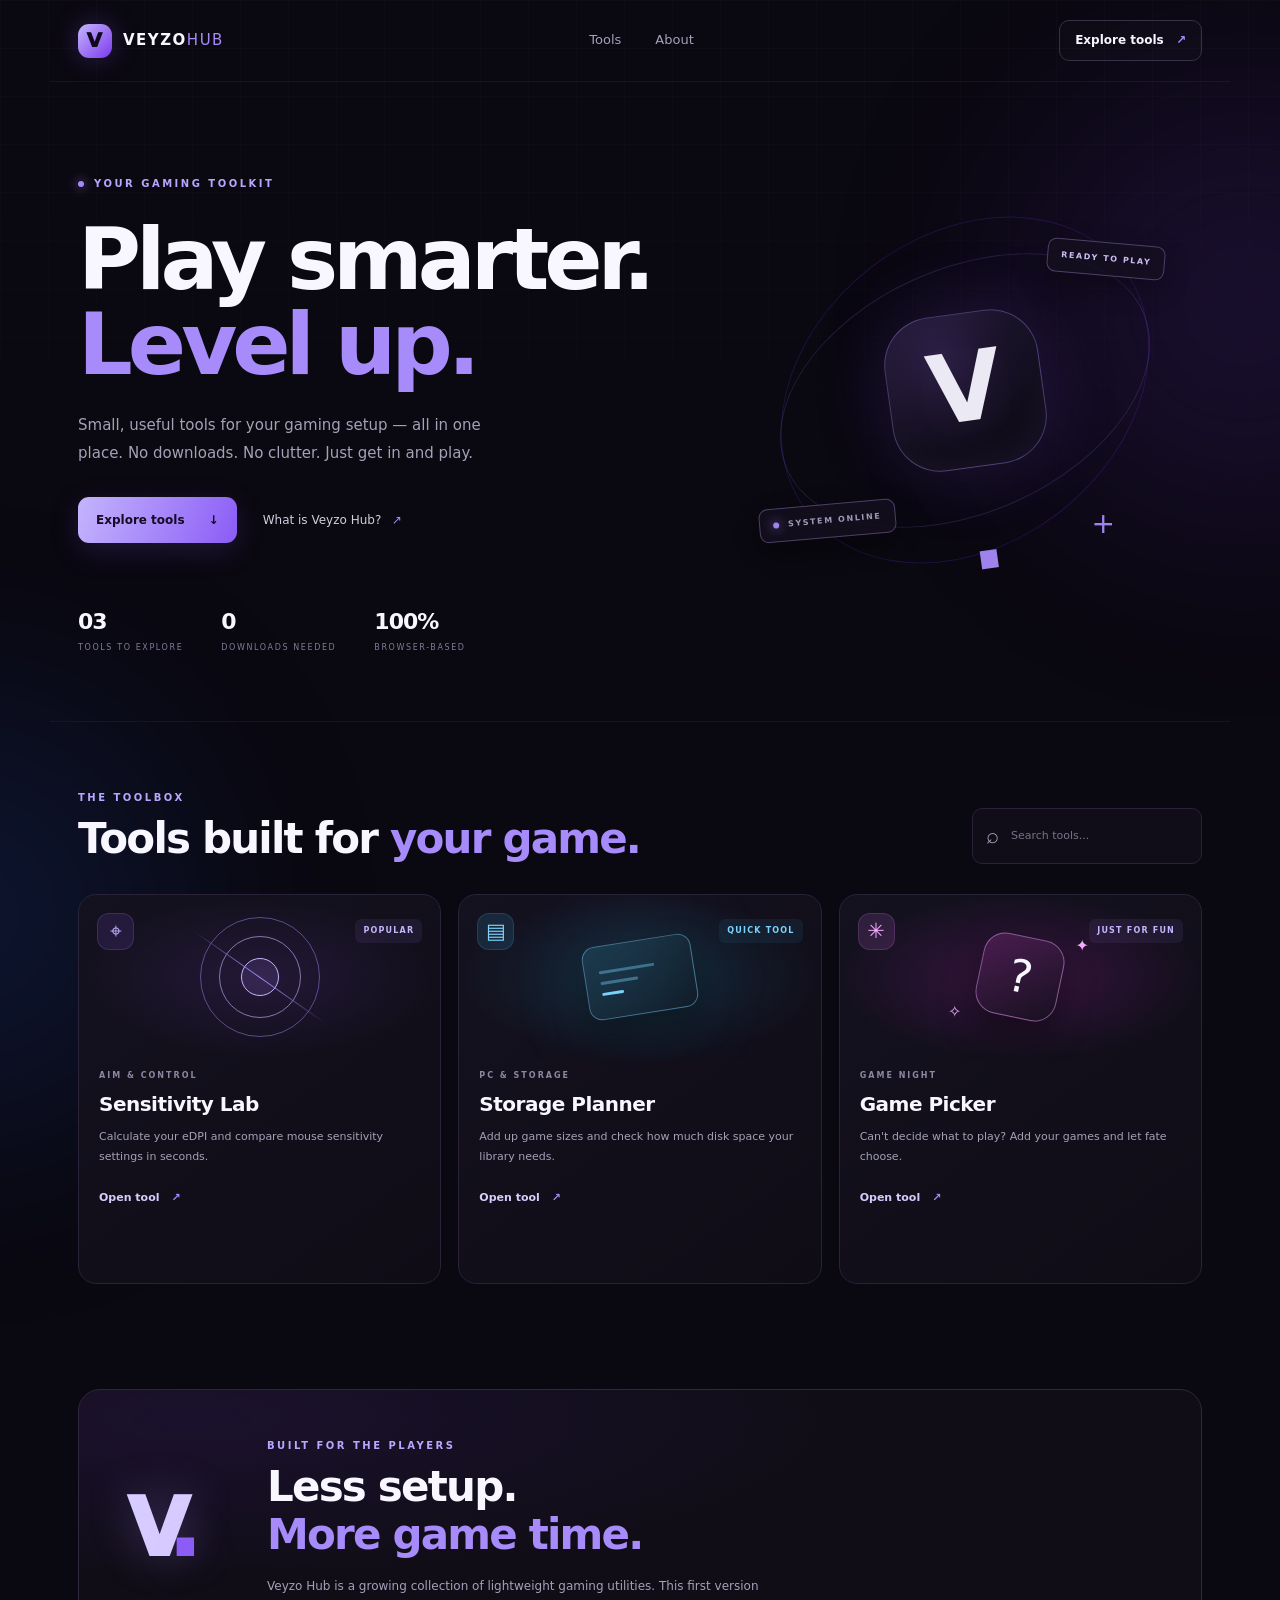
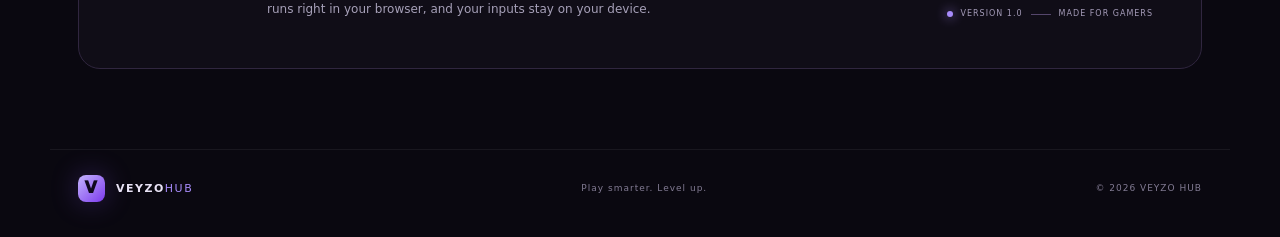
==== index.html @ 1c6c6e7c "Add files via upload" ====
<!doctype html>
<html lang="en">
<head>
  <meta charset="utf-8">
  <meta name="viewport" content="width=device-width, initial-scale=1">
  <meta name="theme-color" content="#0a0810">
  <meta name="description" content="Veyzo Hub — clean, fast tools built for gamers.">
  <title>Veyzo Hub — Tools for Gamers</title>
  <link rel="stylesheet" href="style.css">
</head>
<body>
  <div class="ambient ambient-one"></div><div class="ambient ambient-two"></div>
  <header class="topbar">
    <a class="brand" href="#" aria-label="Veyzo Hub home"><span class="brand-mark">V</span><span>VEYZO<span class="brand-light">HUB</span></span></a>
    <nav><a href="#tools">Tools</a><a href="#about">About</a></nav>
    <a class="top-cta" href="#tools">Explore tools <span>↗</span></a>
  </header>

  <main>
    <section class="hero">
      <div class="eyebrow"><span class="pulse"></span> YOUR GAMING TOOLKIT</div>
      <h1>Play smarter.<br><span>Level up.</span></h1>
      <p class="hero-copy">Small, useful tools for your gaming setup — all in one place. No downloads. No clutter. Just get in and play.</p>
      <div class="hero-actions"><a class="button button-primary" href="#tools">Explore tools <span>↓</span></a><a class="text-link" href="#about">What is Veyzo Hub? <span>↗</span></a></div>
      <div class="hero-stats"><div><strong>03</strong><span>TOOLS TO EXPLORE</span></div><div><strong>0</strong><span>DOWNLOADS NEEDED</span></div><div><strong>100%</strong><span>BROWSER-BASED</span></div></div>
      <div class="hero-art" aria-hidden="true"><div class="orbit orbit-a"></div><div class="orbit orbit-b"></div><div class="orb-core">V<span>.</span></div><div class="floating-chip chip-top">READY TO PLAY</div><div class="floating-chip chip-bottom"><span class="tiny-dot"></span> SYSTEM ONLINE</div><div class="crosshair">+</div></div>
    </section>

    <section id="tools" class="tools-section">
      <div class="section-heading"><div><div class="eyebrow">THE TOOLBOX</div><h2>Tools built for <span>your game.</span></h2></div><label class="search-wrap"><span>⌕</span><input id="toolSearch" type="search" placeholder="Search tools..." aria-label="Search tools"></label></div>
      <div class="tool-grid" id="toolGrid">
        <article class="tool-card featured" data-search="sensitivity mouse dpi edpi calculator valorant cs2">
          <div class="card-top"><span class="tool-icon icon-purple">⌖</span><span class="tag">POPULAR</span></div>
          <div class="card-art art-target" aria-hidden="true"><span></span><i></i><b></b></div>
          <div class="card-content"><div class="tool-type">AIM & CONTROL</div><h3>Sensitivity Lab</h3><p>Calculate your eDPI and compare mouse sensitivity settings in seconds.</p><button class="card-link open-tool" data-tool="sensitivity">Open tool <span>↗</span></button></div>
        </article>
        <article class="tool-card" data-search="storage game disk size drive space calculator">
          <div class="card-top"><span class="tool-icon icon-blue">▤</span><span class="tag tag-new">QUICK TOOL</span></div>
          <div class="card-art art-storage" aria-hidden="true"><div class="drive"><span></span><span></span><span></span></div><div class="drive-glow"></div></div>
          <div class="card-content"><div class="tool-type">PC & STORAGE</div><h3>Storage Planner</h3><p>Add up game sizes and check how much disk space your library needs.</p><button class="card-link open-tool" data-tool="storage">Open tool <span>↗</span></button></div>
        </article>
        <article class="tool-card" data-search="random game picker choose decide bored wheel">
          <div class="card-top"><span class="tool-icon icon-pink">✳</span><span class="tag">JUST FOR FUN</span></div>
          <div class="card-art art-random" aria-hidden="true"><div class="dice">?</div><span class="spark spark-one">✦</span><span class="spark spark-two">✧</span></div>
          <div class="card-content"><div class="tool-type">GAME NIGHT</div><h3>Game Picker</h3><p>Can't decide what to play? Add your games and let fate choose.</p><button class="card-link open-tool" data-tool="picker">Open tool <span>↗</span></button></div>
        </article>
      </div>
      <p id="noResults" class="no-results" hidden>No tools match that search. Try another keyword.</p>
    </section>

    <section id="about" class="about-section"><div class="about-symbol">V<span>.</span></div><div><div class="eyebrow">BUILT FOR THE PLAYERS</div><h2>Less setup.<br><span>More game time.</span></h2><p>Veyzo Hub is a growing collection of lightweight gaming utilities. This first version runs right in your browser, and your inputs stay on your device.</p></div><div class="about-note"><span class="tiny-dot"></span> VERSION 1.0 <span class="note-line"></span> MADE FOR GAMERS</div></section>
  </main>

  <footer><a class="brand footer-brand" href="#"><span class="brand-mark">V</span><span>VEYZO<span class="brand-light">HUB</span></span></a><span>Play smarter. Level up.</span><span>© <span id="year"></span> VEYZO HUB</span></footer>

  <div class="modal-backdrop" id="modalBackdrop" hidden>
    <section class="tool-modal" role="dialog" aria-modal="true" aria-labelledby="modalTitle">
      <button class="modal-close" id="modalClose" aria-label="Close tool">×</button>
      <div class="eyebrow">VEYZO HUB TOOL</div><h2 id="modalTitle">Tool</h2><p id="modalIntro" class="modal-intro"></p>
      <div id="modalBody"></div>
    </section>
  </div>
  <script src="script.js"></script>
</body>
</html>
---- style.css ----
:root{--bg:#0a0810;--panel:#12101b;--panel2:#171322;--line:#292238;--text:#f8f6ff;--muted:#a6a0b8;--purple:#a78bfa;--purple2:#7c3aed;--blue:#7dd3fc;--pink:#f0abfc;--radius:22px}*{box-sizing:border-box}html{scroll-behavior:smooth;scroll-padding-top:90px}body{margin:0;background:var(--bg);color:var(--text);font-family:Inter,ui-sans-serif,system-ui,-apple-system,"Segoe UI",sans-serif;line-height:1.55;overflow-x:hidden}body:before{content:"";position:fixed;inset:0;z-index:-2;pointer-events:none;background-image:linear-gradient(#ffffff05 1px,transparent 1px),linear-gradient(90deg,#ffffff05 1px,transparent 1px);background-size:48px 48px;mask-image:linear-gradient(to bottom,black,transparent 80%)}.ambient{position:fixed;z-index:-1;width:430px;height:430px;border-radius:50%;filter:blur(120px);opacity:.15;pointer-events:none;animation:float 14s ease-in-out infinite alternate}.ambient-one{background:#7c3aed;top:90px;right:-180px}.ambient-two{background:#2563eb;left:-250px;top:700px;animation-delay:-6s}@keyframes float{to{transform:translate(-45px,65px) scale(1.18)}}a{color:inherit;text-decoration:none}.topbar{height:82px;max-width:1180px;margin:auto;padding:0 28px;display:flex;align-items:center;justify-content:space-between;border-bottom:1px solid #ffffff0d}.brand{display:flex;align-items:center;gap:11px;font-weight:850;letter-spacing:1.5px;font-size:15px}.brand-mark{display:grid;place-items:center;width:34px;height:34px;border-radius:11px;background:linear-gradient(135deg,#c4b5fd,#7c3aed);color:#10091e;font-size:20px;font-weight:950;box-shadow:0 0 28px #8b5cf64a}.brand-light{color:#a78bfa;font-weight:500}.topbar nav{display:flex;gap:34px;color:var(--muted);font-size:13px}.topbar nav a:hover,.text-link:hover{color:white}.top-cta{font-size:12px;font-weight:700;padding:10px 15px;border:1px solid #393047;border-radius:10px;background:#ffffff04}.top-cta span{color:var(--purple);margin-left:8px}.hero{position:relative;max-width:1180px;min-height:600px;margin:auto;padding:94px 28px 66px;overflow:hidden}.eyebrow{font-size:10px;letter-spacing:2.5px;font-weight:800;color:#b9a6ff;display:flex;align-items:center;gap:10px}.pulse,.tiny-dot{width:6px;height:6px;background:#a78bfa;border-radius:50%;box-shadow:0 0 12px #a78bfa;display:inline-block}.hero h1{font-size:clamp(54px,7vw,86px);line-height:.99;letter-spacing:-5px;margin:25px 0 24px;font-weight:850;position:relative;z-index:2}.hero h1 span,.section-heading h2 span,.about-section h2 span{color:var(--purple)}.hero-copy{color:var(--muted);font-size:15px;max-width:440px;line-height:1.9}.hero-actions{display:flex;align-items:center;gap:26px;margin-top:29px}.button{display:inline-flex;align-items:center;gap:24px;padding:14px 18px;border-radius:11px;font-size:12px;font-weight:800;transition:transform .25s,box-shadow .25s}.button:hover{transform:translateY(-3px)}.button-primary{background:linear-gradient(110deg,#c4b5fd,#8b5cf6);color:#150b26;box-shadow:0 8px 30px #8b5cf62c}.text-link{font-size:12px;color:#d3cde0}.text-link span{color:var(--purple);margin-left:7px}.hero-stats{display:flex;gap:38px;margin-top:62px}.hero-stats div{display:flex;flex-direction:column;gap:3px}.hero-stats strong{font-size:22px;letter-spacing:-1px}.hero-stats span{font-size:8px;letter-spacing:1.6px;color:#827b96}.hero-art{position:absolute;width:440px;height:440px;right:45px;top:88px;display:grid;place-items:center;opacity:.95}.orbit{position:absolute;border:1px solid #a78bfa2c;border-radius:50%;transform:rotate(-24deg)}.orbit-a{width:390px;height:245px}.orbit-b{width:310px;height:400px;transform:rotate(52deg);border-color:#7c3aed38}.orb-core{width:155px;height:155px;border-radius:48px;display:grid;place-items:center;font-size:96px;font-weight:900;letter-spacing:-12px;padding-right:12px;background:radial-gradient(circle at 35% 25%,#30224a,#110d1a 65%);border:1px solid #a78bfa65;box-shadow:0 0 90px #8b5cf633,inset 0 0 40px #a78bfa14;transform:rotate(-8deg);animation:bob 5s ease-in-out infinite}.orb-core span{color:var(--purple)}@keyframes bob{50%{transform:translateY(-10px) rotate(-5deg)}}.floating-chip{position:absolute;border:1px solid #51436b;background:#141020dd;border-radius:9px;padding:10px 13px;font-size:8px;font-weight:800;letter-spacing:1.6px;box-shadow:0 10px 30px #0005}.chip-top{top:72px;right:20px;color:#d7c8ff;transform:rotate(5deg)}.chip-bottom{bottom:72px;left:14px;color:#aaa1c2;display:flex;align-items:center;gap:9px;transform:rotate(-5deg)}.crosshair{position:absolute;right:70px;bottom:65px;color:#a78bfa;font-size:28px;font-weight:200}.tools-section{max-width:1180px;margin:auto;padding:68px 28px 105px;border-top:1px solid #ffffff0c}.section-heading{display:flex;justify-content:space-between;align-items:end;gap:25px;margin-bottom:30px}.section-heading h2,.about-section h2{font-size:clamp(29px,4vw,42px);letter-spacing:-1.8px;line-height:1.15;margin:10px 0 0}.search-wrap{display:flex;align-items:center;gap:10px;width:230px;padding:10px 13px;border:1px solid var(--line);border-radius:10px;background:#100d18;color:var(--muted)}.search-wrap>span{font-size:22px}.search-wrap input{min-width:0;width:100%;border:0;outline:0;background:transparent;color:white;font:inherit;font-size:11px}.search-wrap input::placeholder{color:#79728a}.tool-grid{display:grid;grid-template-columns:repeat(3,minmax(0,1fr));gap:17px}.tool-card{position:relative;min-height:390px;overflow:hidden;background:linear-gradient(145deg,#151220,#0f0c16);border:1px solid #292238;border-radius:18px;transition:transform .28s,border-color .28s,box-shadow .28s;animation:enter .7s both}.tool-card:nth-child(2){animation-delay:.1s}.tool-card:nth-child(3){animation-delay:.2s}@keyframes enter{from{opacity:0;transform:translateY(18px)}to{opacity:1;transform:translateY(0)}}.tool-card:hover{transform:translateY(-6px);border-color:#6d529a;box-shadow:0 20px 50px #0004}.card-top{position:absolute;top:18px;left:18px;right:18px;display:flex;align-items:center;justify-content:space-between;z-index:2}.tool-icon{display:grid;place-items:center;width:37px;height:37px;border-radius:12px;font-size:21px}.icon-purple{background:#8b5cf621;color:#c4b5fd;border:1px solid #a78bfa2c}.icon-blue{background:#38bdf821;color:var(--blue);border:1px solid #38bdf82c}.icon-pink{background:#e879f921;color:var(--pink);border:1px solid #e879f92c}.tag{font-size:8px;font-weight:800;letter-spacing:1.2px;padding:6px 8px;border-radius:6px;background:#a78bfa15;color:#c4b5fd}.tag-new{background:#38bdf812;color:#7dd3fc}.card-art{height:165px;position:relative;display:grid;place-items:center;overflow:hidden;background:radial-gradient(ellipse at center,#39235b6b,transparent 68%)}.tool-card:nth-child(2) .card-art{background:radial-gradient(ellipse at center,#164e6366,transparent 70%)}.tool-card:nth-child(3) .card-art{background:radial-gradient(ellipse at center,#701a7566,transparent 70%)}.art-target span,.art-target i,.art-target b{position:absolute;border:1px solid #a78bfa78;border-radius:50%;width:120px;height:120px}.art-target i{width:82px;height:82px;border-color:#c4b5fd9c}.art-target b{width:38px;height:38px;background:#a78bfa20;border-color:#c4b5fd}.art-target:after{content:"";position:absolute;width:160px;height:1px;background:linear-gradient(90deg,transparent,#a78bfa,transparent);transform:rotate(35deg)}.drive{width:110px;height:74px;border-radius:13px;border:1px solid #7dd3fc70;background:linear-gradient(145deg,#1c3648,#10151f);transform:rotate(-9deg);box-shadow:0 18px 35px #0006;display:flex;flex-direction:column;justify-content:center;gap:8px;padding:14px}.drive span{height:3px;border-radius:5px;background:#7dd3fc65}.drive span:first-child{width:70%}.drive span:nth-child(2){width:48%}.drive span:last-child{width:28%;background:#7dd3fc}.drive-glow{position:absolute;width:100px;height:100px;border-radius:50%;background:#38bdf8;filter:blur(50px);opacity:.16}.dice{width:82px;height:82px;display:grid;place-items:center;font-size:45px;font-weight:300;border:1px solid #f0abfc75;border-radius:22px;background:linear-gradient(145deg,#4a1d50,#171020);transform:rotate(12deg);box-shadow:0 15px 35px #0006}.spark{position:absolute;color:#f0abfc}.spark-one{top:39px;right:31%}.spark-two{bottom:35px;left:30%}.card-content{padding:10px 20px 21px}.tool-type{font-size:8px;letter-spacing:2px;color:#8e86a2;font-weight:800}.card-content h3{font-size:20px;letter-spacing:-.5px;margin:7px 0}.card-content p{font-size:11px;color:var(--muted);line-height:1.8;min-height:40px;margin:0 0 17px}.card-link{display:inline-flex;gap:12px;align-items:center;padding:0;border:0;background:none;color:#d8ccff;font:inherit;font-size:11px;font-weight:800;cursor:pointer}.card-link span{color:var(--purple);transition:transform .2s}.card-link:hover span{transform:translate(3px,-3px)}.no-results{color:var(--muted);padding:30px 0}.about-section{max-width:1124px;margin:0 auto 80px;padding:48px;border:1px solid #30263f;border-radius:22px;background:radial-gradient(ellipse at 10% 10%,#7c3aed1a,transparent 45%),#100d17;display:grid;grid-template-columns:110px 1fr auto;align-items:center;gap:30px}.about-symbol{font-size:80px;font-weight:950;letter-spacing:-10px;color:#d7ccff;text-shadow:0 0 45px #a78bfa4f}.about-symbol span{color:#8b5cf6}.about-section p{max-width:510px;color:var(--muted);font-size:12px;line-height:1.9;margin:15px 0 0}.about-note{align-self:end;white-space:nowrap;font-size:8px;letter-spacing:1px;color:#a49bb8;display:flex;align-items:center;gap:8px}.note-line{width:20px;height:1px;background:#55466c}footer{max-width:1180px;margin:auto;padding:25px 28px 35px;border-top:1px solid #ffffff10;display:flex;align-items:center;justify-content:space-between;color:#827b93;font-size:9px;letter-spacing:1px}.footer-brand{font-size:11px;color:#e8e2f5}.footer-brand .brand-mark{width:27px;height:27px;font-size:16px;border-radius:8px}.modal-backdrop{position:fixed;inset:0;z-index:10;background:#07050bd9;backdrop-filter:blur(12px);display:grid;place-items:center;padding:20px;animation:fade .2s}.modal-backdrop[hidden]{display:none}@keyframes fade{from{opacity:0}to{opacity:1}}.tool-modal{position:relative;width:min(100%,520px);max-height:90vh;overflow:auto;padding:32px;border-radius:22px;border:1px solid #55436f;background:linear-gradient(145deg,#191426,#0d0a13);box-shadow:0 30px 100px #0009;animation:modalIn .25s ease-out}@keyframes modalIn{from{opacity:0;transform:translateY(12px) scale(.98)}to{opacity:1;transform:none}}.modal-close{position:absolute;right:18px;top:15px;background:none;border:0;color:#c9c0d9;font-size:28px;cursor:pointer}.tool-modal h2{font-size:30px;letter-spacing:-1px;margin:9px 0}.modal-intro{font-size:12px;color:var(--muted);margin:0 0 22px}.field-grid{display:grid;grid-template-columns:1fr 1fr;gap:14px}.field{display:flex;flex-direction:column;gap:7px;font-size:11px;color:#c9c2d7}.field input,.field select,.game-list-input{width:100%;padding:12px;border:1px solid #393047;border-radius:10px;background:#0b0911;color:white;font:inherit;outline:none}.field input:focus,.field select:focus{border-color:#a78bfa}.result-box{margin-top:17px;padding:18px;border:1px solid #594379;border-radius:13px;background:#a78bfa0d}.result-label{font-size:9px;letter-spacing:1.6px;color:#b9a6ff}.result-value{font-size:30px;font-weight:850;letter-spacing:-1px;margin-top:3px}.result-hint{font-size:11px;color:var(--muted);margin-top:5px}.modal-button{margin-top:15px;width:100%;border:0;border-radius:10px;padding:12px;background:#a78bfa;color:#160c24;font:inherit;font-size:12px;font-weight:850;cursor:pointer}.modal-button:hover{background:#c4b5fd}.game-entry{display:flex;gap:8px;margin-top:10px}.game-entry input{flex:1;min-width:0;padding:11px;border-radius:10px;border:1px solid #393047;background:#0b0911;color:white;font:inherit}.game-entry button{border:0;border-radius:10px;padding:0 15px;background:#a78bfa;color:#170d25;font-weight:800;cursor:pointer}.game-list{display:flex;flex-wrap:wrap;gap:7px;margin-top:13px}.game-pill{display:flex;align-items:center;gap:8px;padding:7px 10px;border:1px solid #393047;border-radius:9px;background:#ffffff06;color:#e5def1;font-size:11px}.game-pill button{border:0;background:none;color:#b9a6ff;cursor:pointer}.picker-result{font-size:24px;font-weight:800;word-break:break-word}@media(max-width:850px){.hero-art{right:-120px;opacity:.42}.hero h1,.hero-copy,.hero-actions,.hero-stats,.hero .eyebrow{position:relative;z-index:1}.tool-grid{grid-template-columns:repeat(2,minmax(0,1fr))}.tool-card:last-child{grid-column:span 2}.about-section{margin-left:20px;margin-right:20px;grid-template-columns:70px 1fr}.about-symbol{font-size:60px}.about-note{grid-column:2}}@media(max-width:560px){.topbar{height:70px;padding:0 18px}.topbar nav{display:none}.top-cta{font-size:10px;padding:9px}.hero{padding:72px 20px 50px;min-height:590px}.hero h1{font-size:59px;letter-spacing:-3.5px}.hero-copy{max-width:350px;font-size:13px}.hero-art{top:165px;right:-225px;transform:scale(.8);opacity:.22}.hero-actions{gap:17px;flex-wrap:wrap}.hero-stats{gap:20px;margin-top:48px}.hero-stats strong{font-size:18px}.hero-stats span{font-size:7px;letter-spacing:1px}.tools-section{padding:50px 18px 65px}.section-heading{align-items:flex-start;flex-direction:column}.search-wrap{width:100%}.tool-grid{grid-template-columns:1fr}.tool-card,.tool-card:last-child{grid-column:auto;min-height:365px}.card-art{height:150px}.about-section{padding:28px 23px;grid-template-columns:1fr;gap:15px}.about-symbol{font-size:52px}.about-note{grid-column:auto;white-space:normal;flex-wrap:wrap}.about-section h2{font-size:33px}footer{padding:22px 18px;gap:12px;flex-wrap:wrap}footer>span:nth-child(2){display:none}.tool-modal{padding:27px 20px}.field-grid{grid-template-columns:1fr 1fr}.result-value{font-size:27px}}@media(prefers-reduced-motion:reduce){*,*:before,*:after{scroll-behavior:auto!important;animation-duration:.01ms!important;animation-iteration-count:1!important;transition-duration:.01ms!important}}
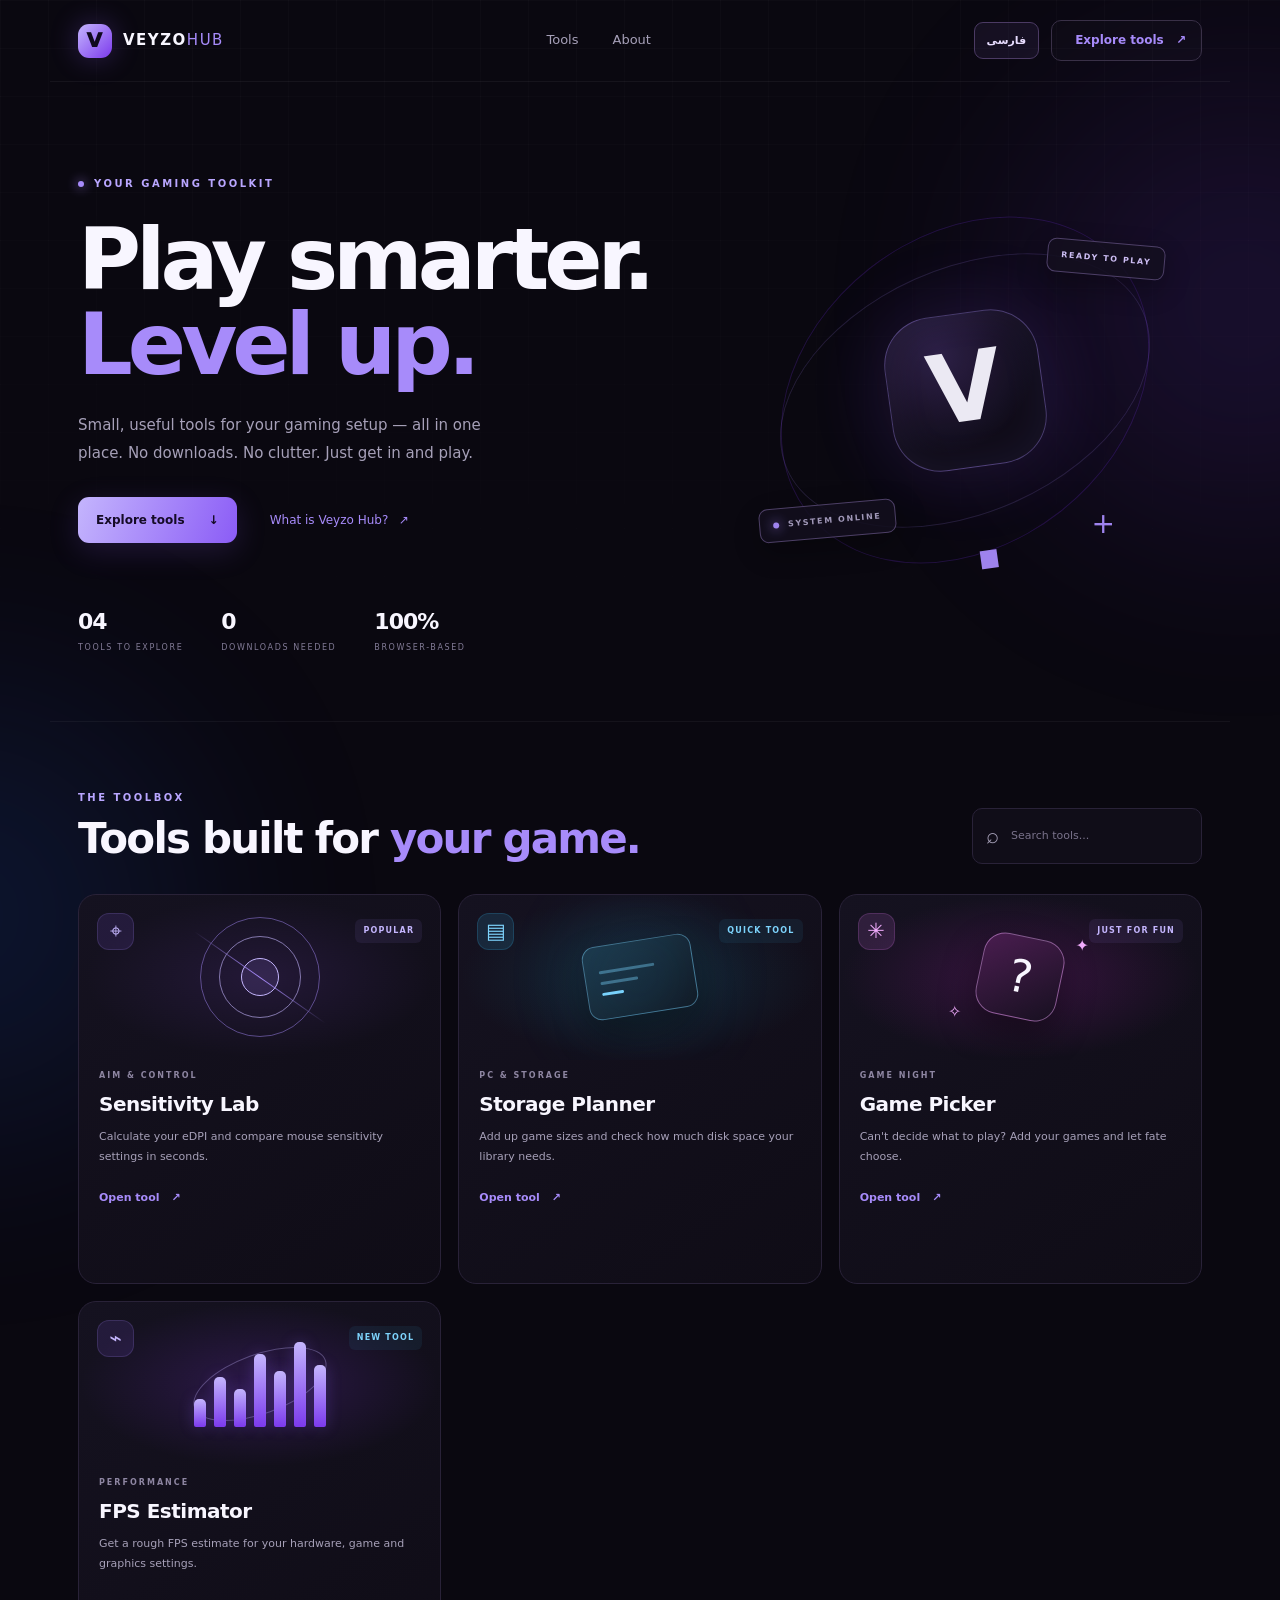
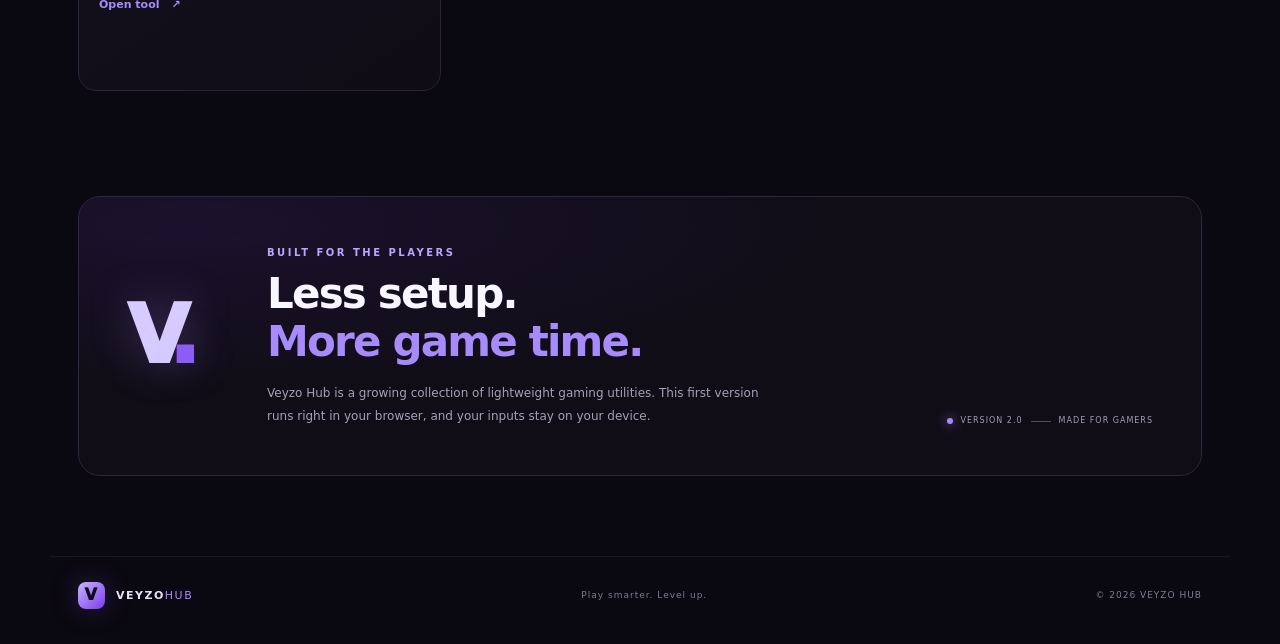
==== commit 78c81c80: "Add files via upload" ====
--- a/index.html
+++ b/index.html
@@ -1,5 +1,5 @@
 <!doctype html>
-<html lang="en">
+<html lang="en" dir="ltr">
 <head>
   <meta charset="utf-8">
   <meta name="viewport" content="width=device-width, initial-scale=1">
@@ -12,51 +12,56 @@
   <div class="ambient ambient-one"></div><div class="ambient ambient-two"></div>
   <header class="topbar">
     <a class="brand" href="#" aria-label="Veyzo Hub home"><span class="brand-mark">V</span><span>VEYZO<span class="brand-light">HUB</span></span></a>
-    <nav><a href="#tools">Tools</a><a href="#about">About</a></nav>
-    <a class="top-cta" href="#tools">Explore tools <span>↗</span></a>
+    <nav><a href="#tools" data-i18n="navTools">Tools</a><a href="#about" data-i18n="navAbout">About</a></nav>
+    <div class="top-actions"><button id="languageToggle" class="language-toggle" type="button" aria-label="Switch language">فارسی</button><a class="top-cta" href="#tools"><span data-i18n="explore">Explore tools</span> <span>↗</span></a></div>
   </header>
 
   <main>
     <section class="hero">
-      <div class="eyebrow"><span class="pulse"></span> YOUR GAMING TOOLKIT</div>
-      <h1>Play smarter.<br><span>Level up.</span></h1>
-      <p class="hero-copy">Small, useful tools for your gaming setup — all in one place. No downloads. No clutter. Just get in and play.</p>
-      <div class="hero-actions"><a class="button button-primary" href="#tools">Explore tools <span>↓</span></a><a class="text-link" href="#about">What is Veyzo Hub? <span>↗</span></a></div>
-      <div class="hero-stats"><div><strong>03</strong><span>TOOLS TO EXPLORE</span></div><div><strong>0</strong><span>DOWNLOADS NEEDED</span></div><div><strong>100%</strong><span>BROWSER-BASED</span></div></div>
+      <div class="eyebrow"><span class="pulse"></span><span data-i18n="heroEyebrow">YOUR GAMING TOOLKIT</span></div>
+      <h1 data-i18n-html="heroTitle">Play smarter.<br><span>Level up.</span></h1>
+      <p class="hero-copy" data-i18n="heroCopy">Small, useful tools for your gaming setup — all in one place. No downloads. No clutter. Just get in and play.</p>
+      <div class="hero-actions"><a class="button button-primary" href="#tools"><span data-i18n="explore">Explore tools</span><span>↓</span></a><a class="text-link" href="#about"><span data-i18n="aboutLink">What is Veyzo Hub?</span> <span>↗</span></a></div>
+      <div class="hero-stats"><div><strong>04</strong><span data-i18n="statTools">TOOLS TO EXPLORE</span></div><div><strong>0</strong><span data-i18n="statDownloads">DOWNLOADS NEEDED</span></div><div><strong>100%</strong><span data-i18n="statBrowser">BROWSER-BASED</span></div></div>
       <div class="hero-art" aria-hidden="true"><div class="orbit orbit-a"></div><div class="orbit orbit-b"></div><div class="orb-core">V<span>.</span></div><div class="floating-chip chip-top">READY TO PLAY</div><div class="floating-chip chip-bottom"><span class="tiny-dot"></span> SYSTEM ONLINE</div><div class="crosshair">+</div></div>
     </section>
 
     <section id="tools" class="tools-section">
-      <div class="section-heading"><div><div class="eyebrow">THE TOOLBOX</div><h2>Tools built for <span>your game.</span></h2></div><label class="search-wrap"><span>⌕</span><input id="toolSearch" type="search" placeholder="Search tools..." aria-label="Search tools"></label></div>
+      <div class="section-heading"><div><div class="eyebrow" data-i18n="toolbox">THE TOOLBOX</div><h2 data-i18n-html="sectionTitle">Tools built for <span>your game.</span></h2></div><label class="search-wrap"><span>⌕</span><input id="toolSearch" type="search" data-i18n-placeholder="searchTools" placeholder="Search tools..." aria-label="Search tools"></label></div>
       <div class="tool-grid" id="toolGrid">
         <article class="tool-card featured" data-search="sensitivity mouse dpi edpi calculator valorant cs2">
-          <div class="card-top"><span class="tool-icon icon-purple">⌖</span><span class="tag">POPULAR</span></div>
+          <div class="card-top"><span class="tool-icon icon-purple">⌖</span><span class="tag" data-i18n="popular">POPULAR</span></div>
           <div class="card-art art-target" aria-hidden="true"><span></span><i></i><b></b></div>
-          <div class="card-content"><div class="tool-type">AIM & CONTROL</div><h3>Sensitivity Lab</h3><p>Calculate your eDPI and compare mouse sensitivity settings in seconds.</p><button class="card-link open-tool" data-tool="sensitivity">Open tool <span>↗</span></button></div>
+          <div class="card-content"><div class="tool-type" data-i18n="aimControl">AIM & CONTROL</div><h3 data-i18n="sensitivityTitle">Sensitivity Lab</h3><p data-i18n="sensitivityDesc">Calculate your eDPI and compare mouse sensitivity settings in seconds.</p><button class="card-link open-tool" data-tool="sensitivity"><span data-i18n="openTool">Open tool</span> <span>↗</span></button></div>
         </article>
         <article class="tool-card" data-search="storage game disk size drive space calculator">
-          <div class="card-top"><span class="tool-icon icon-blue">▤</span><span class="tag tag-new">QUICK TOOL</span></div>
+          <div class="card-top"><span class="tool-icon icon-blue">▤</span><span class="tag tag-new" data-i18n="quickTool">QUICK TOOL</span></div>
           <div class="card-art art-storage" aria-hidden="true"><div class="drive"><span></span><span></span><span></span></div><div class="drive-glow"></div></div>
-          <div class="card-content"><div class="tool-type">PC & STORAGE</div><h3>Storage Planner</h3><p>Add up game sizes and check how much disk space your library needs.</p><button class="card-link open-tool" data-tool="storage">Open tool <span>↗</span></button></div>
+          <div class="card-content"><div class="tool-type" data-i18n="pcStorage">PC & STORAGE</div><h3 data-i18n="storageTitle">Storage Planner</h3><p data-i18n="storageDesc">Add up game sizes and check how much disk space your library needs.</p><button class="card-link open-tool" data-tool="storage"><span data-i18n="openTool">Open tool</span> <span>↗</span></button></div>
         </article>
         <article class="tool-card" data-search="random game picker choose decide bored wheel">
-          <div class="card-top"><span class="tool-icon icon-pink">✳</span><span class="tag">JUST FOR FUN</span></div>
+          <div class="card-top"><span class="tool-icon icon-pink">✳</span><span class="tag" data-i18n="justForFun">JUST FOR FUN</span></div>
           <div class="card-art art-random" aria-hidden="true"><div class="dice">?</div><span class="spark spark-one">✦</span><span class="spark spark-two">✧</span></div>
-          <div class="card-content"><div class="tool-type">GAME NIGHT</div><h3>Game Picker</h3><p>Can't decide what to play? Add your games and let fate choose.</p><button class="card-link open-tool" data-tool="picker">Open tool <span>↗</span></button></div>
+          <div class="card-content"><div class="tool-type" data-i18n="gameNight">GAME NIGHT</div><h3 data-i18n="pickerTitle">Game Picker</h3><p data-i18n="pickerDesc">Can't decide what to play? Add your games and let fate choose.</p><button class="card-link open-tool" data-tool="picker"><span data-i18n="openTool">Open tool</span> <span>↗</span></button></div>
+        </article>
+        <article class="tool-card fps-card" data-search="fps estimator frames per second performance gpu cpu ram game graphics settings resolution">
+          <div class="card-top"><span class="tool-icon icon-purple">⌁</span><span class="tag tag-new" data-i18n="newTool">NEW TOOL</span></div>
+          <div class="card-art art-fps" aria-hidden="true"><div class="fps-bars"><i></i><i></i><i></i><i></i><i></i><i></i><i></i></div><div class="fps-orbit"></div></div>
+          <div class="card-content"><div class="tool-type" data-i18n="performance">PERFORMANCE</div><h3 data-i18n="fpsTitle">FPS Estimator</h3><p data-i18n="fpsDesc">Get a rough FPS estimate for your hardware, game and graphics settings.</p><button class="card-link open-tool" data-tool="fps"><span data-i18n="openTool">Open tool</span> <span>↗</span></button></div>
         </article>
       </div>
-      <p id="noResults" class="no-results" hidden>No tools match that search. Try another keyword.</p>
+      <p id="noResults" class="no-results" hidden data-i18n="noResults">No tools match that search. Try another keyword.</p>
     </section>
 
-    <section id="about" class="about-section"><div class="about-symbol">V<span>.</span></div><div><div class="eyebrow">BUILT FOR THE PLAYERS</div><h2>Less setup.<br><span>More game time.</span></h2><p>Veyzo Hub is a growing collection of lightweight gaming utilities. This first version runs right in your browser, and your inputs stay on your device.</p></div><div class="about-note"><span class="tiny-dot"></span> VERSION 1.0 <span class="note-line"></span> MADE FOR GAMERS</div></section>
+    <section id="about" class="about-section"><div class="about-symbol">V<span>.</span></div><div><div class="eyebrow" data-i18n="builtFor">BUILT FOR THE PLAYERS</div><h2 data-i18n-html="aboutTitle">Less setup.<br><span>More game time.</span></h2><p data-i18n="aboutCopy">Veyzo Hub is a growing collection of lightweight gaming utilities. This first version runs right in your browser, and your inputs stay on your device.</p></div><div class="about-note"><span class="tiny-dot"></span> <span data-i18n="version">VERSION 2.0</span> <span class="note-line"></span> <span data-i18n="madeFor">MADE FOR GAMERS</span></div></section>
   </main>
 
-  <footer><a class="brand footer-brand" href="#"><span class="brand-mark">V</span><span>VEYZO<span class="brand-light">HUB</span></span></a><span>Play smarter. Level up.</span><span>© <span id="year"></span> VEYZO HUB</span></footer>
+  <footer><a class="brand footer-brand" href="#"><span class="brand-mark">V</span><span>VEYZO<span class="brand-light">HUB</span></span></a><span data-i18n="footerTag">Play smarter. Level up.</span><span>© <span id="year"></span> VEYZO HUB</span></footer>
 
   <div class="modal-backdrop" id="modalBackdrop" hidden>
     <section class="tool-modal" role="dialog" aria-modal="true" aria-labelledby="modalTitle">
       <button class="modal-close" id="modalClose" aria-label="Close tool">×</button>
-      <div class="eyebrow">VEYZO HUB TOOL</div><h2 id="modalTitle">Tool</h2><p id="modalIntro" class="modal-intro"></p>
+      <div class="eyebrow" data-i18n="modalEyebrow">VEYZO HUB TOOL</div><h2 id="modalTitle">Tool</h2><p id="modalIntro" class="modal-intro"></p>
       <div id="modalBody"></div>
     </section>
   </div>
--- a/style.css
+++ b/style.css
@@ -1 +1,4 @@
-:root{--bg:#0a0810;--panel:#12101b;--panel2:#171322;--line:#292238;--text:#f8f6ff;--muted:#a6a0b8;--purple:#a78bfa;--purple2:#7c3aed;--blue:#7dd3fc;--pink:#f0abfc;--radius:22px}*{box-sizing:border-box}html{scroll-behavior:smooth;scroll-padding-top:90px}body{margin:0;background:var(--bg);color:var(--text);font-family:Inter,ui-sans-serif,system-ui,-apple-system,"Segoe UI",sans-serif;line-height:1.55;overflow-x:hidden}body:before{content:"";position:fixed;inset:0;z-index:-2;pointer-events:none;background-image:linear-gradient(#ffffff05 1px,transparent 1px),linear-gradient(90deg,#ffffff05 1px,transparent 1px);background-size:48px 48px;mask-image:linear-gradient(to bottom,black,transparent 80%)}.ambient{position:fixed;z-index:-1;width:430px;height:430px;border-radius:50%;filter:blur(120px);opacity:.15;pointer-events:none;animation:float 14s ease-in-out infinite alternate}.ambient-one{background:#7c3aed;top:90px;right:-180px}.ambient-two{background:#2563eb;left:-250px;top:700px;animation-delay:-6s}@keyframes float{to{transform:translate(-45px,65px) scale(1.18)}}a{color:inherit;text-decoration:none}.topbar{height:82px;max-width:1180px;margin:auto;padding:0 28px;display:flex;align-items:center;justify-content:space-between;border-bottom:1px solid #ffffff0d}.brand{display:flex;align-items:center;gap:11px;font-weight:850;letter-spacing:1.5px;font-size:15px}.brand-mark{display:grid;place-items:center;width:34px;height:34px;border-radius:11px;background:linear-gradient(135deg,#c4b5fd,#7c3aed);color:#10091e;font-size:20px;font-weight:950;box-shadow:0 0 28px #8b5cf64a}.brand-light{color:#a78bfa;font-weight:500}.topbar nav{display:flex;gap:34px;color:var(--muted);font-size:13px}.topbar nav a:hover,.text-link:hover{color:white}.top-cta{font-size:12px;font-weight:700;padding:10px 15px;border:1px solid #393047;border-radius:10px;background:#ffffff04}.top-cta span{color:var(--purple);margin-left:8px}.hero{position:relative;max-width:1180px;min-height:600px;margin:auto;padding:94px 28px 66px;overflow:hidden}.eyebrow{font-size:10px;letter-spacing:2.5px;font-weight:800;color:#b9a6ff;display:flex;align-items:center;gap:10px}.pulse,.tiny-dot{width:6px;height:6px;background:#a78bfa;border-radius:50%;box-shadow:0 0 12px #a78bfa;display:inline-block}.hero h1{font-size:clamp(54px,7vw,86px);line-height:.99;letter-spacing:-5px;margin:25px 0 24px;font-weight:850;position:relative;z-index:2}.hero h1 span,.section-heading h2 span,.about-section h2 span{color:var(--purple)}.hero-copy{color:var(--muted);font-size:15px;max-width:440px;line-height:1.9}.hero-actions{display:flex;align-items:center;gap:26px;margin-top:29px}.button{display:inline-flex;align-items:center;gap:24px;padding:14px 18px;border-radius:11px;font-size:12px;font-weight:800;transition:transform .25s,box-shadow .25s}.button:hover{transform:translateY(-3px)}.button-primary{background:linear-gradient(110deg,#c4b5fd,#8b5cf6);color:#150b26;box-shadow:0 8px 30px #8b5cf62c}.text-link{font-size:12px;color:#d3cde0}.text-link span{color:var(--purple);margin-left:7px}.hero-stats{display:flex;gap:38px;margin-top:62px}.hero-stats div{display:flex;flex-direction:column;gap:3px}.hero-stats strong{font-size:22px;letter-spacing:-1px}.hero-stats span{font-size:8px;letter-spacing:1.6px;color:#827b96}.hero-art{position:absolute;width:440px;height:440px;right:45px;top:88px;display:grid;place-items:center;opacity:.95}.orbit{position:absolute;border:1px solid #a78bfa2c;border-radius:50%;transform:rotate(-24deg)}.orbit-a{width:390px;height:245px}.orbit-b{width:310px;height:400px;transform:rotate(52deg);border-color:#7c3aed38}.orb-core{width:155px;height:155px;border-radius:48px;display:grid;place-items:center;font-size:96px;font-weight:900;letter-spacing:-12px;padding-right:12px;background:radial-gradient(circle at 35% 25%,#30224a,#110d1a 65%);border:1px solid #a78bfa65;box-shadow:0 0 90px #8b5cf633,inset 0 0 40px #a78bfa14;transform:rotate(-8deg);animation:bob 5s ease-in-out infinite}.orb-core span{color:var(--purple)}@keyframes bob{50%{transform:translateY(-10px) rotate(-5deg)}}.floating-chip{position:absolute;border:1px solid #51436b;background:#141020dd;border-radius:9px;padding:10px 13px;font-size:8px;font-weight:800;letter-spacing:1.6px;box-shadow:0 10px 30px #0005}.chip-top{top:72px;right:20px;color:#d7c8ff;transform:rotate(5deg)}.chip-bottom{bottom:72px;left:14px;color:#aaa1c2;display:flex;align-items:center;gap:9px;transform:rotate(-5deg)}.crosshair{position:absolute;right:70px;bottom:65px;color:#a78bfa;font-size:28px;font-weight:200}.tools-section{max-width:1180px;margin:auto;padding:68px 28px 105px;border-top:1px solid #ffffff0c}.section-heading{display:flex;justify-content:space-between;align-items:end;gap:25px;margin-bottom:30px}.section-heading h2,.about-section h2{font-size:clamp(29px,4vw,42px);letter-spacing:-1.8px;line-height:1.15;margin:10px 0 0}.search-wrap{display:flex;align-items:center;gap:10px;width:230px;padding:10px 13px;border:1px solid var(--line);border-radius:10px;background:#100d18;color:var(--muted)}.search-wrap>span{font-size:22px}.search-wrap input{min-width:0;width:100%;border:0;outline:0;background:transparent;color:white;font:inherit;font-size:11px}.search-wrap input::placeholder{color:#79728a}.tool-grid{display:grid;grid-template-columns:repeat(3,minmax(0,1fr));gap:17px}.tool-card{position:relative;min-height:390px;overflow:hidden;background:linear-gradient(145deg,#151220,#0f0c16);border:1px solid #292238;border-radius:18px;transition:transform .28s,border-color .28s,box-shadow .28s;animation:enter .7s both}.tool-card:nth-child(2){animation-delay:.1s}.tool-card:nth-child(3){animation-delay:.2s}@keyframes enter{from{opacity:0;transform:translateY(18px)}to{opacity:1;transform:translateY(0)}}.tool-card:hover{transform:translateY(-6px);border-color:#6d529a;box-shadow:0 20px 50px #0004}.card-top{position:absolute;top:18px;left:18px;right:18px;display:flex;align-items:center;justify-content:space-between;z-index:2}.tool-icon{display:grid;place-items:center;width:37px;height:37px;border-radius:12px;font-size:21px}.icon-purple{background:#8b5cf621;color:#c4b5fd;border:1px solid #a78bfa2c}.icon-blue{background:#38bdf821;color:var(--blue);border:1px solid #38bdf82c}.icon-pink{background:#e879f921;color:var(--pink);border:1px solid #e879f92c}.tag{font-size:8px;font-weight:800;letter-spacing:1.2px;padding:6px 8px;border-radius:6px;background:#a78bfa15;color:#c4b5fd}.tag-new{background:#38bdf812;color:#7dd3fc}.card-art{height:165px;position:relative;display:grid;place-items:center;overflow:hidden;background:radial-gradient(ellipse at center,#39235b6b,transparent 68%)}.tool-card:nth-child(2) .card-art{background:radial-gradient(ellipse at center,#164e6366,transparent 70%)}.tool-card:nth-child(3) .card-art{background:radial-gradient(ellipse at center,#701a7566,transparent 70%)}.art-target span,.art-target i,.art-target b{position:absolute;border:1px solid #a78bfa78;border-radius:50%;width:120px;height:120px}.art-target i{width:82px;height:82px;border-color:#c4b5fd9c}.art-target b{width:38px;height:38px;background:#a78bfa20;border-color:#c4b5fd}.art-target:after{content:"";position:absolute;width:160px;height:1px;background:linear-gradient(90deg,transparent,#a78bfa,transparent);transform:rotate(35deg)}.drive{width:110px;height:74px;border-radius:13px;border:1px solid #7dd3fc70;background:linear-gradient(145deg,#1c3648,#10151f);transform:rotate(-9deg);box-shadow:0 18px 35px #0006;display:flex;flex-direction:column;justify-content:center;gap:8px;padding:14px}.drive span{height:3px;border-radius:5px;background:#7dd3fc65}.drive span:first-child{width:70%}.drive span:nth-child(2){width:48%}.drive span:last-child{width:28%;background:#7dd3fc}.drive-glow{position:absolute;width:100px;height:100px;border-radius:50%;background:#38bdf8;filter:blur(50px);opacity:.16}.dice{width:82px;height:82px;display:grid;place-items:center;font-size:45px;font-weight:300;border:1px solid #f0abfc75;border-radius:22px;background:linear-gradient(145deg,#4a1d50,#171020);transform:rotate(12deg);box-shadow:0 15px 35px #0006}.spark{position:absolute;color:#f0abfc}.spark-one{top:39px;right:31%}.spark-two{bottom:35px;left:30%}.card-content{padding:10px 20px 21px}.tool-type{font-size:8px;letter-spacing:2px;color:#8e86a2;font-weight:800}.card-content h3{font-size:20px;letter-spacing:-.5px;margin:7px 0}.card-content p{font-size:11px;color:var(--muted);line-height:1.8;min-height:40px;margin:0 0 17px}.card-link{display:inline-flex;gap:12px;align-items:center;padding:0;border:0;background:none;color:#d8ccff;font:inherit;font-size:11px;font-weight:800;cursor:pointer}.card-link span{color:var(--purple);transition:transform .2s}.card-link:hover span{transform:translate(3px,-3px)}.no-results{color:var(--muted);padding:30px 0}.about-section{max-width:1124px;margin:0 auto 80px;padding:48px;border:1px solid #30263f;border-radius:22px;background:radial-gradient(ellipse at 10% 10%,#7c3aed1a,transparent 45%),#100d17;display:grid;grid-template-columns:110px 1fr auto;align-items:center;gap:30px}.about-symbol{font-size:80px;font-weight:950;letter-spacing:-10px;color:#d7ccff;text-shadow:0 0 45px #a78bfa4f}.about-symbol span{color:#8b5cf6}.about-section p{max-width:510px;color:var(--muted);font-size:12px;line-height:1.9;margin:15px 0 0}.about-note{align-self:end;white-space:nowrap;font-size:8px;letter-spacing:1px;color:#a49bb8;display:flex;align-items:center;gap:8px}.note-line{width:20px;height:1px;background:#55466c}footer{max-width:1180px;margin:auto;padding:25px 28px 35px;border-top:1px solid #ffffff10;display:flex;align-items:center;justify-content:space-between;color:#827b93;font-size:9px;letter-spacing:1px}.footer-brand{font-size:11px;color:#e8e2f5}.footer-brand .brand-mark{width:27px;height:27px;font-size:16px;border-radius:8px}.modal-backdrop{position:fixed;inset:0;z-index:10;background:#07050bd9;backdrop-filter:blur(12px);display:grid;place-items:center;padding:20px;animation:fade .2s}.modal-backdrop[hidden]{display:none}@keyframes fade{from{opacity:0}to{opacity:1}}.tool-modal{position:relative;width:min(100%,520px);max-height:90vh;overflow:auto;padding:32px;border-radius:22px;border:1px solid #55436f;background:linear-gradient(145deg,#191426,#0d0a13);box-shadow:0 30px 100px #0009;animation:modalIn .25s ease-out}@keyframes modalIn{from{opacity:0;transform:translateY(12px) scale(.98)}to{opacity:1;transform:none}}.modal-close{position:absolute;right:18px;top:15px;background:none;border:0;color:#c9c0d9;font-size:28px;cursor:pointer}.tool-modal h2{font-size:30px;letter-spacing:-1px;margin:9px 0}.modal-intro{font-size:12px;color:var(--muted);margin:0 0 22px}.field-grid{display:grid;grid-template-columns:1fr 1fr;gap:14px}.field{display:flex;flex-direction:column;gap:7px;font-size:11px;color:#c9c2d7}.field input,.field select,.game-list-input{width:100%;padding:12px;border:1px solid #393047;border-radius:10px;background:#0b0911;color:white;font:inherit;outline:none}.field input:focus,.field select:focus{border-color:#a78bfa}.result-box{margin-top:17px;padding:18px;border:1px solid #594379;border-radius:13px;background:#a78bfa0d}.result-label{font-size:9px;letter-spacing:1.6px;color:#b9a6ff}.result-value{font-size:30px;font-weight:850;letter-spacing:-1px;margin-top:3px}.result-hint{font-size:11px;color:var(--muted);margin-top:5px}.modal-button{margin-top:15px;width:100%;border:0;border-radius:10px;padding:12px;background:#a78bfa;color:#160c24;font:inherit;font-size:12px;font-weight:850;cursor:pointer}.modal-button:hover{background:#c4b5fd}.game-entry{display:flex;gap:8px;margin-top:10px}.game-entry input{flex:1;min-width:0;padding:11px;border-radius:10px;border:1px solid #393047;background:#0b0911;color:white;font:inherit}.game-entry button{border:0;border-radius:10px;padding:0 15px;background:#a78bfa;color:#170d25;font-weight:800;cursor:pointer}.game-list{display:flex;flex-wrap:wrap;gap:7px;margin-top:13px}.game-pill{display:flex;align-items:center;gap:8px;padding:7px 10px;border:1px solid #393047;border-radius:9px;background:#ffffff06;color:#e5def1;font-size:11px}.game-pill button{border:0;background:none;color:#b9a6ff;cursor:pointer}.picker-result{font-size:24px;font-weight:800;word-break:break-word}@media(max-width:850px){.hero-art{right:-120px;opacity:.42}.hero h1,.hero-copy,.hero-actions,.hero-stats,.hero .eyebrow{position:relative;z-index:1}.tool-grid{grid-template-columns:repeat(2,minmax(0,1fr))}.tool-card:last-child{grid-column:span 2}.about-section{margin-left:20px;margin-right:20px;grid-template-columns:70px 1fr}.about-symbol{font-size:60px}.about-note{grid-column:2}}@media(max-width:560px){.topbar{height:70px;padding:0 18px}.topbar nav{display:none}.top-cta{font-size:10px;padding:9px}.hero{padding:72px 20px 50px;min-height:590px}.hero h1{font-size:59px;letter-spacing:-3.5px}.hero-copy{max-width:350px;font-size:13px}.hero-art{top:165px;right:-225px;transform:scale(.8);opacity:.22}.hero-actions{gap:17px;flex-wrap:wrap}.hero-stats{gap:20px;margin-top:48px}.hero-stats strong{font-size:18px}.hero-stats span{font-size:7px;letter-spacing:1px}.tools-section{padding:50px 18px 65px}.section-heading{align-items:flex-start;flex-direction:column}.search-wrap{width:100%}.tool-grid{grid-template-columns:1fr}.tool-card,.tool-card:last-child{grid-column:auto;min-height:365px}.card-art{height:150px}.about-section{padding:28px 23px;grid-template-columns:1fr;gap:15px}.about-symbol{font-size:52px}.about-note{grid-column:auto;white-space:normal;flex-wrap:wrap}.about-section h2{font-size:33px}footer{padding:22px 18px;gap:12px;flex-wrap:wrap}footer>span:nth-child(2){display:none}.tool-modal{padding:27px 20px}.field-grid{grid-template-columns:1fr 1fr}.result-value{font-size:27px}}@media(prefers-reduced-motion:reduce){*,*:before,*:after{scroll-behavior:auto!important;animation-duration:.01ms!important;animation-iteration-count:1!important;transition-duration:.01ms!important}}+:root{--bg:#0a0810;--panel:#12101b;--panel2:#171322;--line:#292238;--text:#f8f6ff;--muted:#a6a0b8;--purple:#a78bfa;--purple2:#7c3aed;--blue:#7dd3fc;--pink:#f0abfc;--radius:22px}*{box-sizing:border-box}html{scroll-behavior:smooth;scroll-padding-top:90px}body{margin:0;background:var(--bg);color:var(--text);font-family:Inter,ui-sans-serif,system-ui,-apple-system,"Segoe UI",sans-serif;line-height:1.55;overflow-x:hidden}body:before{content:"";position:fixed;inset:0;z-index:-2;pointer-events:none;background-image:linear-gradient(#ffffff05 1px,transparent 1px),linear-gradient(90deg,#ffffff05 1px,transparent 1px);background-size:48px 48px;mask-image:linear-gradient(to bottom,black,transparent 80%)}.ambient{position:fixed;z-index:-1;width:430px;height:430px;border-radius:50%;filter:blur(120px);opacity:.15;pointer-events:none;animation:float 14s ease-in-out infinite alternate}.ambient-one{background:#7c3aed;top:90px;right:-180px}.ambient-two{background:#2563eb;left:-250px;top:700px;animation-delay:-6s}@keyframes float{to{transform:translate(-45px,65px) scale(1.18)}}a{color:inherit;text-decoration:none}.topbar{height:82px;max-width:1180px;margin:auto;padding:0 28px;display:flex;align-items:center;justify-content:space-between;border-bottom:1px solid #ffffff0d}.brand{display:flex;align-items:center;gap:11px;font-weight:850;letter-spacing:1.5px;font-size:15px}.brand-mark{display:grid;place-items:center;width:34px;height:34px;border-radius:11px;background:linear-gradient(135deg,#c4b5fd,#7c3aed);color:#10091e;font-size:20px;font-weight:950;box-shadow:0 0 28px #8b5cf64a}.brand-light{color:#a78bfa;font-weight:500}.topbar nav{display:flex;gap:34px;color:var(--muted);font-size:13px}.topbar nav a:hover,.text-link:hover{color:white}.top-cta{font-size:12px;font-weight:700;padding:10px 15px;border:1px solid #393047;border-radius:10px;background:#ffffff04}.top-cta span{color:var(--purple);margin-left:8px}.hero{position:relative;max-width:1180px;min-height:600px;margin:auto;padding:94px 28px 66px;overflow:hidden}.eyebrow{font-size:10px;letter-spacing:2.5px;font-weight:800;color:#b9a6ff;display:flex;align-items:center;gap:10px}.pulse,.tiny-dot{width:6px;height:6px;background:#a78bfa;border-radius:50%;box-shadow:0 0 12px #a78bfa;display:inline-block}.hero h1{font-size:clamp(54px,7vw,86px);line-height:.99;letter-spacing:-5px;margin:25px 0 24px;font-weight:850;position:relative;z-index:2}.hero h1 span,.section-heading h2 span,.about-section h2 span{color:var(--purple)}.hero-copy{color:var(--muted);font-size:15px;max-width:440px;line-height:1.9}.hero-actions{display:flex;align-items:center;gap:26px;margin-top:29px}.button{display:inline-flex;align-items:center;gap:24px;padding:14px 18px;border-radius:11px;font-size:12px;font-weight:800;transition:transform .25s,box-shadow .25s}.button:hover{transform:translateY(-3px)}.button-primary{background:linear-gradient(110deg,#c4b5fd,#8b5cf6);color:#150b26;box-shadow:0 8px 30px #8b5cf62c}.text-link{font-size:12px;color:#d3cde0}.text-link span{color:var(--purple);margin-left:7px}.hero-stats{display:flex;gap:38px;margin-top:62px}.hero-stats div{display:flex;flex-direction:column;gap:3px}.hero-stats strong{font-size:22px;letter-spacing:-1px}.hero-stats span{font-size:8px;letter-spacing:1.6px;color:#827b96}.hero-art{position:absolute;width:440px;height:440px;right:45px;top:88px;display:grid;place-items:center;opacity:.95}.orbit{position:absolute;border:1px solid #a78bfa2c;border-radius:50%;transform:rotate(-24deg)}.orbit-a{width:390px;height:245px}.orbit-b{width:310px;height:400px;transform:rotate(52deg);border-color:#7c3aed38}.orb-core{width:155px;height:155px;border-radius:48px;display:grid;place-items:center;font-size:96px;font-weight:900;letter-spacing:-12px;padding-right:12px;background:radial-gradient(circle at 35% 25%,#30224a,#110d1a 65%);border:1px solid #a78bfa65;box-shadow:0 0 90px #8b5cf633,inset 0 0 40px #a78bfa14;transform:rotate(-8deg);animation:bob 5s ease-in-out infinite}.orb-core span{color:var(--purple)}@keyframes bob{50%{transform:translateY(-10px) rotate(-5deg)}}.floating-chip{position:absolute;border:1px solid #51436b;background:#141020dd;border-radius:9px;padding:10px 13px;font-size:8px;font-weight:800;letter-spacing:1.6px;box-shadow:0 10px 30px #0005}.chip-top{top:72px;right:20px;color:#d7c8ff;transform:rotate(5deg)}.chip-bottom{bottom:72px;left:14px;color:#aaa1c2;display:flex;align-items:center;gap:9px;transform:rotate(-5deg)}.crosshair{position:absolute;right:70px;bottom:65px;color:#a78bfa;font-size:28px;font-weight:200}.tools-section{max-width:1180px;margin:auto;padding:68px 28px 105px;border-top:1px solid #ffffff0c}.section-heading{display:flex;justify-content:space-between;align-items:end;gap:25px;margin-bottom:30px}.section-heading h2,.about-section h2{font-size:clamp(29px,4vw,42px);letter-spacing:-1.8px;line-height:1.15;margin:10px 0 0}.search-wrap{display:flex;align-items:center;gap:10px;width:230px;padding:10px 13px;border:1px solid var(--line);border-radius:10px;background:#100d18;color:var(--muted)}.search-wrap>span{font-size:22px}.search-wrap input{min-width:0;width:100%;border:0;outline:0;background:transparent;color:white;font:inherit;font-size:11px}.search-wrap input::placeholder{color:#79728a}.tool-grid{display:grid;grid-template-columns:repeat(3,minmax(0,1fr));gap:17px}.tool-card{position:relative;min-height:390px;overflow:hidden;background:linear-gradient(145deg,#151220,#0f0c16);border:1px solid #292238;border-radius:18px;transition:transform .28s,border-color .28s,box-shadow .28s;animation:enter .7s both}.tool-card:nth-child(2){animation-delay:.1s}.tool-card:nth-child(3){animation-delay:.2s}@keyframes enter{from{opacity:0;transform:translateY(18px)}to{opacity:1;transform:translateY(0)}}.tool-card:hover{transform:translateY(-6px);border-color:#6d529a;box-shadow:0 20px 50px #0004}.card-top{position:absolute;top:18px;left:18px;right:18px;display:flex;align-items:center;justify-content:space-between;z-index:2}.tool-icon{display:grid;place-items:center;width:37px;height:37px;border-radius:12px;font-size:21px}.icon-purple{background:#8b5cf621;color:#c4b5fd;border:1px solid #a78bfa2c}.icon-blue{background:#38bdf821;color:var(--blue);border:1px solid #38bdf82c}.icon-pink{background:#e879f921;color:var(--pink);border:1px solid #e879f92c}.tag{font-size:8px;font-weight:800;letter-spacing:1.2px;padding:6px 8px;border-radius:6px;background:#a78bfa15;color:#c4b5fd}.tag-new{background:#38bdf812;color:#7dd3fc}.card-art{height:165px;position:relative;display:grid;place-items:center;overflow:hidden;background:radial-gradient(ellipse at center,#39235b6b,transparent 68%)}.tool-card:nth-child(2) .card-art{background:radial-gradient(ellipse at center,#164e6366,transparent 70%)}.tool-card:nth-child(3) .card-art{background:radial-gradient(ellipse at center,#701a7566,transparent 70%)}.art-target span,.art-target i,.art-target b{position:absolute;border:1px solid #a78bfa78;border-radius:50%;width:120px;height:120px}.art-target i{width:82px;height:82px;border-color:#c4b5fd9c}.art-target b{width:38px;height:38px;background:#a78bfa20;border-color:#c4b5fd}.art-target:after{content:"";position:absolute;width:160px;height:1px;background:linear-gradient(90deg,transparent,#a78bfa,transparent);transform:rotate(35deg)}.drive{width:110px;height:74px;border-radius:13px;border:1px solid #7dd3fc70;background:linear-gradient(145deg,#1c3648,#10151f);transform:rotate(-9deg);box-shadow:0 18px 35px #0006;display:flex;flex-direction:column;justify-content:center;gap:8px;padding:14px}.drive span{height:3px;border-radius:5px;background:#7dd3fc65}.drive span:first-child{width:70%}.drive span:nth-child(2){width:48%}.drive span:last-child{width:28%;background:#7dd3fc}.drive-glow{position:absolute;width:100px;height:100px;border-radius:50%;background:#38bdf8;filter:blur(50px);opacity:.16}.dice{width:82px;height:82px;display:grid;place-items:center;font-size:45px;font-weight:300;border:1px solid #f0abfc75;border-radius:22px;background:linear-gradient(145deg,#4a1d50,#171020);transform:rotate(12deg);box-shadow:0 15px 35px #0006}.spark{position:absolute;color:#f0abfc}.spark-one{top:39px;right:31%}.spark-two{bottom:35px;left:30%}.card-content{padding:10px 20px 21px}.tool-type{font-size:8px;letter-spacing:2px;color:#8e86a2;font-weight:800}.card-content h3{font-size:20px;letter-spacing:-.5px;margin:7px 0}.card-content p{font-size:11px;color:var(--muted);line-height:1.8;min-height:40px;margin:0 0 17px}.card-link{display:inline-flex;gap:12px;align-items:center;padding:0;border:0;background:none;color:#d8ccff;font:inherit;font-size:11px;font-weight:800;cursor:pointer}.card-link span{color:var(--purple);transition:transform .2s}.card-link:hover span{transform:translate(3px,-3px)}.no-results{color:var(--muted);padding:30px 0}.about-section{max-width:1124px;margin:0 auto 80px;padding:48px;border:1px solid #30263f;border-radius:22px;background:radial-gradient(ellipse at 10% 10%,#7c3aed1a,transparent 45%),#100d17;display:grid;grid-template-columns:110px 1fr auto;align-items:center;gap:30px}.about-symbol{font-size:80px;font-weight:950;letter-spacing:-10px;color:#d7ccff;text-shadow:0 0 45px #a78bfa4f}.about-symbol span{color:#8b5cf6}.about-section p{max-width:510px;color:var(--muted);font-size:12px;line-height:1.9;margin:15px 0 0}.about-note{align-self:end;white-space:nowrap;font-size:8px;letter-spacing:1px;color:#a49bb8;display:flex;align-items:center;gap:8px}.note-line{width:20px;height:1px;background:#55466c}footer{max-width:1180px;margin:auto;padding:25px 28px 35px;border-top:1px solid #ffffff10;display:flex;align-items:center;justify-content:space-between;color:#827b93;font-size:9px;letter-spacing:1px}.footer-brand{font-size:11px;color:#e8e2f5}.footer-brand .brand-mark{width:27px;height:27px;font-size:16px;border-radius:8px}.modal-backdrop{position:fixed;inset:0;z-index:10;background:#07050bd9;backdrop-filter:blur(12px);display:grid;place-items:center;padding:20px;animation:fade .2s}.modal-backdrop[hidden]{display:none}@keyframes fade{from{opacity:0}to{opacity:1}}.tool-modal{position:relative;width:min(100%,520px);max-height:90vh;overflow:auto;padding:32px;border-radius:22px;border:1px solid #55436f;background:linear-gradient(145deg,#191426,#0d0a13);box-shadow:0 30px 100px #0009;animation:modalIn .25s ease-out}@keyframes modalIn{from{opacity:0;transform:translateY(12px) scale(.98)}to{opacity:1;transform:none}}.modal-close{position:absolute;right:18px;top:15px;background:none;border:0;color:#c9c0d9;font-size:28px;cursor:pointer}.tool-modal h2{font-size:30px;letter-spacing:-1px;margin:9px 0}.modal-intro{font-size:12px;color:var(--muted);margin:0 0 22px}.field-grid{display:grid;grid-template-columns:1fr 1fr;gap:14px}.field{display:flex;flex-direction:column;gap:7px;font-size:11px;color:#c9c2d7}.field input,.field select,.game-list-input{width:100%;padding:12px;border:1px solid #393047;border-radius:10px;background:#0b0911;color:white;font:inherit;outline:none}.field input:focus,.field select:focus{border-color:#a78bfa}.result-box{margin-top:17px;padding:18px;border:1px solid #594379;border-radius:13px;background:#a78bfa0d}.result-label{font-size:9px;letter-spacing:1.6px;color:#b9a6ff}.result-value{font-size:30px;font-weight:850;letter-spacing:-1px;margin-top:3px}.result-hint{font-size:11px;color:var(--muted);margin-top:5px}.modal-button{margin-top:15px;width:100%;border:0;border-radius:10px;padding:12px;background:#a78bfa;color:#160c24;font:inherit;font-size:12px;font-weight:850;cursor:pointer}.modal-button:hover{background:#c4b5fd}.game-entry{display:flex;gap:8px;margin-top:10px}.game-entry input{flex:1;min-width:0;padding:11px;border-radius:10px;border:1px solid #393047;background:#0b0911;color:white;font:inherit}.game-entry button{border:0;border-radius:10px;padding:0 15px;background:#a78bfa;color:#170d25;font-weight:800;cursor:pointer}.game-list{display:flex;flex-wrap:wrap;gap:7px;margin-top:13px}.game-pill{display:flex;align-items:center;gap:8px;padding:7px 10px;border:1px solid #393047;border-radius:9px;background:#ffffff06;color:#e5def1;font-size:11px}.game-pill button{border:0;background:none;color:#b9a6ff;cursor:pointer}.picker-result{font-size:24px;font-weight:800;word-break:break-word}@media(max-width:850px){.hero-art{right:-120px;opacity:.42}.hero h1,.hero-copy,.hero-actions,.hero-stats,.hero .eyebrow{position:relative;z-index:1}.tool-grid{grid-template-columns:repeat(2,minmax(0,1fr))}.tool-card:last-child{grid-column:span 2}.about-section{margin-left:20px;margin-right:20px;grid-template-columns:70px 1fr}.about-symbol{font-size:60px}.about-note{grid-column:2}}@media(max-width:560px){.topbar{height:70px;padding:0 18px}.topbar nav{display:none}.top-cta{font-size:10px;padding:9px}.hero{padding:72px 20px 50px;min-height:590px}.hero h1{font-size:59px;letter-spacing:-3.5px}.hero-copy{max-width:350px;font-size:13px}.hero-art{top:165px;right:-225px;transform:scale(.8);opacity:.22}.hero-actions{gap:17px;flex-wrap:wrap}.hero-stats{gap:20px;margin-top:48px}.hero-stats strong{font-size:18px}.hero-stats span{font-size:7px;letter-spacing:1px}.tools-section{padding:50px 18px 65px}.section-heading{align-items:flex-start;flex-direction:column}.search-wrap{width:100%}.tool-grid{grid-template-columns:1fr}.tool-card,.tool-card:last-child{grid-column:auto;min-height:365px}.card-art{height:150px}.about-section{padding:28px 23px;grid-template-columns:1fr;gap:15px}.about-symbol{font-size:52px}.about-note{grid-column:auto;white-space:normal;flex-wrap:wrap}.about-section h2{font-size:33px}footer{padding:22px 18px;gap:12px;flex-wrap:wrap}footer>span:nth-child(2){display:none}.tool-modal{padding:27px 20px}.field-grid{grid-template-columns:1fr 1fr}.result-value{font-size:27px}}@media(prefers-reduced-motion:reduce){*,*:before,*:after{scroll-behavior:auto!important;animation-duration:.01ms!important;animation-iteration-count:1!important;transition-duration:.01ms!important}}
+
+/* Veyzo Hub v2 additions */
+.top-actions{display:flex;align-items:center;gap:12px}.language-toggle{cursor:pointer;border:1px solid #4b3a63;border-radius:9px;background:#a78bfa13;color:#e8ddff;padding:9px 12px;font:inherit;font-size:11px;font-weight:800;transition:background .2s,border-color .2s}.language-toggle:hover{background:#a78bfa2a;border-color:#a78bfa}.fps-card .card-art{background:radial-gradient(ellipse at center,#52258b66,transparent 70%)}.art-fps{position:relative}.fps-bars{height:85px;display:flex;align-items:end;gap:8px;z-index:1}.fps-bars i{display:block;width:12px;border-radius:5px 5px 2px 2px;background:linear-gradient(#c4b5fd,#7c3aed);box-shadow:0 0 15px #8b5cf644;animation:barPulse 1.8s ease-in-out infinite alternate}.fps-bars i:nth-child(1){height:32%}.fps-bars i:nth-child(2){height:58%;animation-delay:.2s}.fps-bars i:nth-child(3){height:44%;animation-delay:.4s}.fps-bars i:nth-child(4){height:86%;animation-delay:.1s}.fps-bars i:nth-child(5){height:66%;animation-delay:.5s}.fps-bars i:nth-child(6){height:100%;animation-delay:.3s}.fps-bars i:nth-child(7){height:72%;animation-delay:.6s}@keyframes barPulse{to{filter:brightness(1.4);transform:scaleY(.88)}}.fps-orbit{position:absolute;width:140px;height:60px;border:1px solid #c4b5fd55;border-radius:50%;transform:rotate(-20deg)}.field-help{font-size:10px;color:var(--muted);line-height:1.7;margin-top:12px}.estimate-grid{display:grid;grid-template-columns:1fr 1fr;gap:13px}.estimate-results{display:grid;grid-template-columns:repeat(2,minmax(0,1fr));gap:9px;margin-top:17px}.estimate-tile{padding:13px;border:1px solid #393047;border-radius:12px;background:#ffffff04}.estimate-tile span{display:block;color:#aaa0bf;font-size:9px;letter-spacing:1px;margin-bottom:5px}.estimate-tile strong{font-size:22px;letter-spacing:-.5px}.estimate-tile small{display:block;color:var(--muted);font-size:9px;margin-top:4px}.estimate-disclaimer{margin-top:13px;border-inline-start:2px solid #a78bfa;padding:9px 12px;background:#a78bfa0b;color:#bcb2cf;font-size:10px;line-height:1.8}.estimate-meter{height:5px;background:#ffffff10;border-radius:99px;margin-top:8px;overflow:hidden}.estimate-meter i{display:block;height:100%;background:linear-gradient(90deg,#7c3aed,#c4b5fd);border-radius:99px;transition:width .3s}.tool-modal[dir="rtl"]{text-align:right}.tool-modal[dir="rtl"] .field input,.tool-modal[dir="rtl"] .field select,.tool-modal[dir="rtl"] .game-entry input{direction:rtl;text-align:right}.tool-modal[dir="rtl"] .field select{padding-right:12px}.tool-modal[dir="rtl"] .result-label{letter-spacing:0}.tool-modal[dir="rtl"] .estimate-disclaimer{border-inline-start:0;border-inline-end:2px solid #a78bfa}.tool-modal[dir="rtl"] .modal-close{right:auto;left:18px}.tool-modal[dir="rtl"] .game-pill{direction:rtl}body[dir="rtl"]{font-family:Tahoma,"Segoe UI",sans-serif}body[dir="rtl"] .hero h1{letter-spacing:-1px;line-height:1.2}body[dir="rtl"] .eyebrow{letter-spacing:1px}body[dir="rtl"] .section-heading h2,body[dir="rtl"] .about-section h2{letter-spacing:0}body[dir="rtl"] .hero-stats span{letter-spacing:.4px}body[dir="rtl"] .topbar nav{direction:rtl}body[dir="rtl"] .hero-art{right:auto;left:45px}body[dir="rtl"] .chip-top{right:auto;left:20px}body[dir="rtl"] .chip-bottom{left:auto;right:14px}body[dir="rtl"] .crosshair{right:auto;left:70px}body[dir="rtl"] .section-heading{direction:rtl}body[dir="rtl"] .card-top{left:18px;right:18px}body[dir="rtl"] .about-section{direction:rtl}body[dir="rtl"] footer{direction:rtl}body[dir="rtl"] .tool-card{direction:rtl}body[dir="rtl"] .tool-type{letter-spacing:.5px}body[dir="rtl"] .search-wrap input{direction:rtl;text-align:right}body[dir="rtl"] .top-actions{flex-direction:row-reverse}@media(max-width:560px){.top-actions{gap:7px}.language-toggle{padding:8px 9px}.estimate-grid{grid-template-columns:1fr 1fr}.estimate-results{grid-template-columns:1fr 1fr}.hero-art{left:auto}body[dir="rtl"] .hero-art{left:-225px;right:auto}}
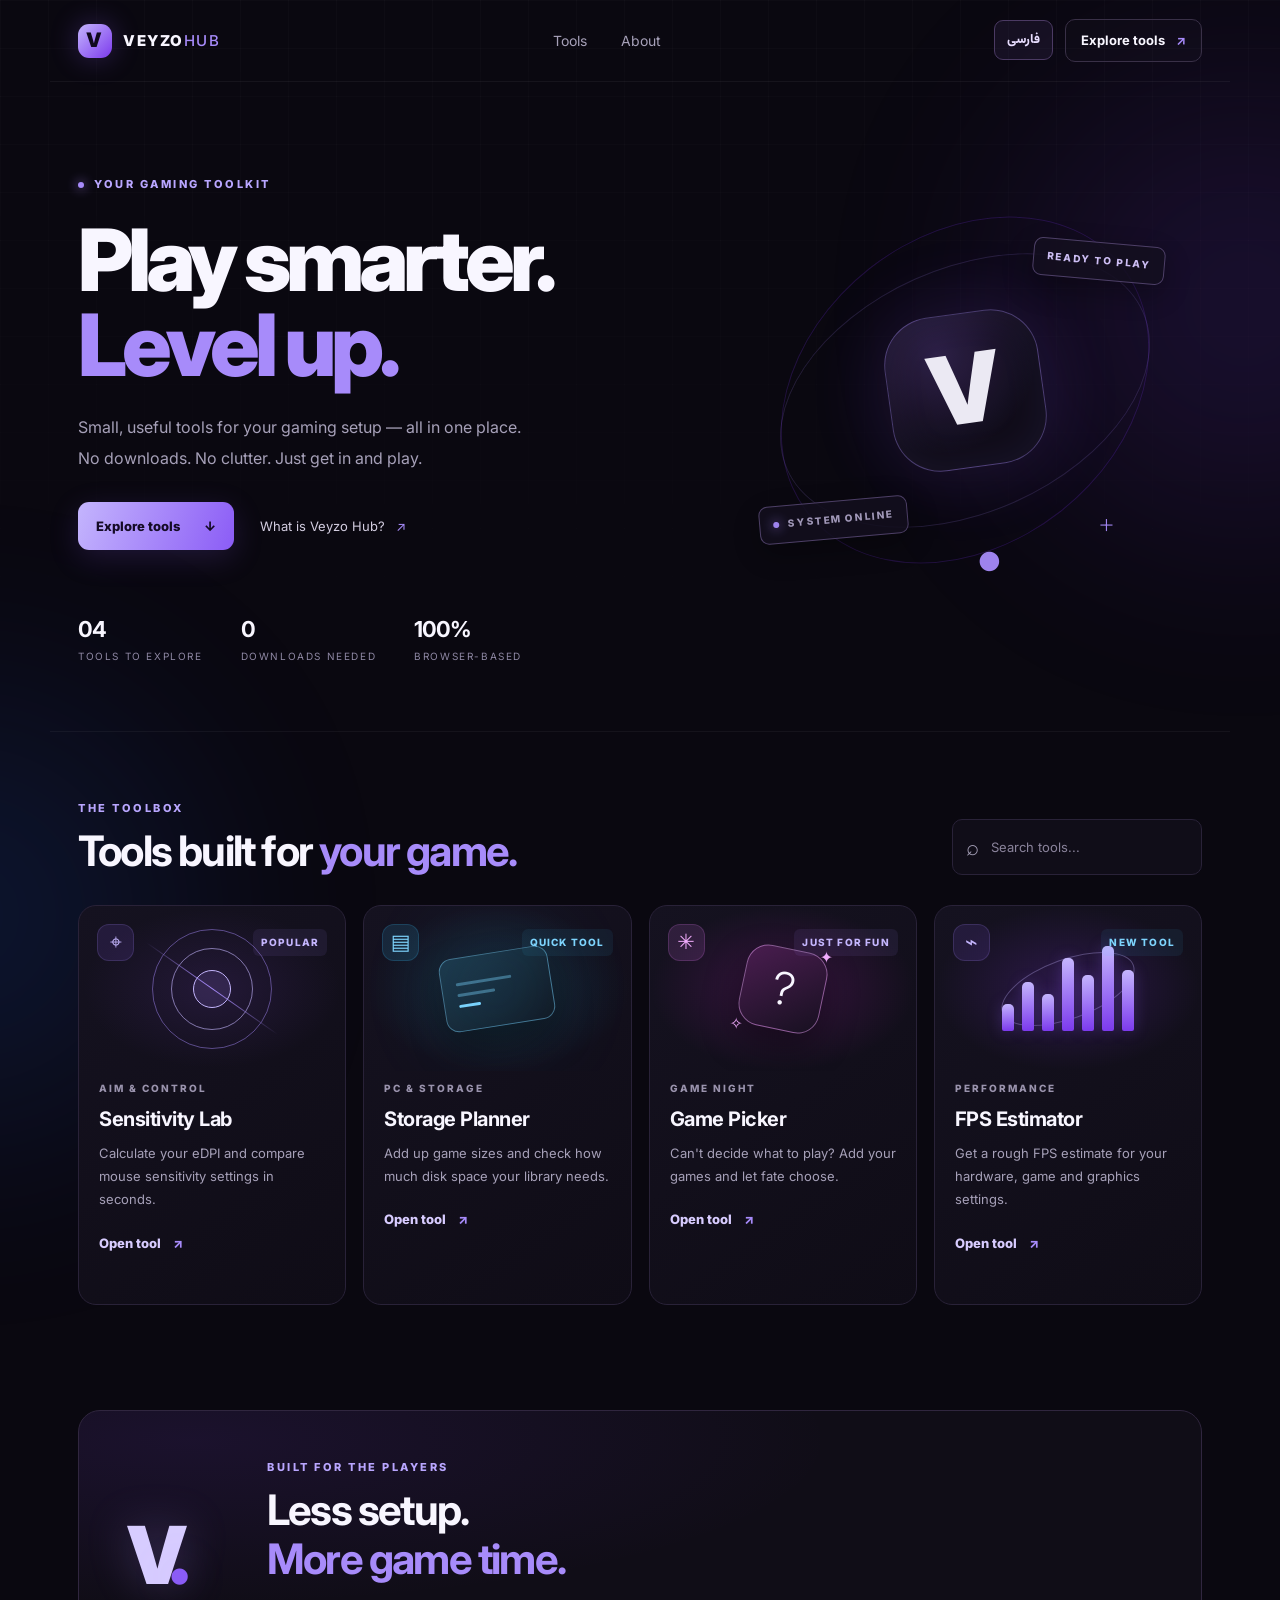
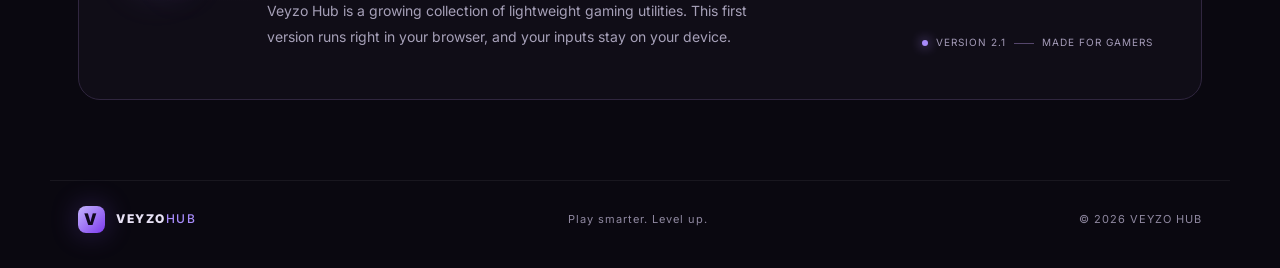
==== commit 579bad1f: "Add files via upload" ====
--- a/index.html
+++ b/index.html
@@ -4,67 +4,165 @@
   <meta charset="utf-8">
   <meta name="viewport" content="width=device-width, initial-scale=1">
   <meta name="theme-color" content="#0a0810">
-  <meta name="description" content="Veyzo Hub — clean, fast tools built for gamers.">
+  <meta name="color-scheme" content="dark">
   <title>Veyzo Hub — Tools for Gamers</title>
+  <meta name="description" id="metaDescription" content="Veyzo Hub — clean, fast tools built for gamers. eDPI calculator, storage planner, game picker and FPS estimator. Free, in your browser.">
+  <link rel="canonical" href="https://elevon12.github.io/veyzo-hub/">
+
+  <!-- Icons & manifest -->
+  <link rel="icon" href="favicon.svg" type="image/svg+xml">
+  <link rel="apple-touch-icon" href="apple-touch-icon.png">
+  <link rel="manifest" href="manifest.webmanifest">
+
+  <!-- Social sharing -->
+  <meta property="og:type" content="website">
+  <meta property="og:site_name" content="Veyzo Hub">
+  <meta property="og:title" content="Veyzo Hub — Tools for Gamers">
+  <meta property="og:description" content="Small, useful tools for your gaming setup. No downloads. No clutter.">
+  <meta property="og:url" content="https://elevon12.github.io/veyzo-hub/">
+  <meta property="og:image" content="https://elevon12.github.io/veyzo-hub/og-image.png">
+  <meta property="og:image:width" content="1200">
+  <meta property="og:image:height" content="630">
+  <meta name="twitter:card" content="summary_large_image">
+  <meta name="twitter:title" content="Veyzo Hub — Tools for Gamers">
+  <meta name="twitter:description" content="Small, useful tools for your gaming setup. No downloads. No clutter.">
+  <meta name="twitter:image" content="https://elevon12.github.io/veyzo-hub/og-image.png">
+
+  <!-- Fonts (Inter for English, Vazirmatn for Persian). The site still works if these fail to load. -->
+  <link rel="preconnect" href="https://fonts.googleapis.com">
+  <link rel="preconnect" href="https://fonts.gstatic.com" crossorigin>
+  <link rel="stylesheet" href="https://fonts.googleapis.com/css2?family=Inter:wght@400;500;700;800;900&family=Vazirmatn:wght@400;500;700;800&display=swap">
+
   <link rel="stylesheet" href="style.css">
+
+  <script type="application/ld+json">
+  {"@context":"https://schema.org","@type":"WebSite","name":"Veyzo Hub","url":"https://elevon12.github.io/veyzo-hub/","inLanguage":["en","fa"],"description":"Clean, fast tools built for gamers."}
+  </script>
 </head>
-<body>
+<body id="top">
+  <a class="skip-link" href="#main" data-i18n="skipLink">Skip to content</a>
   <div class="ambient ambient-one"></div><div class="ambient ambient-two"></div>
+
   <header class="topbar">
-    <a class="brand" href="#" aria-label="Veyzo Hub home"><span class="brand-mark">V</span><span>VEYZO<span class="brand-light">HUB</span></span></a>
-    <nav><a href="#tools" data-i18n="navTools">Tools</a><a href="#about" data-i18n="navAbout">About</a></nav>
-    <div class="top-actions"><button id="languageToggle" class="language-toggle" type="button" aria-label="Switch language">فارسی</button><a class="top-cta" href="#tools"><span data-i18n="explore">Explore tools</span> <span>↗</span></a></div>
+    <a class="brand" href="#top" aria-label="Veyzo Hub home"><span class="brand-mark">V</span><span>VEYZO<span class="brand-light">HUB</span></span></a>
+    <nav aria-label="Main"><a href="#tools" data-i18n="navTools">Tools</a><a href="#about" data-i18n="navAbout">About</a></nav>
+    <div class="top-actions">
+      <button id="languageToggle" class="language-toggle" type="button" lang="fa" aria-label="تغییر زبان به فارسی">فارسی</button>
+      <a class="top-cta" href="#tools"><span data-i18n="explore">Explore tools</span> <span class="arr arr-flip" aria-hidden="true">↗</span></a>
+    </div>
   </header>
 
-  <main>
+  <main id="main">
     <section class="hero">
       <div class="eyebrow"><span class="pulse"></span><span data-i18n="heroEyebrow">YOUR GAMING TOOLKIT</span></div>
       <h1 data-i18n-html="heroTitle">Play smarter.<br><span>Level up.</span></h1>
       <p class="hero-copy" data-i18n="heroCopy">Small, useful tools for your gaming setup — all in one place. No downloads. No clutter. Just get in and play.</p>
-      <div class="hero-actions"><a class="button button-primary" href="#tools"><span data-i18n="explore">Explore tools</span><span>↓</span></a><a class="text-link" href="#about"><span data-i18n="aboutLink">What is Veyzo Hub?</span> <span>↗</span></a></div>
-      <div class="hero-stats"><div><strong>04</strong><span data-i18n="statTools">TOOLS TO EXPLORE</span></div><div><strong>0</strong><span data-i18n="statDownloads">DOWNLOADS NEEDED</span></div><div><strong>100%</strong><span data-i18n="statBrowser">BROWSER-BASED</span></div></div>
-      <div class="hero-art" aria-hidden="true"><div class="orbit orbit-a"></div><div class="orbit orbit-b"></div><div class="orb-core">V<span>.</span></div><div class="floating-chip chip-top">READY TO PLAY</div><div class="floating-chip chip-bottom"><span class="tiny-dot"></span> SYSTEM ONLINE</div><div class="crosshair">+</div></div>
+      <div class="hero-actions">
+        <a class="button button-primary" href="#tools"><span data-i18n="explore">Explore tools</span><span class="arr" aria-hidden="true">↓</span></a>
+        <a class="text-link" href="#about"><span data-i18n="aboutLink">What is Veyzo Hub?</span> <span class="arr arr-flip" aria-hidden="true">↗</span></a>
+      </div>
+      <div class="hero-stats">
+        <div><strong>04</strong><span data-i18n="statTools">TOOLS TO EXPLORE</span></div>
+        <div><strong>0</strong><span data-i18n="statDownloads">DOWNLOADS NEEDED</span></div>
+        <div><strong>100%</strong><span data-i18n="statBrowser">BROWSER-BASED</span></div>
+      </div>
+      <div class="hero-art" aria-hidden="true">
+        <div class="orbit orbit-a"></div><div class="orbit orbit-b"></div>
+        <div class="orb-core">V<span>.</span></div>
+        <div class="floating-chip chip-top" data-i18n="chipReady">READY TO PLAY</div>
+        <div class="floating-chip chip-bottom"><span class="tiny-dot"></span> <span data-i18n="chipOnline">SYSTEM ONLINE</span></div>
+        <div class="crosshair">+</div>
+      </div>
     </section>
 
     <section id="tools" class="tools-section">
-      <div class="section-heading"><div><div class="eyebrow" data-i18n="toolbox">THE TOOLBOX</div><h2 data-i18n-html="sectionTitle">Tools built for <span>your game.</span></h2></div><label class="search-wrap"><span>⌕</span><input id="toolSearch" type="search" data-i18n-placeholder="searchTools" placeholder="Search tools..." aria-label="Search tools"></label></div>
+      <div class="section-heading">
+        <div>
+          <div class="eyebrow" data-i18n="toolbox">THE TOOLBOX</div>
+          <h2 data-i18n-html="sectionTitle">Tools built for <span>your game.</span></h2>
+        </div>
+        <label class="search-wrap"><span aria-hidden="true">⌕</span><input id="toolSearch" type="search" autocomplete="off" data-i18n-placeholder="searchTools" data-i18n-aria="searchTools" placeholder="Search tools..." aria-label="Search tools"></label>
+      </div>
+
       <div class="tool-grid" id="toolGrid">
-        <article class="tool-card featured" data-search="sensitivity mouse dpi edpi calculator valorant cs2">
-          <div class="card-top"><span class="tool-icon icon-purple">⌖</span><span class="tag" data-i18n="popular">POPULAR</span></div>
+        <article class="tool-card featured" data-search="sensitivity mouse dpi edpi calculator valorant cs2 حساسیت موس">
+          <div class="card-top"><span class="tool-icon icon-purple" aria-hidden="true">⌖</span><span class="tag" data-i18n="popular">POPULAR</span></div>
           <div class="card-art art-target" aria-hidden="true"><span></span><i></i><b></b></div>
-          <div class="card-content"><div class="tool-type" data-i18n="aimControl">AIM & CONTROL</div><h3 data-i18n="sensitivityTitle">Sensitivity Lab</h3><p data-i18n="sensitivityDesc">Calculate your eDPI and compare mouse sensitivity settings in seconds.</p><button class="card-link open-tool" data-tool="sensitivity"><span data-i18n="openTool">Open tool</span> <span>↗</span></button></div>
+          <div class="card-content">
+            <div class="tool-type" data-i18n="aimControl">AIM &amp; CONTROL</div>
+            <h3 data-i18n="sensitivityTitle">Sensitivity Lab</h3>
+            <p data-i18n="sensitivityDesc">Calculate your eDPI and compare mouse sensitivity settings in seconds.</p>
+            <button class="card-link open-tool" type="button" data-tool="sensitivity"><span data-i18n="openTool">Open tool</span> <span class="arr arr-flip" aria-hidden="true">↗</span></button>
+          </div>
         </article>
-        <article class="tool-card" data-search="storage game disk size drive space calculator">
-          <div class="card-top"><span class="tool-icon icon-blue">▤</span><span class="tag tag-new" data-i18n="quickTool">QUICK TOOL</span></div>
+
+        <article class="tool-card" data-search="storage game disk size drive space calculator ssd hdd فضا ذخیره سازی حافظه حجم">
+          <div class="card-top"><span class="tool-icon icon-blue" aria-hidden="true">▤</span><span class="tag tag-new" data-i18n="quickTool">QUICK TOOL</span></div>
           <div class="card-art art-storage" aria-hidden="true"><div class="drive"><span></span><span></span><span></span></div><div class="drive-glow"></div></div>
-          <div class="card-content"><div class="tool-type" data-i18n="pcStorage">PC & STORAGE</div><h3 data-i18n="storageTitle">Storage Planner</h3><p data-i18n="storageDesc">Add up game sizes and check how much disk space your library needs.</p><button class="card-link open-tool" data-tool="storage"><span data-i18n="openTool">Open tool</span> <span>↗</span></button></div>
+          <div class="card-content">
+            <div class="tool-type" data-i18n="pcStorage">PC &amp; STORAGE</div>
+            <h3 data-i18n="storageTitle">Storage Planner</h3>
+            <p data-i18n="storageDesc">Add up game sizes and check how much disk space your library needs.</p>
+            <button class="card-link open-tool" type="button" data-tool="storage"><span data-i18n="openTool">Open tool</span> <span class="arr arr-flip" aria-hidden="true">↗</span></button>
+          </div>
         </article>
-        <article class="tool-card" data-search="random game picker choose decide bored wheel">
-          <div class="card-top"><span class="tool-icon icon-pink">✳</span><span class="tag" data-i18n="justForFun">JUST FOR FUN</span></div>
+
+        <article class="tool-card" data-search="random game picker choose decide bored wheel انتخاب بازی قرعه">
+          <div class="card-top"><span class="tool-icon icon-pink" aria-hidden="true">✳</span><span class="tag" data-i18n="justForFun">JUST FOR FUN</span></div>
           <div class="card-art art-random" aria-hidden="true"><div class="dice">?</div><span class="spark spark-one">✦</span><span class="spark spark-two">✧</span></div>
-          <div class="card-content"><div class="tool-type" data-i18n="gameNight">GAME NIGHT</div><h3 data-i18n="pickerTitle">Game Picker</h3><p data-i18n="pickerDesc">Can't decide what to play? Add your games and let fate choose.</p><button class="card-link open-tool" data-tool="picker"><span data-i18n="openTool">Open tool</span> <span>↗</span></button></div>
+          <div class="card-content">
+            <div class="tool-type" data-i18n="gameNight">GAME NIGHT</div>
+            <h3 data-i18n="pickerTitle">Game Picker</h3>
+            <p data-i18n="pickerDesc">Can't decide what to play? Add your games and let fate choose.</p>
+            <button class="card-link open-tool" type="button" data-tool="picker"><span data-i18n="openTool">Open tool</span> <span class="arr arr-flip" aria-hidden="true">↗</span></button>
+          </div>
         </article>
-        <article class="tool-card fps-card" data-search="fps estimator frames per second performance gpu cpu ram game graphics settings resolution">
-          <div class="card-top"><span class="tool-icon icon-purple">⌁</span><span class="tag tag-new" data-i18n="newTool">NEW TOOL</span></div>
+
+        <article class="tool-card fps-card" data-search="fps estimator frames per second performance gpu cpu ram game graphics settings resolution فریم کارایی گرافیک پردازنده">
+          <div class="card-top"><span class="tool-icon icon-purple" aria-hidden="true">⌁</span><span class="tag tag-new" data-i18n="newTool">NEW TOOL</span></div>
           <div class="card-art art-fps" aria-hidden="true"><div class="fps-bars"><i></i><i></i><i></i><i></i><i></i><i></i><i></i></div><div class="fps-orbit"></div></div>
-          <div class="card-content"><div class="tool-type" data-i18n="performance">PERFORMANCE</div><h3 data-i18n="fpsTitle">FPS Estimator</h3><p data-i18n="fpsDesc">Get a rough FPS estimate for your hardware, game and graphics settings.</p><button class="card-link open-tool" data-tool="fps"><span data-i18n="openTool">Open tool</span> <span>↗</span></button></div>
+          <div class="card-content">
+            <div class="tool-type" data-i18n="performance">PERFORMANCE</div>
+            <h3 data-i18n="fpsTitle">FPS Estimator</h3>
+            <p data-i18n="fpsDesc">Get a rough FPS estimate for your hardware, game and graphics settings.</p>
+            <button class="card-link open-tool" type="button" data-tool="fps"><span data-i18n="openTool">Open tool</span> <span class="arr arr-flip" aria-hidden="true">↗</span></button>
+          </div>
         </article>
       </div>
-      <p id="noResults" class="no-results" hidden data-i18n="noResults">No tools match that search. Try another keyword.</p>
+      <p id="noResults" class="no-results" role="status" hidden data-i18n="noResults">No tools match that search. Try another keyword.</p>
     </section>
 
-    <section id="about" class="about-section"><div class="about-symbol">V<span>.</span></div><div><div class="eyebrow" data-i18n="builtFor">BUILT FOR THE PLAYERS</div><h2 data-i18n-html="aboutTitle">Less setup.<br><span>More game time.</span></h2><p data-i18n="aboutCopy">Veyzo Hub is a growing collection of lightweight gaming utilities. This first version runs right in your browser, and your inputs stay on your device.</p></div><div class="about-note"><span class="tiny-dot"></span> <span data-i18n="version">VERSION 2.0</span> <span class="note-line"></span> <span data-i18n="madeFor">MADE FOR GAMERS</span></div></section>
+    <section id="about" class="about-section">
+      <div class="about-symbol" aria-hidden="true">V<span>.</span></div>
+      <div>
+        <div class="eyebrow" data-i18n="builtFor">BUILT FOR THE PLAYERS</div>
+        <h2 data-i18n-html="aboutTitle">Less setup.<br><span>More game time.</span></h2>
+        <p data-i18n="aboutCopy">Veyzo Hub is a growing collection of lightweight gaming utilities. This first version runs right in your browser, and your inputs stay on your device.</p>
+      </div>
+      <div class="about-note"><span class="tiny-dot"></span> <span data-i18n="version">VERSION 2.1</span> <span class="note-line"></span> <span data-i18n="madeFor">MADE FOR GAMERS</span></div>
+    </section>
   </main>
 
-  <footer><a class="brand footer-brand" href="#"><span class="brand-mark">V</span><span>VEYZO<span class="brand-light">HUB</span></span></a><span data-i18n="footerTag">Play smarter. Level up.</span><span>© <span id="year"></span> VEYZO HUB</span></footer>
+  <noscript>
+    <p style="max-width:640px;margin:0 auto 40px;padding:0 28px;color:#a6a0b8;font-size:14px">Veyzo Hub needs JavaScript to run its tools. Please enable JavaScript and reload the page. / برای استفاده از ابزارها باید جاوااسکریپت فعال باشد.</p>
+  </noscript>
+
+  <footer>
+    <a class="brand footer-brand" href="#top"><span class="brand-mark">V</span><span>VEYZO<span class="brand-light">HUB</span></span></a>
+    <span data-i18n="footerTag">Play smarter. Level up.</span>
+    <span class="footer-copy">© <span id="year"></span> VEYZO HUB</span>
+  </footer>
 
   <div class="modal-backdrop" id="modalBackdrop" hidden>
-    <section class="tool-modal" role="dialog" aria-modal="true" aria-labelledby="modalTitle">
-      <button class="modal-close" id="modalClose" aria-label="Close tool">×</button>
-      <div class="eyebrow" data-i18n="modalEyebrow">VEYZO HUB TOOL</div><h2 id="modalTitle">Tool</h2><p id="modalIntro" class="modal-intro"></p>
+    <section class="tool-modal" id="toolModal" role="dialog" aria-modal="true" aria-labelledby="modalTitle">
+      <button class="modal-close" id="modalClose" type="button" data-i18n-aria="closeTool" aria-label="Close tool">×</button>
+      <div class="eyebrow" data-i18n="modalEyebrow">VEYZO HUB TOOL</div>
+      <h2 id="modalTitle">Tool</h2>
+      <p id="modalIntro" class="modal-intro"></p>
       <div id="modalBody"></div>
     </section>
   </div>
+
   <script src="script.js"></script>
 </body>
-</html>+</html>
--- a/style.css
+++ b/style.css
@@ -1,4 +1,240 @@
-:root{--bg:#0a0810;--panel:#12101b;--panel2:#171322;--line:#292238;--text:#f8f6ff;--muted:#a6a0b8;--purple:#a78bfa;--purple2:#7c3aed;--blue:#7dd3fc;--pink:#f0abfc;--radius:22px}*{box-sizing:border-box}html{scroll-behavior:smooth;scroll-padding-top:90px}body{margin:0;background:var(--bg);color:var(--text);font-family:Inter,ui-sans-serif,system-ui,-apple-system,"Segoe UI",sans-serif;line-height:1.55;overflow-x:hidden}body:before{content:"";position:fixed;inset:0;z-index:-2;pointer-events:none;background-image:linear-gradient(#ffffff05 1px,transparent 1px),linear-gradient(90deg,#ffffff05 1px,transparent 1px);background-size:48px 48px;mask-image:linear-gradient(to bottom,black,transparent 80%)}.ambient{position:fixed;z-index:-1;width:430px;height:430px;border-radius:50%;filter:blur(120px);opacity:.15;pointer-events:none;animation:float 14s ease-in-out infinite alternate}.ambient-one{background:#7c3aed;top:90px;right:-180px}.ambient-two{background:#2563eb;left:-250px;top:700px;animation-delay:-6s}@keyframes float{to{transform:translate(-45px,65px) scale(1.18)}}a{color:inherit;text-decoration:none}.topbar{height:82px;max-width:1180px;margin:auto;padding:0 28px;display:flex;align-items:center;justify-content:space-between;border-bottom:1px solid #ffffff0d}.brand{display:flex;align-items:center;gap:11px;font-weight:850;letter-spacing:1.5px;font-size:15px}.brand-mark{display:grid;place-items:center;width:34px;height:34px;border-radius:11px;background:linear-gradient(135deg,#c4b5fd,#7c3aed);color:#10091e;font-size:20px;font-weight:950;box-shadow:0 0 28px #8b5cf64a}.brand-light{color:#a78bfa;font-weight:500}.topbar nav{display:flex;gap:34px;color:var(--muted);font-size:13px}.topbar nav a:hover,.text-link:hover{color:white}.top-cta{font-size:12px;font-weight:700;padding:10px 15px;border:1px solid #393047;border-radius:10px;background:#ffffff04}.top-cta span{color:var(--purple);margin-left:8px}.hero{position:relative;max-width:1180px;min-height:600px;margin:auto;padding:94px 28px 66px;overflow:hidden}.eyebrow{font-size:10px;letter-spacing:2.5px;font-weight:800;color:#b9a6ff;display:flex;align-items:center;gap:10px}.pulse,.tiny-dot{width:6px;height:6px;background:#a78bfa;border-radius:50%;box-shadow:0 0 12px #a78bfa;display:inline-block}.hero h1{font-size:clamp(54px,7vw,86px);line-height:.99;letter-spacing:-5px;margin:25px 0 24px;font-weight:850;position:relative;z-index:2}.hero h1 span,.section-heading h2 span,.about-section h2 span{color:var(--purple)}.hero-copy{color:var(--muted);font-size:15px;max-width:440px;line-height:1.9}.hero-actions{display:flex;align-items:center;gap:26px;margin-top:29px}.button{display:inline-flex;align-items:center;gap:24px;padding:14px 18px;border-radius:11px;font-size:12px;font-weight:800;transition:transform .25s,box-shadow .25s}.button:hover{transform:translateY(-3px)}.button-primary{background:linear-gradient(110deg,#c4b5fd,#8b5cf6);color:#150b26;box-shadow:0 8px 30px #8b5cf62c}.text-link{font-size:12px;color:#d3cde0}.text-link span{color:var(--purple);margin-left:7px}.hero-stats{display:flex;gap:38px;margin-top:62px}.hero-stats div{display:flex;flex-direction:column;gap:3px}.hero-stats strong{font-size:22px;letter-spacing:-1px}.hero-stats span{font-size:8px;letter-spacing:1.6px;color:#827b96}.hero-art{position:absolute;width:440px;height:440px;right:45px;top:88px;display:grid;place-items:center;opacity:.95}.orbit{position:absolute;border:1px solid #a78bfa2c;border-radius:50%;transform:rotate(-24deg)}.orbit-a{width:390px;height:245px}.orbit-b{width:310px;height:400px;transform:rotate(52deg);border-color:#7c3aed38}.orb-core{width:155px;height:155px;border-radius:48px;display:grid;place-items:center;font-size:96px;font-weight:900;letter-spacing:-12px;padding-right:12px;background:radial-gradient(circle at 35% 25%,#30224a,#110d1a 65%);border:1px solid #a78bfa65;box-shadow:0 0 90px #8b5cf633,inset 0 0 40px #a78bfa14;transform:rotate(-8deg);animation:bob 5s ease-in-out infinite}.orb-core span{color:var(--purple)}@keyframes bob{50%{transform:translateY(-10px) rotate(-5deg)}}.floating-chip{position:absolute;border:1px solid #51436b;background:#141020dd;border-radius:9px;padding:10px 13px;font-size:8px;font-weight:800;letter-spacing:1.6px;box-shadow:0 10px 30px #0005}.chip-top{top:72px;right:20px;color:#d7c8ff;transform:rotate(5deg)}.chip-bottom{bottom:72px;left:14px;color:#aaa1c2;display:flex;align-items:center;gap:9px;transform:rotate(-5deg)}.crosshair{position:absolute;right:70px;bottom:65px;color:#a78bfa;font-size:28px;font-weight:200}.tools-section{max-width:1180px;margin:auto;padding:68px 28px 105px;border-top:1px solid #ffffff0c}.section-heading{display:flex;justify-content:space-between;align-items:end;gap:25px;margin-bottom:30px}.section-heading h2,.about-section h2{font-size:clamp(29px,4vw,42px);letter-spacing:-1.8px;line-height:1.15;margin:10px 0 0}.search-wrap{display:flex;align-items:center;gap:10px;width:230px;padding:10px 13px;border:1px solid var(--line);border-radius:10px;background:#100d18;color:var(--muted)}.search-wrap>span{font-size:22px}.search-wrap input{min-width:0;width:100%;border:0;outline:0;background:transparent;color:white;font:inherit;font-size:11px}.search-wrap input::placeholder{color:#79728a}.tool-grid{display:grid;grid-template-columns:repeat(3,minmax(0,1fr));gap:17px}.tool-card{position:relative;min-height:390px;overflow:hidden;background:linear-gradient(145deg,#151220,#0f0c16);border:1px solid #292238;border-radius:18px;transition:transform .28s,border-color .28s,box-shadow .28s;animation:enter .7s both}.tool-card:nth-child(2){animation-delay:.1s}.tool-card:nth-child(3){animation-delay:.2s}@keyframes enter{from{opacity:0;transform:translateY(18px)}to{opacity:1;transform:translateY(0)}}.tool-card:hover{transform:translateY(-6px);border-color:#6d529a;box-shadow:0 20px 50px #0004}.card-top{position:absolute;top:18px;left:18px;right:18px;display:flex;align-items:center;justify-content:space-between;z-index:2}.tool-icon{display:grid;place-items:center;width:37px;height:37px;border-radius:12px;font-size:21px}.icon-purple{background:#8b5cf621;color:#c4b5fd;border:1px solid #a78bfa2c}.icon-blue{background:#38bdf821;color:var(--blue);border:1px solid #38bdf82c}.icon-pink{background:#e879f921;color:var(--pink);border:1px solid #e879f92c}.tag{font-size:8px;font-weight:800;letter-spacing:1.2px;padding:6px 8px;border-radius:6px;background:#a78bfa15;color:#c4b5fd}.tag-new{background:#38bdf812;color:#7dd3fc}.card-art{height:165px;position:relative;display:grid;place-items:center;overflow:hidden;background:radial-gradient(ellipse at center,#39235b6b,transparent 68%)}.tool-card:nth-child(2) .card-art{background:radial-gradient(ellipse at center,#164e6366,transparent 70%)}.tool-card:nth-child(3) .card-art{background:radial-gradient(ellipse at center,#701a7566,transparent 70%)}.art-target span,.art-target i,.art-target b{position:absolute;border:1px solid #a78bfa78;border-radius:50%;width:120px;height:120px}.art-target i{width:82px;height:82px;border-color:#c4b5fd9c}.art-target b{width:38px;height:38px;background:#a78bfa20;border-color:#c4b5fd}.art-target:after{content:"";position:absolute;width:160px;height:1px;background:linear-gradient(90deg,transparent,#a78bfa,transparent);transform:rotate(35deg)}.drive{width:110px;height:74px;border-radius:13px;border:1px solid #7dd3fc70;background:linear-gradient(145deg,#1c3648,#10151f);transform:rotate(-9deg);box-shadow:0 18px 35px #0006;display:flex;flex-direction:column;justify-content:center;gap:8px;padding:14px}.drive span{height:3px;border-radius:5px;background:#7dd3fc65}.drive span:first-child{width:70%}.drive span:nth-child(2){width:48%}.drive span:last-child{width:28%;background:#7dd3fc}.drive-glow{position:absolute;width:100px;height:100px;border-radius:50%;background:#38bdf8;filter:blur(50px);opacity:.16}.dice{width:82px;height:82px;display:grid;place-items:center;font-size:45px;font-weight:300;border:1px solid #f0abfc75;border-radius:22px;background:linear-gradient(145deg,#4a1d50,#171020);transform:rotate(12deg);box-shadow:0 15px 35px #0006}.spark{position:absolute;color:#f0abfc}.spark-one{top:39px;right:31%}.spark-two{bottom:35px;left:30%}.card-content{padding:10px 20px 21px}.tool-type{font-size:8px;letter-spacing:2px;color:#8e86a2;font-weight:800}.card-content h3{font-size:20px;letter-spacing:-.5px;margin:7px 0}.card-content p{font-size:11px;color:var(--muted);line-height:1.8;min-height:40px;margin:0 0 17px}.card-link{display:inline-flex;gap:12px;align-items:center;padding:0;border:0;background:none;color:#d8ccff;font:inherit;font-size:11px;font-weight:800;cursor:pointer}.card-link span{color:var(--purple);transition:transform .2s}.card-link:hover span{transform:translate(3px,-3px)}.no-results{color:var(--muted);padding:30px 0}.about-section{max-width:1124px;margin:0 auto 80px;padding:48px;border:1px solid #30263f;border-radius:22px;background:radial-gradient(ellipse at 10% 10%,#7c3aed1a,transparent 45%),#100d17;display:grid;grid-template-columns:110px 1fr auto;align-items:center;gap:30px}.about-symbol{font-size:80px;font-weight:950;letter-spacing:-10px;color:#d7ccff;text-shadow:0 0 45px #a78bfa4f}.about-symbol span{color:#8b5cf6}.about-section p{max-width:510px;color:var(--muted);font-size:12px;line-height:1.9;margin:15px 0 0}.about-note{align-self:end;white-space:nowrap;font-size:8px;letter-spacing:1px;color:#a49bb8;display:flex;align-items:center;gap:8px}.note-line{width:20px;height:1px;background:#55466c}footer{max-width:1180px;margin:auto;padding:25px 28px 35px;border-top:1px solid #ffffff10;display:flex;align-items:center;justify-content:space-between;color:#827b93;font-size:9px;letter-spacing:1px}.footer-brand{font-size:11px;color:#e8e2f5}.footer-brand .brand-mark{width:27px;height:27px;font-size:16px;border-radius:8px}.modal-backdrop{position:fixed;inset:0;z-index:10;background:#07050bd9;backdrop-filter:blur(12px);display:grid;place-items:center;padding:20px;animation:fade .2s}.modal-backdrop[hidden]{display:none}@keyframes fade{from{opacity:0}to{opacity:1}}.tool-modal{position:relative;width:min(100%,520px);max-height:90vh;overflow:auto;padding:32px;border-radius:22px;border:1px solid #55436f;background:linear-gradient(145deg,#191426,#0d0a13);box-shadow:0 30px 100px #0009;animation:modalIn .25s ease-out}@keyframes modalIn{from{opacity:0;transform:translateY(12px) scale(.98)}to{opacity:1;transform:none}}.modal-close{position:absolute;right:18px;top:15px;background:none;border:0;color:#c9c0d9;font-size:28px;cursor:pointer}.tool-modal h2{font-size:30px;letter-spacing:-1px;margin:9px 0}.modal-intro{font-size:12px;color:var(--muted);margin:0 0 22px}.field-grid{display:grid;grid-template-columns:1fr 1fr;gap:14px}.field{display:flex;flex-direction:column;gap:7px;font-size:11px;color:#c9c2d7}.field input,.field select,.game-list-input{width:100%;padding:12px;border:1px solid #393047;border-radius:10px;background:#0b0911;color:white;font:inherit;outline:none}.field input:focus,.field select:focus{border-color:#a78bfa}.result-box{margin-top:17px;padding:18px;border:1px solid #594379;border-radius:13px;background:#a78bfa0d}.result-label{font-size:9px;letter-spacing:1.6px;color:#b9a6ff}.result-value{font-size:30px;font-weight:850;letter-spacing:-1px;margin-top:3px}.result-hint{font-size:11px;color:var(--muted);margin-top:5px}.modal-button{margin-top:15px;width:100%;border:0;border-radius:10px;padding:12px;background:#a78bfa;color:#160c24;font:inherit;font-size:12px;font-weight:850;cursor:pointer}.modal-button:hover{background:#c4b5fd}.game-entry{display:flex;gap:8px;margin-top:10px}.game-entry input{flex:1;min-width:0;padding:11px;border-radius:10px;border:1px solid #393047;background:#0b0911;color:white;font:inherit}.game-entry button{border:0;border-radius:10px;padding:0 15px;background:#a78bfa;color:#170d25;font-weight:800;cursor:pointer}.game-list{display:flex;flex-wrap:wrap;gap:7px;margin-top:13px}.game-pill{display:flex;align-items:center;gap:8px;padding:7px 10px;border:1px solid #393047;border-radius:9px;background:#ffffff06;color:#e5def1;font-size:11px}.game-pill button{border:0;background:none;color:#b9a6ff;cursor:pointer}.picker-result{font-size:24px;font-weight:800;word-break:break-word}@media(max-width:850px){.hero-art{right:-120px;opacity:.42}.hero h1,.hero-copy,.hero-actions,.hero-stats,.hero .eyebrow{position:relative;z-index:1}.tool-grid{grid-template-columns:repeat(2,minmax(0,1fr))}.tool-card:last-child{grid-column:span 2}.about-section{margin-left:20px;margin-right:20px;grid-template-columns:70px 1fr}.about-symbol{font-size:60px}.about-note{grid-column:2}}@media(max-width:560px){.topbar{height:70px;padding:0 18px}.topbar nav{display:none}.top-cta{font-size:10px;padding:9px}.hero{padding:72px 20px 50px;min-height:590px}.hero h1{font-size:59px;letter-spacing:-3.5px}.hero-copy{max-width:350px;font-size:13px}.hero-art{top:165px;right:-225px;transform:scale(.8);opacity:.22}.hero-actions{gap:17px;flex-wrap:wrap}.hero-stats{gap:20px;margin-top:48px}.hero-stats strong{font-size:18px}.hero-stats span{font-size:7px;letter-spacing:1px}.tools-section{padding:50px 18px 65px}.section-heading{align-items:flex-start;flex-direction:column}.search-wrap{width:100%}.tool-grid{grid-template-columns:1fr}.tool-card,.tool-card:last-child{grid-column:auto;min-height:365px}.card-art{height:150px}.about-section{padding:28px 23px;grid-template-columns:1fr;gap:15px}.about-symbol{font-size:52px}.about-note{grid-column:auto;white-space:normal;flex-wrap:wrap}.about-section h2{font-size:33px}footer{padding:22px 18px;gap:12px;flex-wrap:wrap}footer>span:nth-child(2){display:none}.tool-modal{padding:27px 20px}.field-grid{grid-template-columns:1fr 1fr}.result-value{font-size:27px}}@media(prefers-reduced-motion:reduce){*,*:before,*:after{scroll-behavior:auto!important;animation-duration:.01ms!important;animation-iteration-count:1!important;transition-duration:.01ms!important}}
-
-/* Veyzo Hub v2 additions */
-.top-actions{display:flex;align-items:center;gap:12px}.language-toggle{cursor:pointer;border:1px solid #4b3a63;border-radius:9px;background:#a78bfa13;color:#e8ddff;padding:9px 12px;font:inherit;font-size:11px;font-weight:800;transition:background .2s,border-color .2s}.language-toggle:hover{background:#a78bfa2a;border-color:#a78bfa}.fps-card .card-art{background:radial-gradient(ellipse at center,#52258b66,transparent 70%)}.art-fps{position:relative}.fps-bars{height:85px;display:flex;align-items:end;gap:8px;z-index:1}.fps-bars i{display:block;width:12px;border-radius:5px 5px 2px 2px;background:linear-gradient(#c4b5fd,#7c3aed);box-shadow:0 0 15px #8b5cf644;animation:barPulse 1.8s ease-in-out infinite alternate}.fps-bars i:nth-child(1){height:32%}.fps-bars i:nth-child(2){height:58%;animation-delay:.2s}.fps-bars i:nth-child(3){height:44%;animation-delay:.4s}.fps-bars i:nth-child(4){height:86%;animation-delay:.1s}.fps-bars i:nth-child(5){height:66%;animation-delay:.5s}.fps-bars i:nth-child(6){height:100%;animation-delay:.3s}.fps-bars i:nth-child(7){height:72%;animation-delay:.6s}@keyframes barPulse{to{filter:brightness(1.4);transform:scaleY(.88)}}.fps-orbit{position:absolute;width:140px;height:60px;border:1px solid #c4b5fd55;border-radius:50%;transform:rotate(-20deg)}.field-help{font-size:10px;color:var(--muted);line-height:1.7;margin-top:12px}.estimate-grid{display:grid;grid-template-columns:1fr 1fr;gap:13px}.estimate-results{display:grid;grid-template-columns:repeat(2,minmax(0,1fr));gap:9px;margin-top:17px}.estimate-tile{padding:13px;border:1px solid #393047;border-radius:12px;background:#ffffff04}.estimate-tile span{display:block;color:#aaa0bf;font-size:9px;letter-spacing:1px;margin-bottom:5px}.estimate-tile strong{font-size:22px;letter-spacing:-.5px}.estimate-tile small{display:block;color:var(--muted);font-size:9px;margin-top:4px}.estimate-disclaimer{margin-top:13px;border-inline-start:2px solid #a78bfa;padding:9px 12px;background:#a78bfa0b;color:#bcb2cf;font-size:10px;line-height:1.8}.estimate-meter{height:5px;background:#ffffff10;border-radius:99px;margin-top:8px;overflow:hidden}.estimate-meter i{display:block;height:100%;background:linear-gradient(90deg,#7c3aed,#c4b5fd);border-radius:99px;transition:width .3s}.tool-modal[dir="rtl"]{text-align:right}.tool-modal[dir="rtl"] .field input,.tool-modal[dir="rtl"] .field select,.tool-modal[dir="rtl"] .game-entry input{direction:rtl;text-align:right}.tool-modal[dir="rtl"] .field select{padding-right:12px}.tool-modal[dir="rtl"] .result-label{letter-spacing:0}.tool-modal[dir="rtl"] .estimate-disclaimer{border-inline-start:0;border-inline-end:2px solid #a78bfa}.tool-modal[dir="rtl"] .modal-close{right:auto;left:18px}.tool-modal[dir="rtl"] .game-pill{direction:rtl}body[dir="rtl"]{font-family:Tahoma,"Segoe UI",sans-serif}body[dir="rtl"] .hero h1{letter-spacing:-1px;line-height:1.2}body[dir="rtl"] .eyebrow{letter-spacing:1px}body[dir="rtl"] .section-heading h2,body[dir="rtl"] .about-section h2{letter-spacing:0}body[dir="rtl"] .hero-stats span{letter-spacing:.4px}body[dir="rtl"] .topbar nav{direction:rtl}body[dir="rtl"] .hero-art{right:auto;left:45px}body[dir="rtl"] .chip-top{right:auto;left:20px}body[dir="rtl"] .chip-bottom{left:auto;right:14px}body[dir="rtl"] .crosshair{right:auto;left:70px}body[dir="rtl"] .section-heading{direction:rtl}body[dir="rtl"] .card-top{left:18px;right:18px}body[dir="rtl"] .about-section{direction:rtl}body[dir="rtl"] footer{direction:rtl}body[dir="rtl"] .tool-card{direction:rtl}body[dir="rtl"] .tool-type{letter-spacing:.5px}body[dir="rtl"] .search-wrap input{direction:rtl;text-align:right}body[dir="rtl"] .top-actions{flex-direction:row-reverse}@media(max-width:560px){.top-actions{gap:7px}.language-toggle{padding:8px 9px}.estimate-grid{grid-template-columns:1fr 1fr}.estimate-results{grid-template-columns:1fr 1fr}.hero-art{left:auto}body[dir="rtl"] .hero-art{left:-225px;right:auto}}
+/* Veyzo Hub — style.css (v2.1)
+   Same look as before, with RTL fixes, larger small-text, logical properties and a11y. */
+:root{--bg:#0a0810;--panel:#12101b;--panel2:#171322;--line:#292238;--text:#f8f6ff;--muted:#a6a0b8;--purple:#a78bfa;--purple2:#7c3aed;--blue:#7dd3fc;--pink:#f0abfc;--radius:22px}
+*{box-sizing:border-box}
+html{scroll-behavior:smooth;scroll-padding-top:90px;-webkit-text-size-adjust:100%}
+body{margin:0;background:var(--bg);color:var(--text);font-family:Inter,ui-sans-serif,system-ui,-apple-system,"Segoe UI",sans-serif;line-height:1.55;overflow-x:hidden}
+html[lang="fa"] body{font-family:Vazirmatn,Tahoma,"Segoe UI",sans-serif}
+body:before{content:"";position:fixed;inset:0;z-index:-2;pointer-events:none;background-image:linear-gradient(#ffffff05 1px,transparent 1px),linear-gradient(90deg,#ffffff05 1px,transparent 1px);background-size:48px 48px;mask-image:linear-gradient(to bottom,black,transparent 80%);-webkit-mask-image:linear-gradient(to bottom,black,transparent 80%)}
+.ambient{position:fixed;z-index:-1;width:430px;height:430px;border-radius:50%;filter:blur(120px);opacity:.15;pointer-events:none;animation:float 14s ease-in-out infinite alternate}
+.ambient-one{background:#7c3aed;top:90px;right:-180px}
+.ambient-two{background:#2563eb;left:-250px;top:700px;animation-delay:-6s}
+@keyframes float{to{transform:translate(-45px,65px) scale(1.18)}}
+a{color:inherit;text-decoration:none}
+button{font-family:inherit}
+[hidden]{display:none!important}
+
+/* Accessibility helpers */
+.skip-link{position:fixed;top:10px;inset-inline-start:10px;z-index:30;padding:10px 14px;border-radius:9px;background:var(--purple);color:#150b26;font-size:13px;font-weight:800;transform:translateY(-200%)}
+.skip-link:focus{transform:none}
+:focus-visible{outline:2px solid var(--purple);outline-offset:3px;border-radius:6px}
+.field input:focus-visible,.field select:focus-visible,.game-entry input:focus-visible{outline:none}
+
+/* Header */
+.topbar{height:82px;max-width:1180px;margin:auto;padding:0 28px;display:flex;align-items:center;justify-content:space-between;border-bottom:1px solid #ffffff0d}
+.brand{display:flex;align-items:center;gap:11px;font-weight:850;letter-spacing:1.5px;font-size:15px;direction:ltr;unicode-bidi:isolate}
+.brand-mark{display:grid;place-items:center;width:34px;height:34px;border-radius:11px;background:linear-gradient(135deg,#c4b5fd,#7c3aed);color:#10091e;font-size:20px;font-weight:950;box-shadow:0 0 28px #8b5cf64a}
+.brand-light{color:#a78bfa;font-weight:500}
+.topbar nav{display:flex;gap:34px;color:var(--muted);font-size:14px}
+.topbar nav a:hover,.text-link:hover{color:white}
+.top-actions{display:flex;align-items:center;gap:12px}
+.top-cta{font-size:13px;font-weight:700;padding:10px 15px;border:1px solid #393047;border-radius:10px;background:#ffffff04;white-space:nowrap}
+.top-cta:hover{border-color:#6d529a}
+.top-cta .arr{color:var(--purple);margin-inline-start:8px}
+.language-toggle{cursor:pointer;border:1px solid #4b3a63;border-radius:9px;background:#a78bfa13;color:#e8ddff;padding:9px 12px;font-size:13px;font-weight:800;transition:background .2s,border-color .2s}
+.language-toggle:hover{background:#a78bfa2a;border-color:#a78bfa}
+html[lang="en"] .language-toggle{font-family:Vazirmatn,Tahoma,sans-serif}
+.arr{display:inline-block}
+html[dir="rtl"] .arr-flip{transform:scaleX(-1)}
+
+/* Hero */
+.hero{position:relative;max-width:1180px;min-height:600px;margin:auto;padding:94px 28px 66px;overflow:hidden}
+.hero>.eyebrow,.hero>h1,.hero>.hero-copy,.hero>.hero-actions,.hero>.hero-stats{position:relative;z-index:2}
+.eyebrow{font-size:11px;letter-spacing:2.5px;font-weight:800;color:#b9a6ff;display:flex;align-items:center;gap:10px}
+.pulse,.tiny-dot{width:6px;height:6px;background:#a78bfa;border-radius:50%;box-shadow:0 0 12px #a78bfa;display:inline-block;flex:none}
+.hero h1{font-size:clamp(54px,7vw,86px);line-height:.99;letter-spacing:-5px;margin:25px 0 24px;font-weight:850;max-width:640px}
+.hero h1 span,.section-heading h2 span,.about-section h2 span{color:var(--purple)}
+.hero-copy{color:var(--muted);font-size:16px;max-width:460px;line-height:1.9}
+.hero-actions{display:flex;align-items:center;gap:26px;margin-top:29px}
+.button{display:inline-flex;align-items:center;gap:24px;padding:14px 18px;border-radius:11px;font-size:13px;font-weight:800;transition:transform .25s,box-shadow .25s}
+.button:hover{transform:translateY(-3px)}
+.button-primary{background:linear-gradient(110deg,#c4b5fd,#8b5cf6);color:#150b26;box-shadow:0 8px 30px #8b5cf62c}
+.text-link{font-size:13px;color:#d3cde0}
+.text-link .arr{color:var(--purple);margin-inline-start:7px}
+.hero-stats{display:flex;gap:38px;margin-top:62px}
+.hero-stats div{display:flex;flex-direction:column;gap:3px}
+.hero-stats strong{font-size:22px;letter-spacing:-1px}
+.hero-stats span{font-size:10px;letter-spacing:1.6px;color:#8f88a4}
+.hero-art{position:absolute;width:440px;height:440px;inset-inline-end:45px;top:88px;display:grid;place-items:center;opacity:.95}
+.orbit{position:absolute;border:1px solid #a78bfa2c;border-radius:50%;transform:rotate(-24deg)}
+.orbit-a{width:390px;height:245px}
+.orbit-b{width:310px;height:400px;transform:rotate(52deg);border-color:#7c3aed38}
+.orb-core{width:155px;height:155px;border-radius:48px;display:grid;place-items:center;font-size:96px;font-weight:900;letter-spacing:-12px;padding-right:12px;direction:ltr;unicode-bidi:isolate;background:radial-gradient(circle at 35% 25%,#30224a,#110d1a 65%);border:1px solid #a78bfa65;box-shadow:0 0 90px #8b5cf633,inset 0 0 40px #a78bfa14;transform:rotate(-8deg);animation:bob 5s ease-in-out infinite}
+.orb-core span{color:var(--purple)}
+@keyframes bob{50%{transform:translateY(-10px) rotate(-5deg)}}
+.floating-chip{position:absolute;border:1px solid #51436b;background:#141020dd;border-radius:9px;padding:10px 13px;font-size:10px;font-weight:800;letter-spacing:1.6px;box-shadow:0 10px 30px #0005;white-space:nowrap}
+.chip-top{top:72px;inset-inline-end:20px;color:#d7c8ff;transform:rotate(5deg)}
+.chip-bottom{bottom:72px;inset-inline-start:14px;color:#aaa1c2;display:flex;align-items:center;gap:9px;transform:rotate(-5deg)}
+.crosshair{position:absolute;inset-inline-end:70px;bottom:65px;color:#a78bfa;font-size:28px;font-weight:200}
+
+/* Tools */
+.tools-section{max-width:1180px;margin:auto;padding:68px 28px 105px;border-top:1px solid #ffffff0c}
+.section-heading{display:flex;justify-content:space-between;align-items:end;gap:25px;margin-bottom:30px}
+.section-heading h2,.about-section h2{font-size:clamp(29px,4vw,42px);letter-spacing:-1.8px;line-height:1.15;margin:10px 0 0}
+.search-wrap{display:flex;align-items:center;gap:10px;width:250px;padding:10px 13px;border:1px solid var(--line);border-radius:10px;background:#100d18;color:var(--muted)}
+.search-wrap:focus-within{border-color:#a78bfa}
+.search-wrap>span{font-size:22px}
+.search-wrap input{min-width:0;width:100%;border:0;outline:0;background:transparent;color:white;font:inherit;font-size:13px}
+.search-wrap input::placeholder{color:#8a839b}
+.tool-grid{display:grid;grid-template-columns:repeat(4,minmax(0,1fr));gap:17px}
+.tool-card{position:relative;min-height:400px;overflow:hidden;background:linear-gradient(145deg,#151220,#0f0c16);border:1px solid #292238;border-radius:18px;transition:transform .28s,border-color .28s,box-shadow .28s;animation:enter .7s both}
+.tool-card:nth-child(2){animation-delay:.1s}
+.tool-card:nth-child(3){animation-delay:.2s}
+.tool-card:nth-child(4){animation-delay:.3s}
+@keyframes enter{from{opacity:0;transform:translateY(18px)}to{opacity:1;transform:translateY(0)}}
+.tool-card:hover{transform:translateY(-6px);border-color:#6d529a;box-shadow:0 20px 50px #0004}
+.card-top{position:absolute;top:18px;left:18px;right:18px;display:flex;align-items:center;justify-content:space-between;z-index:2}
+.tool-icon{display:grid;place-items:center;width:37px;height:37px;border-radius:12px;font-size:21px}
+.icon-purple{background:#8b5cf621;color:#c4b5fd;border:1px solid #a78bfa2c}
+.icon-blue{background:#38bdf821;color:var(--blue);border:1px solid #38bdf82c}
+.icon-pink{background:#e879f921;color:var(--pink);border:1px solid #e879f92c}
+.tag{font-size:10px;font-weight:800;letter-spacing:1.2px;padding:6px 8px;border-radius:6px;background:#a78bfa15;color:#c4b5fd}
+.tag-new{background:#38bdf812;color:#7dd3fc}
+.card-art{height:165px;position:relative;display:grid;place-items:center;overflow:hidden;background:radial-gradient(ellipse at center,#39235b6b,transparent 68%)}
+.tool-card:nth-child(2) .card-art{background:radial-gradient(ellipse at center,#164e6366,transparent 70%)}
+.tool-card:nth-child(3) .card-art{background:radial-gradient(ellipse at center,#701a7566,transparent 70%)}
+.fps-card .card-art{background:radial-gradient(ellipse at center,#52258b66,transparent 70%)}
+.art-target span,.art-target i,.art-target b{position:absolute;border:1px solid #a78bfa78;border-radius:50%;width:120px;height:120px}
+.art-target i{width:82px;height:82px;border-color:#c4b5fd9c}
+.art-target b{width:38px;height:38px;background:#a78bfa20;border-color:#c4b5fd}
+.art-target:after{content:"";position:absolute;width:160px;height:1px;background:linear-gradient(90deg,transparent,#a78bfa,transparent);transform:rotate(35deg)}
+.drive{width:110px;height:74px;border-radius:13px;border:1px solid #7dd3fc70;background:linear-gradient(145deg,#1c3648,#10151f);transform:rotate(-9deg);box-shadow:0 18px 35px #0006;display:flex;flex-direction:column;justify-content:center;gap:8px;padding:14px}
+.drive span{height:3px;border-radius:5px;background:#7dd3fc65}
+.drive span:first-child{width:70%}
+.drive span:nth-child(2){width:48%}
+.drive span:last-child{width:28%;background:#7dd3fc}
+.drive-glow{position:absolute;width:100px;height:100px;border-radius:50%;background:#38bdf8;filter:blur(50px);opacity:.16}
+.dice{width:82px;height:82px;display:grid;place-items:center;font-size:45px;font-weight:300;border:1px solid #f0abfc75;border-radius:22px;background:linear-gradient(145deg,#4a1d50,#171020);transform:rotate(12deg);box-shadow:0 15px 35px #0006}
+.spark{position:absolute;color:#f0abfc}
+.spark-one{top:39px;right:31%}
+.spark-two{bottom:35px;left:30%}
+.art-fps{position:relative}
+.fps-bars{height:85px;display:flex;align-items:end;gap:8px;z-index:1;direction:ltr}
+.fps-bars i{display:block;width:12px;border-radius:5px 5px 2px 2px;background:linear-gradient(#c4b5fd,#7c3aed);box-shadow:0 0 15px #8b5cf644;animation:barPulse 1.8s ease-in-out infinite alternate}
+.fps-bars i:nth-child(1){height:32%}
+.fps-bars i:nth-child(2){height:58%;animation-delay:.2s}
+.fps-bars i:nth-child(3){height:44%;animation-delay:.4s}
+.fps-bars i:nth-child(4){height:86%;animation-delay:.1s}
+.fps-bars i:nth-child(5){height:66%;animation-delay:.5s}
+.fps-bars i:nth-child(6){height:100%;animation-delay:.3s}
+.fps-bars i:nth-child(7){height:72%;animation-delay:.6s}
+@keyframes barPulse{to{filter:brightness(1.4);transform:scaleY(.88)}}
+.fps-orbit{position:absolute;width:140px;height:60px;border:1px solid #c4b5fd55;border-radius:50%;transform:rotate(-20deg)}
+.card-content{padding:10px 20px 21px}
+.tool-type{font-size:10px;letter-spacing:2px;color:#9a93ad;font-weight:800}
+.card-content h3{font-size:20px;letter-spacing:-.5px;margin:7px 0}
+.card-content p{font-size:13px;color:var(--muted);line-height:1.8;min-height:46px;margin:0 0 17px}
+.card-link{display:inline-flex;gap:12px;align-items:center;padding:4px 0;border:0;background:none;color:#d8ccff;font:inherit;font-size:13px;font-weight:800;cursor:pointer}
+.card-link .arr{color:var(--purple);transition:transform .2s}
+.card-link:hover .arr{transform:translate(3px,-3px)}
+html[dir="rtl"] .card-link .arr-flip{transform:scaleX(-1)}
+html[dir="rtl"] .card-link:hover .arr-flip{transform:scaleX(-1) translate(3px,-3px)}
+.no-results{color:var(--muted);padding:30px 0}
+
+/* About */
+.about-section{max-width:1124px;margin:0 auto 80px;padding:48px;border:1px solid #30263f;border-radius:22px;background:radial-gradient(ellipse at 10% 10%,#7c3aed1a,transparent 45%),#100d17;display:grid;grid-template-columns:110px 1fr auto;align-items:center;gap:30px}
+.about-symbol{font-size:80px;font-weight:950;letter-spacing:-10px;color:#d7ccff;text-shadow:0 0 45px #a78bfa4f;direction:ltr;unicode-bidi:isolate}
+.about-symbol span{color:#8b5cf6}
+.about-section p{max-width:520px;color:var(--muted);font-size:14px;line-height:1.9;margin:15px 0 0}
+.about-note{align-self:end;white-space:nowrap;font-size:10px;letter-spacing:1px;color:#a49bb8;display:flex;align-items:center;gap:8px}
+.note-line{width:20px;height:1px;background:#55466c}
+
+/* Footer */
+footer{max-width:1180px;margin:auto;padding:25px 28px 35px;border-top:1px solid #ffffff10;display:flex;align-items:center;justify-content:space-between;gap:12px;color:#8f88a0;font-size:11px;letter-spacing:1px}
+.footer-brand{font-size:12px;color:#e8e2f5}
+.footer-brand .brand-mark{width:27px;height:27px;font-size:16px;border-radius:8px}
+.footer-copy{direction:ltr;unicode-bidi:isolate}
+
+/* Modal */
+.modal-backdrop{position:fixed;inset:0;z-index:10;background:#07050bd9;backdrop-filter:blur(12px);display:grid;place-items:center;padding:20px;animation:fade .2s}
+@keyframes fade{from{opacity:0}to{opacity:1}}
+.tool-modal{position:relative;width:min(100%,520px);max-height:90vh;max-height:90dvh;overflow:auto;padding:32px;border-radius:22px;border:1px solid #55436f;background:linear-gradient(145deg,#191426,#0d0a13);box-shadow:0 30px 100px #0009;animation:modalIn .25s ease-out}
+@keyframes modalIn{from{opacity:0;transform:translateY(12px) scale(.98)}to{opacity:1;transform:none}}
+.modal-close{position:absolute;inset-inline-end:18px;top:15px;width:36px;height:36px;display:grid;place-items:center;background:none;border:0;color:#c9c0d9;font-size:28px;line-height:1;cursor:pointer;border-radius:9px}
+.modal-close:hover{background:#ffffff0d;color:white}
+.tool-modal h2{font-size:30px;letter-spacing:-1px;margin:9px 0}
+.modal-intro{font-size:14px;color:var(--muted);margin:0 0 22px}
+.field-grid,.estimate-grid{display:grid;grid-template-columns:1fr 1fr;gap:14px}
+.field{display:flex;flex-direction:column;gap:7px;font-size:13px;color:#c9c2d7;min-width:0}
+.field input,.field select,.game-entry input{width:100%;padding:12px;border:1px solid #393047;border-radius:10px;background:#0b0911;color:white;font:inherit;font-size:14px;outline:none}
+.field select option{background:#0b0911;color:white}
+.field input:focus,.field select:focus,.game-entry input:focus{border-color:#a78bfa;box-shadow:0 0 0 3px #a78bfa22}
+.result-box{margin-top:17px;padding:18px;border:1px solid #594379;border-radius:13px;background:#a78bfa0d}
+.result-label{font-size:11px;letter-spacing:1.6px;color:#b9a6ff}
+.result-value{font-size:30px;font-weight:850;letter-spacing:-1px;margin-top:3px}
+.result-hint{font-size:13px;color:var(--muted);margin-top:5px}
+.form-msg{margin:12px 0 0;font-size:13px;color:#fda4af}
+.modal-button{display:block;margin-top:15px;width:100%;border:0;border-radius:10px;padding:12px;background:#a78bfa;color:#160c24;font:inherit;font-size:14px;font-weight:850;cursor:pointer;transition:background .2s}
+.modal-button:hover{background:#c4b5fd}
+.modal-button:disabled{opacity:.6;cursor:progress}
+.game-entry{display:flex;gap:8px;margin-top:10px}
+.game-entry input{flex:1;min-width:0}
+.game-entry button{border:0;border-radius:10px;padding:0 16px;background:#a78bfa;color:#170d25;font-size:14px;font-weight:800;cursor:pointer}
+.game-entry button:hover{background:#c4b5fd}
+.game-list{display:flex;flex-wrap:wrap;gap:7px;margin-top:13px}
+.game-pill{display:flex;align-items:center;gap:8px;padding:7px 10px;border:1px solid #393047;border-radius:9px;background:#ffffff06;color:#e5def1;font-size:13px;max-width:100%}
+.game-pill span{overflow-wrap:anywhere}
+.game-pill button{border:0;background:none;color:#b9a6ff;cursor:pointer;font-size:16px;line-height:1;padding:2px 4px}
+.game-pill button:hover{color:white}
+.picker-result{font-size:24px;font-weight:800;overflow-wrap:anywhere}
+.picker-result.rolling{opacity:.7}
+.estimate-disclaimer{margin-top:13px;border-inline-start:2px solid #a78bfa;padding:9px 12px;background:#a78bfa0b;color:#bcb2cf;font-size:12px;line-height:1.8}
+.estimate-meter{height:5px;background:#ffffff10;border-radius:99px;margin-top:8px;overflow:hidden}
+.estimate-meter i{display:block;height:100%;background:linear-gradient(90deg,#7c3aed,#c4b5fd);border-radius:99px;transition:width .3s}
+.tool-modal[dir="rtl"] .field input[inputmode]{text-align:right}
+
+/* Persian (RTL): letter-spacing breaks Arabic-script joins, so reset it everywhere except the Latin logo */
+html[lang="fa"] body *:not(.brand):not(.brand *):not(.orb-core):not(.orb-core *):not(.about-symbol):not(.about-symbol *){letter-spacing:0!important}
+html[lang="fa"] .hero h1{font-size:clamp(40px,5.2vw,62px);line-height:1.3;margin:22px 0}
+html[lang="fa"] .section-heading h2,html[lang="fa"] .about-section h2{line-height:1.4}
+html[lang="fa"] .hero-copy,html[lang="fa"] .about-section p,html[lang="fa"] .card-content p{line-height:2}
+html[lang="fa"] .eyebrow,html[lang="fa"] .tool-type,html[lang="fa"] .tag,html[lang="fa"] .hero-stats span,html[lang="fa"] .result-label{font-size:12px}
+html[lang="fa"] .about-note{font-size:12px}
+html[lang="fa"] .floating-chip{font-size:11px}
+
+/* Responsive */
+@media(max-width:1100px){
+  .hero-art{opacity:.45}
+}
+@media(max-width:1000px){
+  .tool-grid{grid-template-columns:repeat(2,minmax(0,1fr))}
+}
+@media(max-width:850px){
+  .hero-art{inset-inline-end:-120px;opacity:.42}
+  .about-section{margin-left:20px;margin-right:20px;grid-template-columns:70px 1fr}
+  .about-symbol{font-size:60px}
+  .about-note{grid-column:2}
+}
+@media(max-width:560px){
+  .topbar{height:70px;padding:0 18px}
+  .topbar nav{display:none}
+  .top-actions{gap:7px}
+  .top-cta{font-size:11px;padding:9px}
+  .language-toggle{padding:8px 9px;font-size:12px}
+  .hero{padding:72px 20px 50px;min-height:590px}
+  .hero h1{font-size:59px;letter-spacing:-3.5px}
+  html[lang="fa"] .hero h1{font-size:42px}
+  .hero-copy{max-width:350px;font-size:15px}
+  .hero-art{top:165px;inset-inline-end:-225px;transform:scale(.8);opacity:.22}
+  .hero-actions{gap:17px;flex-wrap:wrap}
+  .hero-stats{gap:20px;margin-top:48px}
+  .hero-stats strong{font-size:18px}
+  .hero-stats span{font-size:9px;letter-spacing:1px}
+  .tools-section{padding:50px 18px 65px}
+  .section-heading{align-items:flex-start;flex-direction:column}
+  .search-wrap{width:100%}
+  .tool-grid{grid-template-columns:1fr}
+  .tool-card{min-height:380px}
+  .card-art{height:150px}
+  .about-section{padding:28px 23px;grid-template-columns:1fr;gap:15px}
+  .about-symbol{font-size:52px}
+  .about-note{grid-column:auto;white-space:normal;flex-wrap:wrap}
+  .about-section h2{font-size:33px}
+  footer{padding:22px 18px;flex-wrap:wrap}
+  footer>span:nth-child(2){display:none}
+  .tool-modal{padding:27px 20px}
+  .result-value{font-size:27px}
+}
+@media(prefers-reduced-motion:reduce){
+  *,*:before,*:after{scroll-behavior:auto!important;animation-duration:.01ms!important;animation-iteration-count:1!important;transition-duration:.01ms!important}
+}
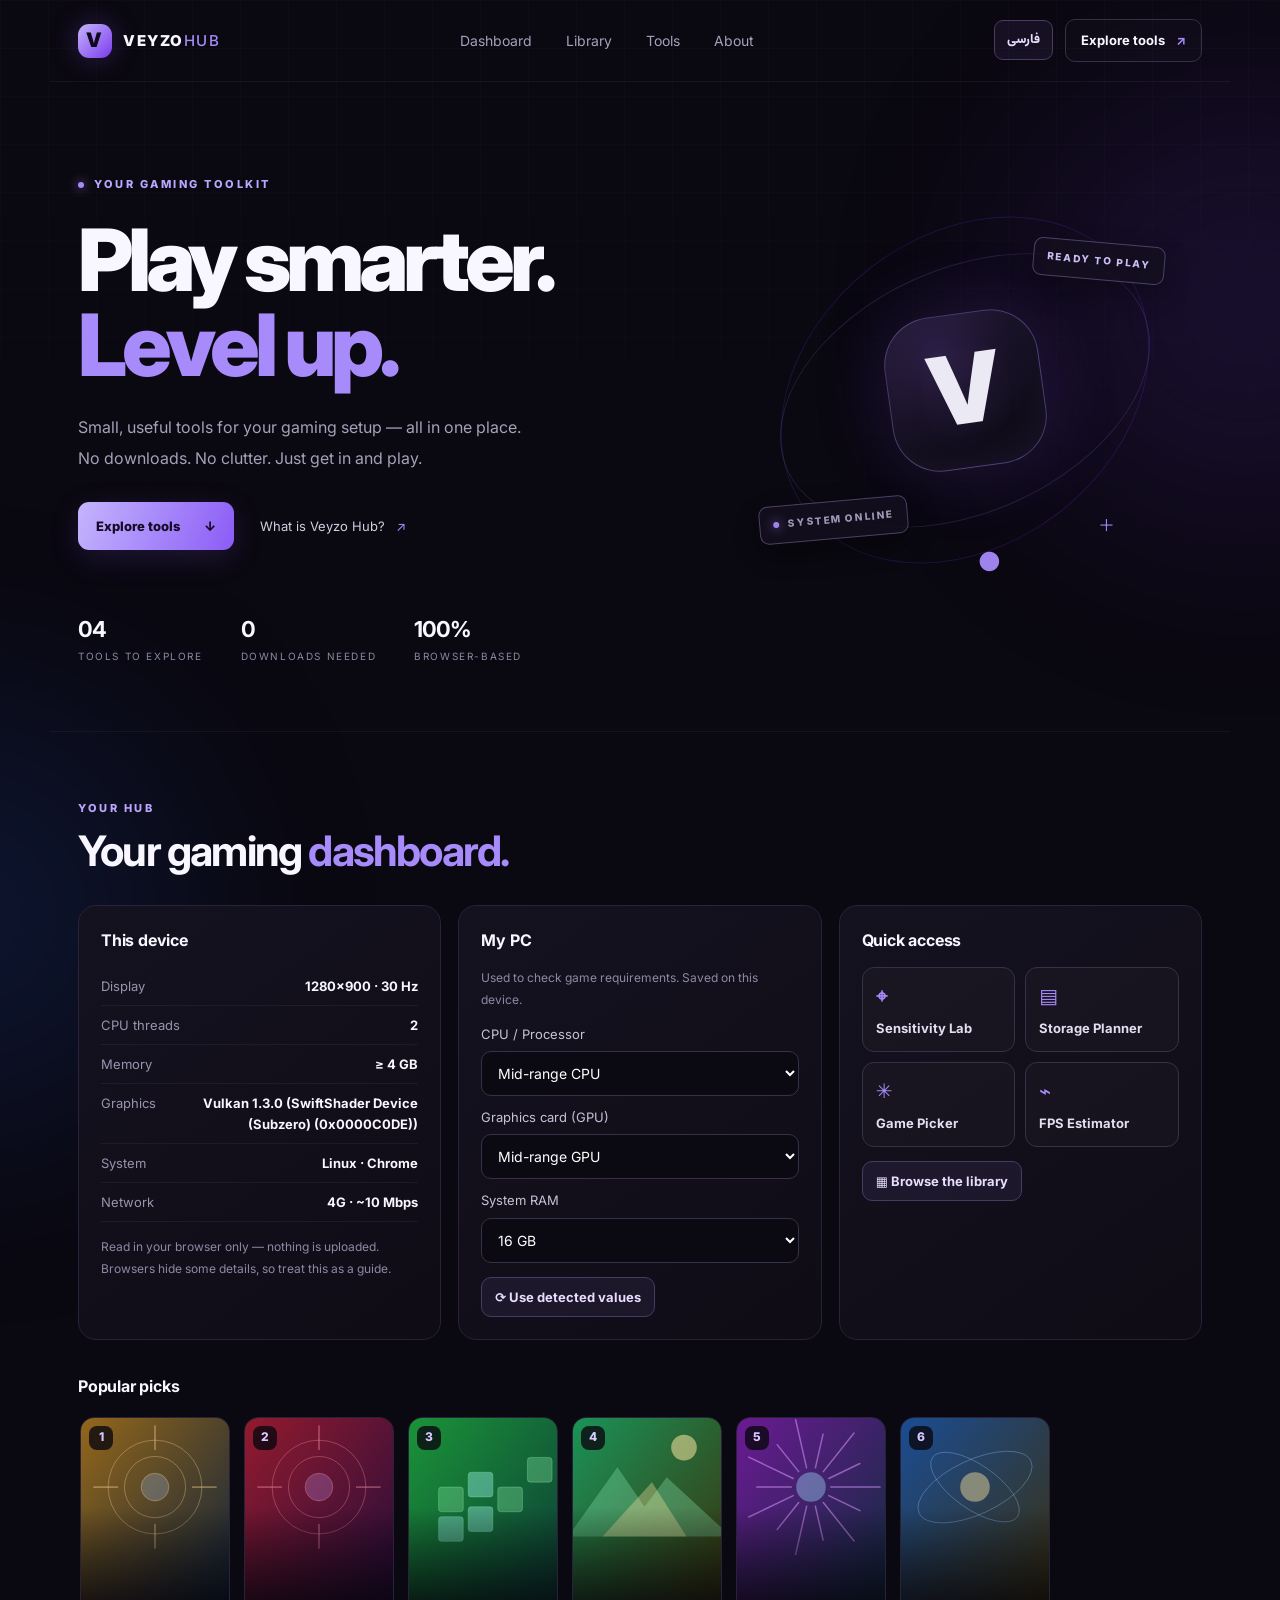
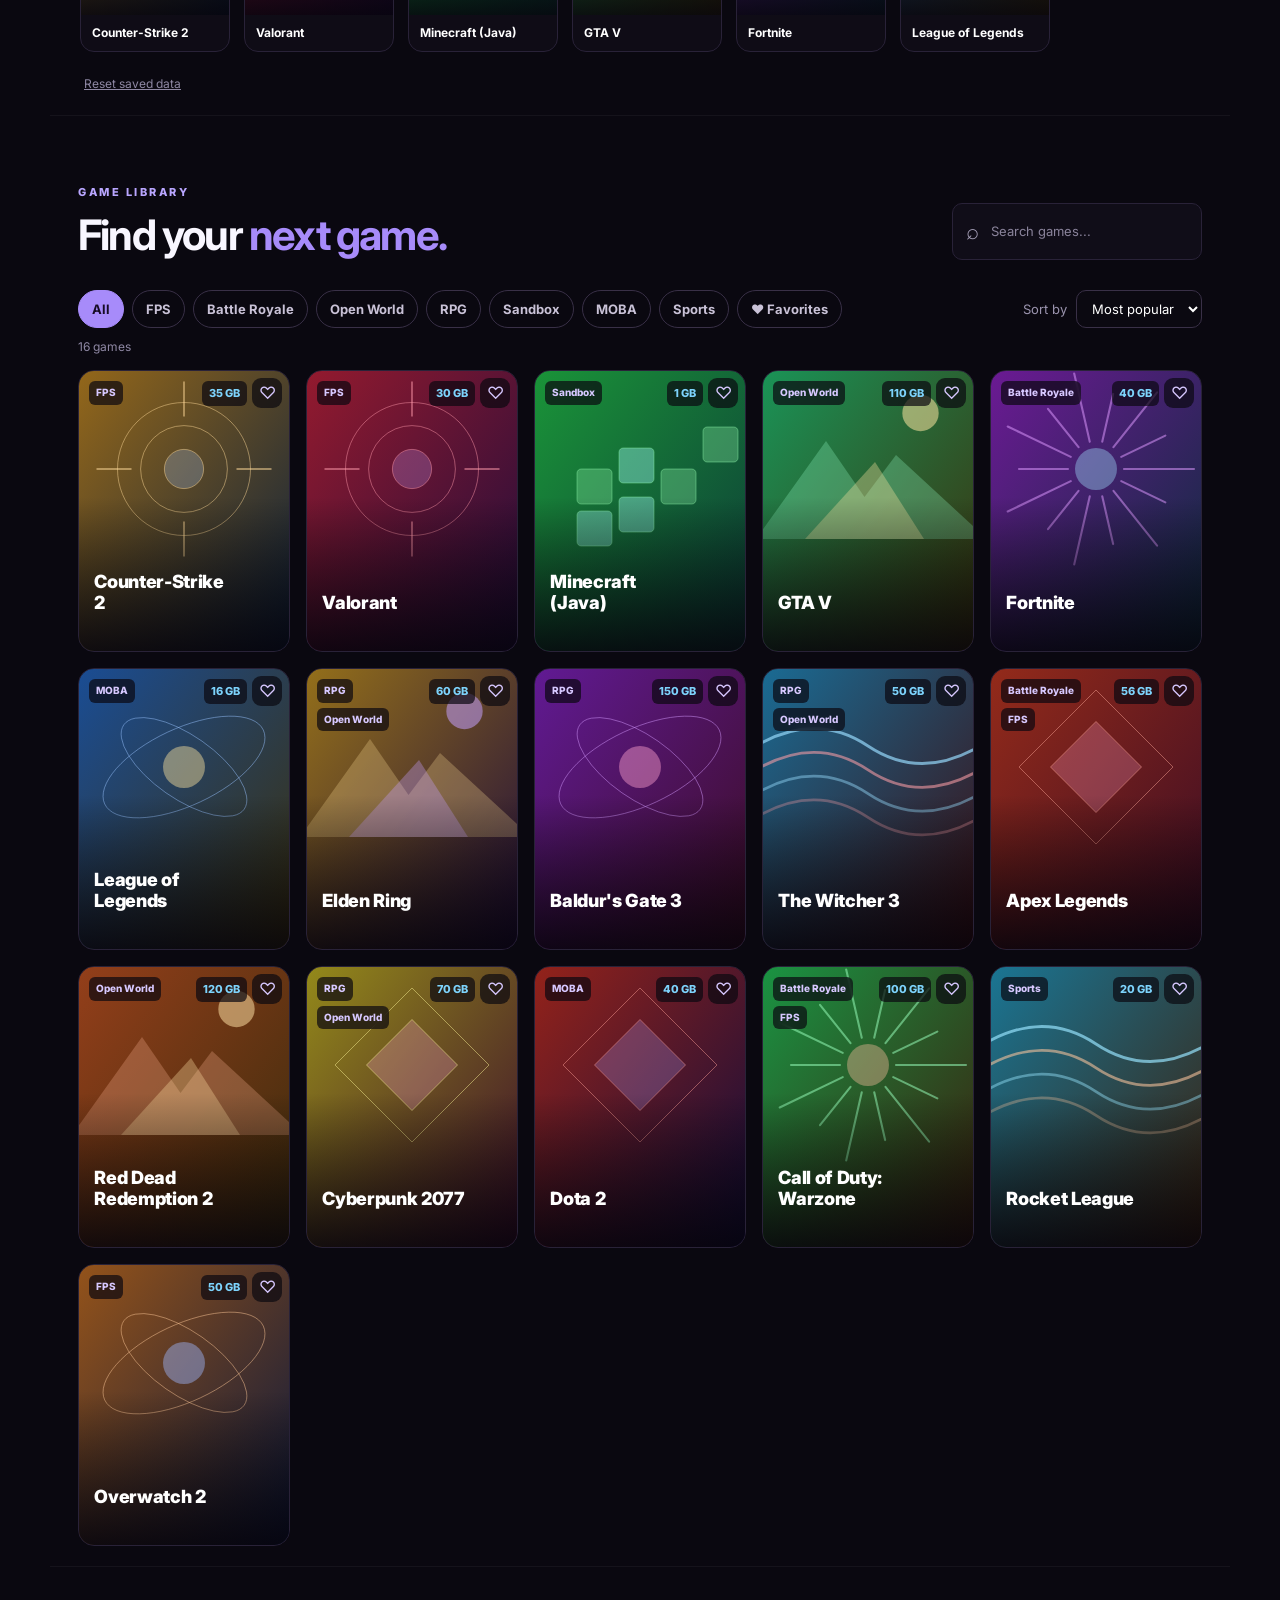
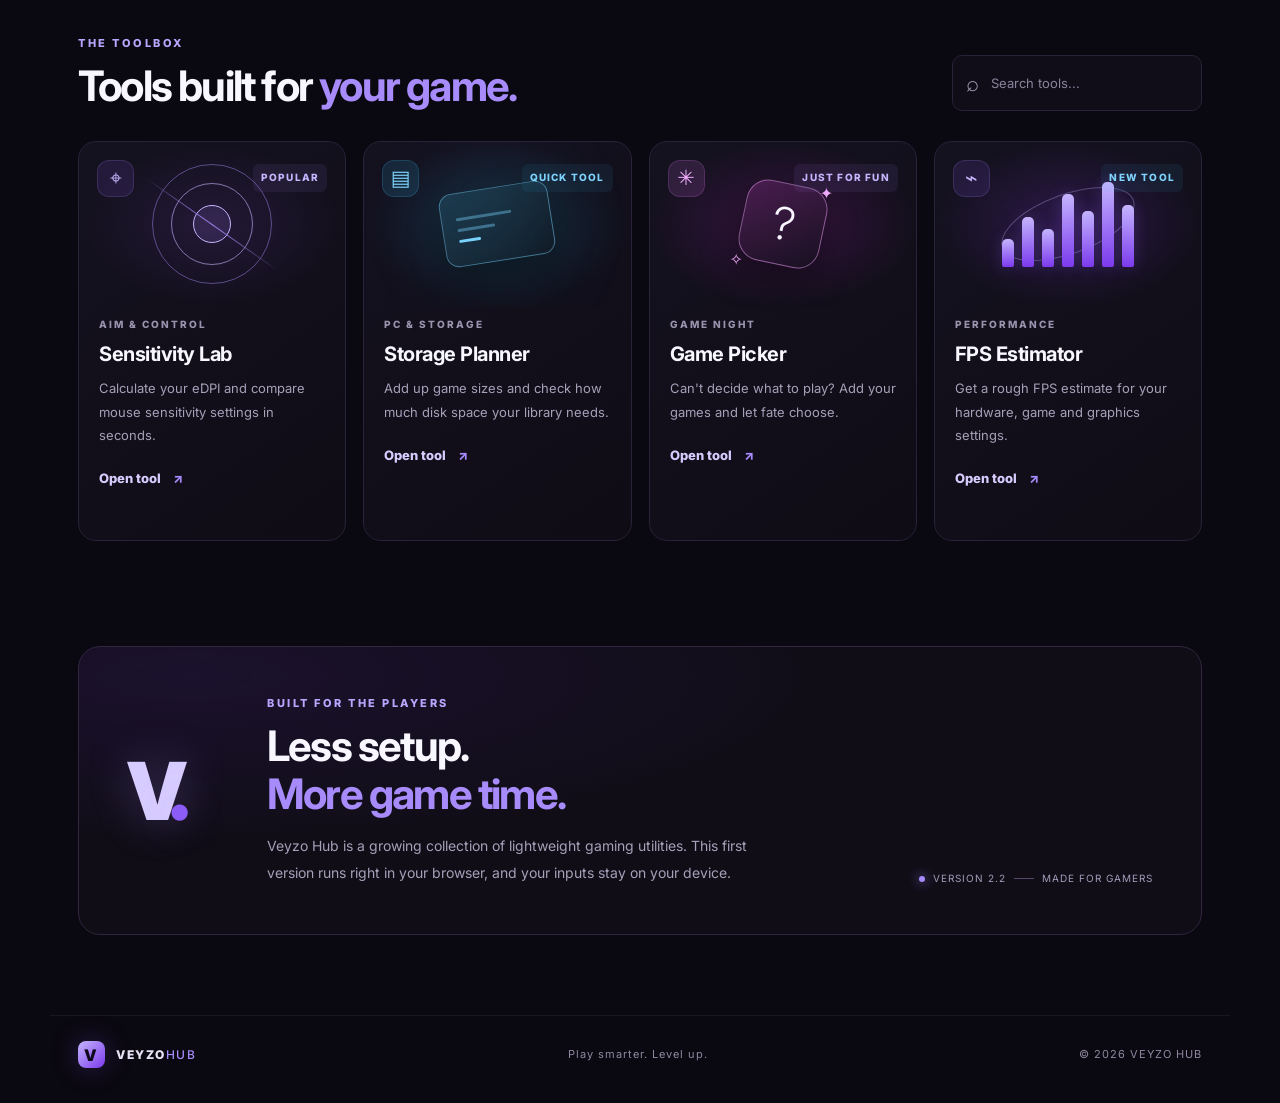
==== commit 3234efe0: "Add files via upload" ====
--- a/index.html
+++ b/index.html
@@ -33,7 +33,7 @@
   <link rel="preconnect" href="https://fonts.gstatic.com" crossorigin>
   <link rel="stylesheet" href="https://fonts.googleapis.com/css2?family=Inter:wght@400;500;700;800;900&family=Vazirmatn:wght@400;500;700;800&display=swap">
 
-  <link rel="stylesheet" href="style.css">
+  <link rel="stylesheet" href="style.css?v=2.2">
 
   <script type="application/ld+json">
   {"@context":"https://schema.org","@type":"WebSite","name":"Veyzo Hub","url":"https://elevon12.github.io/veyzo-hub/","inLanguage":["en","fa"],"description":"Clean, fast tools built for gamers."}
@@ -45,7 +45,7 @@
 
   <header class="topbar">
     <a class="brand" href="#top" aria-label="Veyzo Hub home"><span class="brand-mark">V</span><span>VEYZO<span class="brand-light">HUB</span></span></a>
-    <nav aria-label="Main"><a href="#tools" data-i18n="navTools">Tools</a><a href="#about" data-i18n="navAbout">About</a></nav>
+    <nav aria-label="Main"><a href="#dashboard" data-i18n="navDashboard">Dashboard</a><a href="#library" data-i18n="navLibrary">Library</a><a href="#tools" data-i18n="navTools">Tools</a><a href="#about" data-i18n="navAbout">About</a></nav>
     <div class="top-actions">
       <button id="languageToggle" class="language-toggle" type="button" lang="fa" aria-label="تغییر زبان به فارسی">فارسی</button>
       <a class="top-cta" href="#tools"><span data-i18n="explore">Explore tools</span> <span class="arr arr-flip" aria-hidden="true">↗</span></a>
@@ -74,6 +74,10 @@
         <div class="crosshair">+</div>
       </div>
     </section>
+
+    <section id="dashboard" class="dash-section"><div id="dashRoot"></div></section>
+
+    <section id="library" class="lib-section"><div id="libRoot"></div></section>
 
     <section id="tools" class="tools-section">
       <div class="section-heading">
@@ -139,7 +143,7 @@
         <h2 data-i18n-html="aboutTitle">Less setup.<br><span>More game time.</span></h2>
         <p data-i18n="aboutCopy">Veyzo Hub is a growing collection of lightweight gaming utilities. This first version runs right in your browser, and your inputs stay on your device.</p>
       </div>
-      <div class="about-note"><span class="tiny-dot"></span> <span data-i18n="version">VERSION 2.1</span> <span class="note-line"></span> <span data-i18n="madeFor">MADE FOR GAMERS</span></div>
+      <div class="about-note"><span class="tiny-dot"></span> <span data-i18n="version">VERSION 2.2</span> <span class="note-line"></span> <span data-i18n="madeFor">MADE FOR GAMERS</span></div>
     </section>
   </main>
 
@@ -163,6 +167,22 @@
     </section>
   </div>
 
-  <script src="script.js"></script>
+  <div class="modal-backdrop" id="gameModal" hidden>
+    <section class="tool-modal game-modal" role="dialog" aria-modal="true" aria-labelledby="gameTitle">
+      <button class="modal-close" id="gameClose" type="button" data-i18n-aria="closeGame" aria-label="Close">×</button>
+      <div id="gameBody" class="gm"></div>
+    </section>
+  </div>
+  <div id="toast" class="toast" role="status" aria-live="polite"></div>
+  <nav class="bottom-nav" aria-label="Quick">
+    <a href="#top"><span aria-hidden="true">⌂</span><b data-i18n="navHome">Home</b></a>
+    <a href="#dashboard"><span aria-hidden="true">◧</span><b data-i18n="navDashboard">Dashboard</b></a>
+    <a href="#library"><span aria-hidden="true">▦</span><b data-i18n="navLibrary">Library</b></a>
+    <a href="#tools"><span aria-hidden="true">✳</span><b data-i18n="navTools">Tools</b></a>
+  </nav>
+
+  <script src="games.js?v=2.2"></script>
+  <script src="script.js?v=2.2"></script>
+  <script src="extras.js?v=2.2"></script>
 </body>
 </html>
--- a/style.css
+++ b/style.css
@@ -216,6 +216,7 @@
   html[lang="fa"] .hero h1{font-size:42px}
   .hero-copy{max-width:350px;font-size:15px}
   .hero-art{top:165px;inset-inline-end:-225px;transform:scale(.8);opacity:.22}
+  .floating-chip{display:none}
   .hero-actions{gap:17px;flex-wrap:wrap}
   .hero-stats{gap:20px;margin-top:48px}
   .hero-stats strong{font-size:18px}
@@ -238,3 +239,71 @@
 @media(prefers-reduced-motion:reduce){
   *,*:before,*:after{scroll-behavior:auto!important;animation-duration:.01ms!important;animation-iteration-count:1!important;transition-duration:.01ms!important}
 }
+
+/* ===== v2.2: Dashboard, Library, game modal, polish ===== */
+.dash-section,.lib-section{max-width:1180px;margin:auto;padding:68px 28px 20px;border-top:1px solid #ffffff0c}
+.reveal{opacity:0;transform:translateY(18px);transition:opacity .6s ease,transform .6s ease}
+.reveal.in{opacity:1;transform:none}
+.dash-grid{display:grid;grid-template-columns:repeat(3,minmax(0,1fr));gap:17px}
+.dash-card{padding:22px;border:1px solid #292238;border-radius:18px;background:linear-gradient(145deg,#151220,#0f0c16)}
+.dash-card h3,.sub-title{font-size:16px;margin:0 0 14px;letter-spacing:-.2px}
+.sub-title{margin:34px 0 14px}
+.sys-list{margin:0}.sys-list div{display:flex;justify-content:space-between;gap:14px;padding:9px 0;border-bottom:1px solid #ffffff0d;font-size:13px}
+.sys-list dt{color:#9a93ad}.sys-list dd{margin:0;text-align:end;font-weight:700;overflow-wrap:anywhere}
+.dash-note{font-size:12px;color:#8f88a4;line-height:1.8;margin:14px 0 0}
+.pc-form{display:grid;gap:11px;margin:14px 0}
+.chip-btn{display:inline-flex;align-items:center;gap:8px;padding:9px 13px;border:1px solid #4b3a63;border-radius:10px;background:#a78bfa13;color:#e8ddff;font:inherit;font-size:13px;font-weight:700;cursor:pointer;transition:background .2s,border-color .2s}
+.chip-btn:hover,.chip-btn.on{background:#a78bfa2a;border-color:#a78bfa}
+.quick-grid{display:grid;grid-template-columns:1fr 1fr;gap:10px;margin-bottom:14px}
+.quick{display:flex;flex-direction:column;gap:6px;align-items:flex-start;padding:13px;border:1px solid #393047;border-radius:12px;background:#ffffff05;color:#e5def1;font:inherit;font-size:13px;font-weight:700;text-align:start;cursor:pointer;transition:transform .2s,border-color .2s}
+.quick:hover{transform:translateY(-3px);border-color:#a78bfa}.quick span{font-size:20px;color:var(--purple)}
+.popular-row{display:flex;gap:14px;overflow-x:auto;padding:4px 2px 16px;scroll-snap-type:x proximity}
+.pop-card{position:relative;flex:none;width:150px;padding:0;border:1px solid #292238;border-radius:14px;overflow:hidden;background:#0f0c16;color:white;font:inherit;cursor:pointer;scroll-snap-align:start;text-align:start;transition:transform .25s,border-color .25s}
+.pop-card:hover{transform:translateY(-5px);border-color:#a78bfa}
+.pop-card svg{display:block;width:100%;aspect-ratio:3/4;height:auto}
+.pop-card strong{display:block;padding:9px 11px;font-size:12px}
+.pop-rank{position:absolute;top:8px;inset-inline-start:8px;z-index:1;min-width:24px;height:24px;display:grid;place-items:center;border-radius:8px;background:#0a0810cc;color:#d7c8ff;font-size:12px;font-weight:800}
+.reset-link{margin-top:6px;border:0;background:none;color:#8f88a4;font:inherit;font-size:12px;text-decoration:underline;cursor:pointer}
+.lib-controls{display:flex;justify-content:space-between;align-items:center;gap:16px;flex-wrap:wrap;margin-bottom:8px}
+.chips{display:flex;gap:8px;flex-wrap:wrap}
+.chip{padding:8px 13px;border:1px solid #393047;border-radius:99px;background:transparent;color:#c9c2d7;font:inherit;font-size:13px;font-weight:700;cursor:pointer;transition:all .2s}
+.chip:hover{border-color:#a78bfa}.chip.on{background:#a78bfa;border-color:#a78bfa;color:#160c24}
+.sort-wrap{display:flex;align-items:center;gap:9px;font-size:13px;color:#9a93ad}
+.sort-wrap select{padding:9px 11px;border:1px solid #393047;border-radius:10px;background:#0b0911;color:white;font:inherit;font-size:13px}
+.lib-count{font-size:12px;color:#8f88a4;margin:10px 0 14px}
+.game-grid{display:grid;grid-template-columns:repeat(auto-fill,minmax(190px,1fr));gap:16px}
+.game-card{position:relative}
+.cover-btn{display:block;width:100%;padding:0;border:1px solid #292238;border-radius:16px;overflow:hidden;background:#0f0c16;color:white;font:inherit;text-align:start;cursor:pointer;position:relative;transition:transform .3s,border-color .3s,box-shadow .3s}
+.cover-btn svg{display:block;width:100%;aspect-ratio:3/4;height:auto;transition:transform .5s}
+.cover-btn:hover{transform:translateY(-6px);border-color:#a78bfa;box-shadow:0 20px 45px #0006}
+.cover-btn:hover svg{transform:scale(1.06)}
+.game-meta{position:absolute;inset-inline:0;top:0;display:flex;justify-content:space-between;align-items:flex-start;gap:6px;padding:10px 10px 0;pointer-events:none}
+.game-tags{display:flex;flex-wrap:wrap;gap:5px}
+.game-tags i{font-style:normal;font-size:10px;font-weight:800;padding:4px 7px;border-radius:6px;background:#0a0810b3;color:#d7c8ff;backdrop-filter:blur(4px)}
+.game-size{font-size:11px;font-weight:800;padding:4px 7px;border-radius:6px;background:#0a0810b3;color:#7dd3fc;white-space:nowrap;margin-inline-end:32px}
+.fav-btn{position:absolute;top:8px;inset-inline-end:8px;width:30px;height:30px;border:0;border-radius:9px;background:#0a0810b3;color:#d7c8ff;font-size:17px;cursor:pointer;transition:transform .2s,color .2s}
+.fav-btn:hover{transform:scale(1.15)}.fav-btn.on{color:#f0abfc}
+.game-modal{width:min(100%,760px)}
+.gm{display:grid;grid-template-columns:230px 1fr;gap:26px}
+.gm-cover{border-radius:16px;overflow:hidden;border:1px solid #393047;align-self:start}.gm-cover svg{display:block;width:100%;height:auto;aspect-ratio:3/4}
+.gm-info h2{font-size:28px;margin:10px 0 4px}.gm-meta{font-size:13px;color:var(--muted);margin:0 0 10px}
+.verdict{margin:0 0 14px;padding:10px 13px;border-radius:10px;font-size:13px;font-weight:700}
+.verdict.good{background:#22c55e1a;color:#86efac}.verdict.ok{background:#facc151a;color:#fde047}.verdict.bad{background:#f431431a;color:#fda4af}.verdict.neutral{background:#ffffff08;color:var(--muted);font-weight:500}
+.spec-grid{display:grid;grid-template-columns:1fr 1fr;gap:14px}.spec-grid h4{margin:0 0 6px;font-size:12px;color:#b9a6ff}
+.spec-grid dl{margin:0}.spec-grid dl div{padding:6px 0;border-bottom:1px solid #ffffff0d;font-size:12px}.spec-grid dt{color:#8f88a4}.spec-grid dd{margin:0;font-weight:700}
+.gm-actions{display:flex;flex-wrap:wrap;gap:9px;margin-top:16px}.gm-actions .modal-button{width:auto;margin:0;padding:10px 16px}
+.toast{position:fixed;inset-inline:0;bottom:26px;margin:auto;width:max-content;max-width:90vw;z-index:40;padding:11px 18px;border:1px solid #6d529a;border-radius:11px;background:#171322;color:#f8f6ff;font-size:13px;font-weight:700;box-shadow:0 12px 40px #0008;opacity:0;transform:translateY(14px);pointer-events:none;transition:all .3s}
+.toast.show{opacity:1;transform:none}
+.bottom-nav{display:none}
+html[lang="fa"] .game-tags i,html[lang="fa"] .game-size{font-size:11px}
+@media(max-width:1000px){.dash-grid{grid-template-columns:1fr 1fr}.dash-card:last-child{grid-column:span 2}}
+@media(max-width:700px){.gm{grid-template-columns:1fr}.gm-cover{max-width:200px}}
+@media(max-width:560px){
+  .dash-section,.lib-section{padding:48px 18px 10px}.dash-grid{grid-template-columns:1fr}.dash-card:last-child{grid-column:auto}
+  .game-grid{grid-template-columns:repeat(2,minmax(0,1fr));gap:11px}.game-size{display:none}
+  .spec-grid{grid-template-columns:1fr}
+  body{padding-bottom:68px}
+  .bottom-nav{display:flex;position:fixed;inset-inline:0;bottom:0;z-index:9;justify-content:space-around;padding:8px 6px calc(8px + env(safe-area-inset-bottom));background:#0e0b15f2;border-top:1px solid #292238;backdrop-filter:blur(14px)}
+  .bottom-nav a{display:flex;flex-direction:column;align-items:center;gap:2px;font-size:10px;color:#a6a0b8;min-width:60px}.bottom-nav a span{font-size:18px;color:var(--purple)}.bottom-nav b{font-weight:700}
+  .toast{bottom:84px}
+}
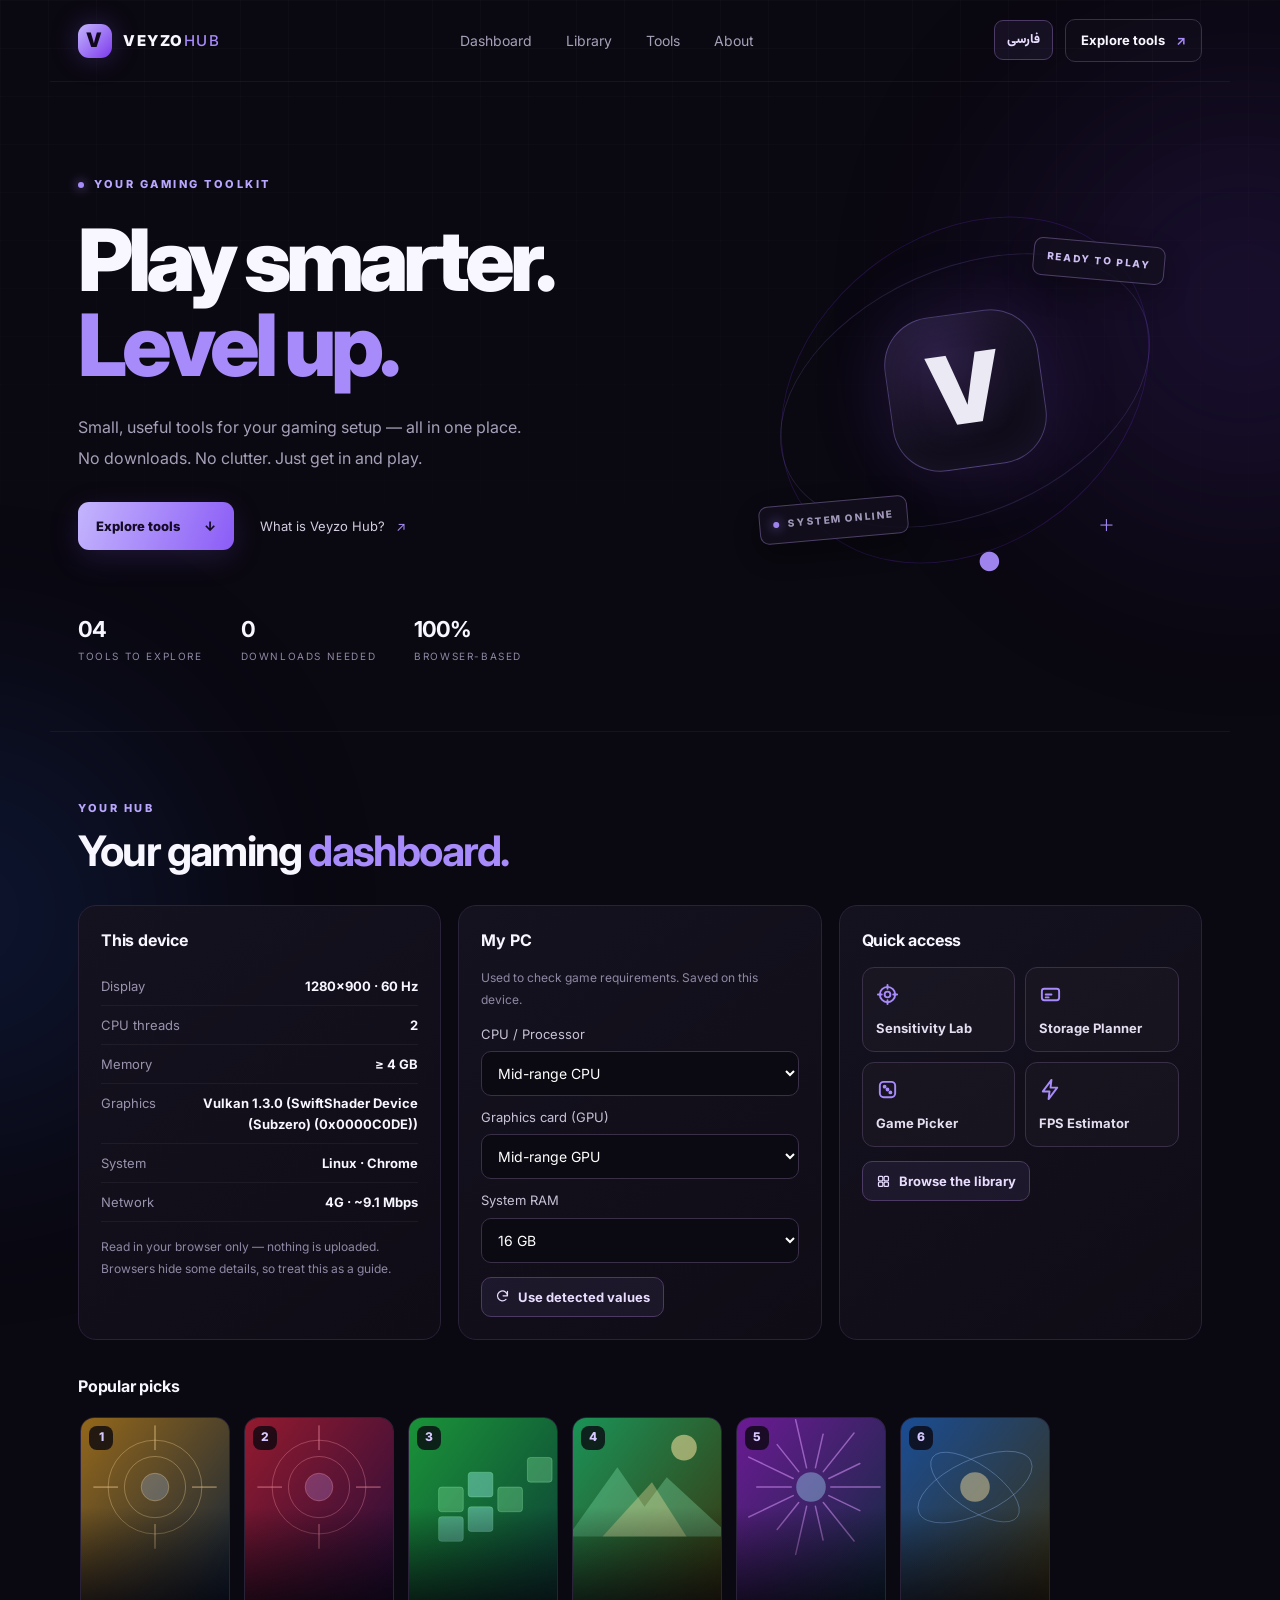
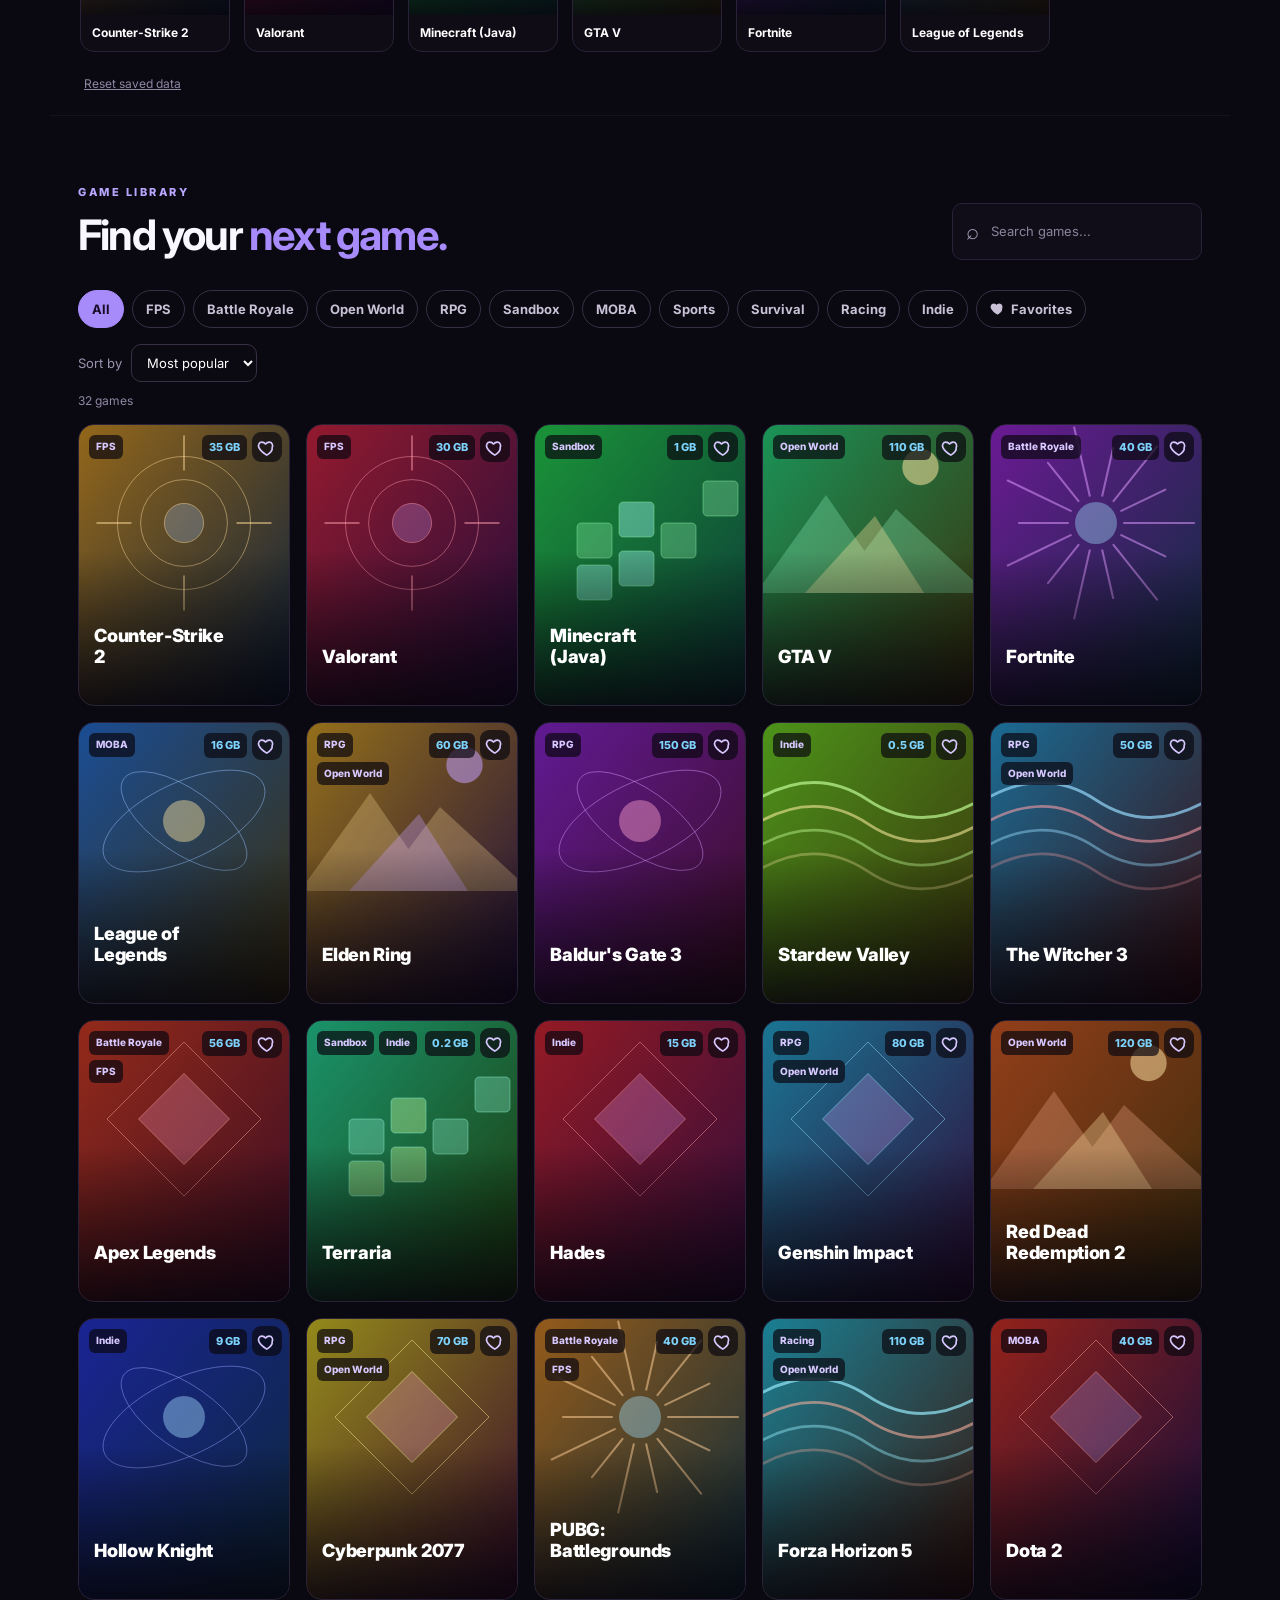
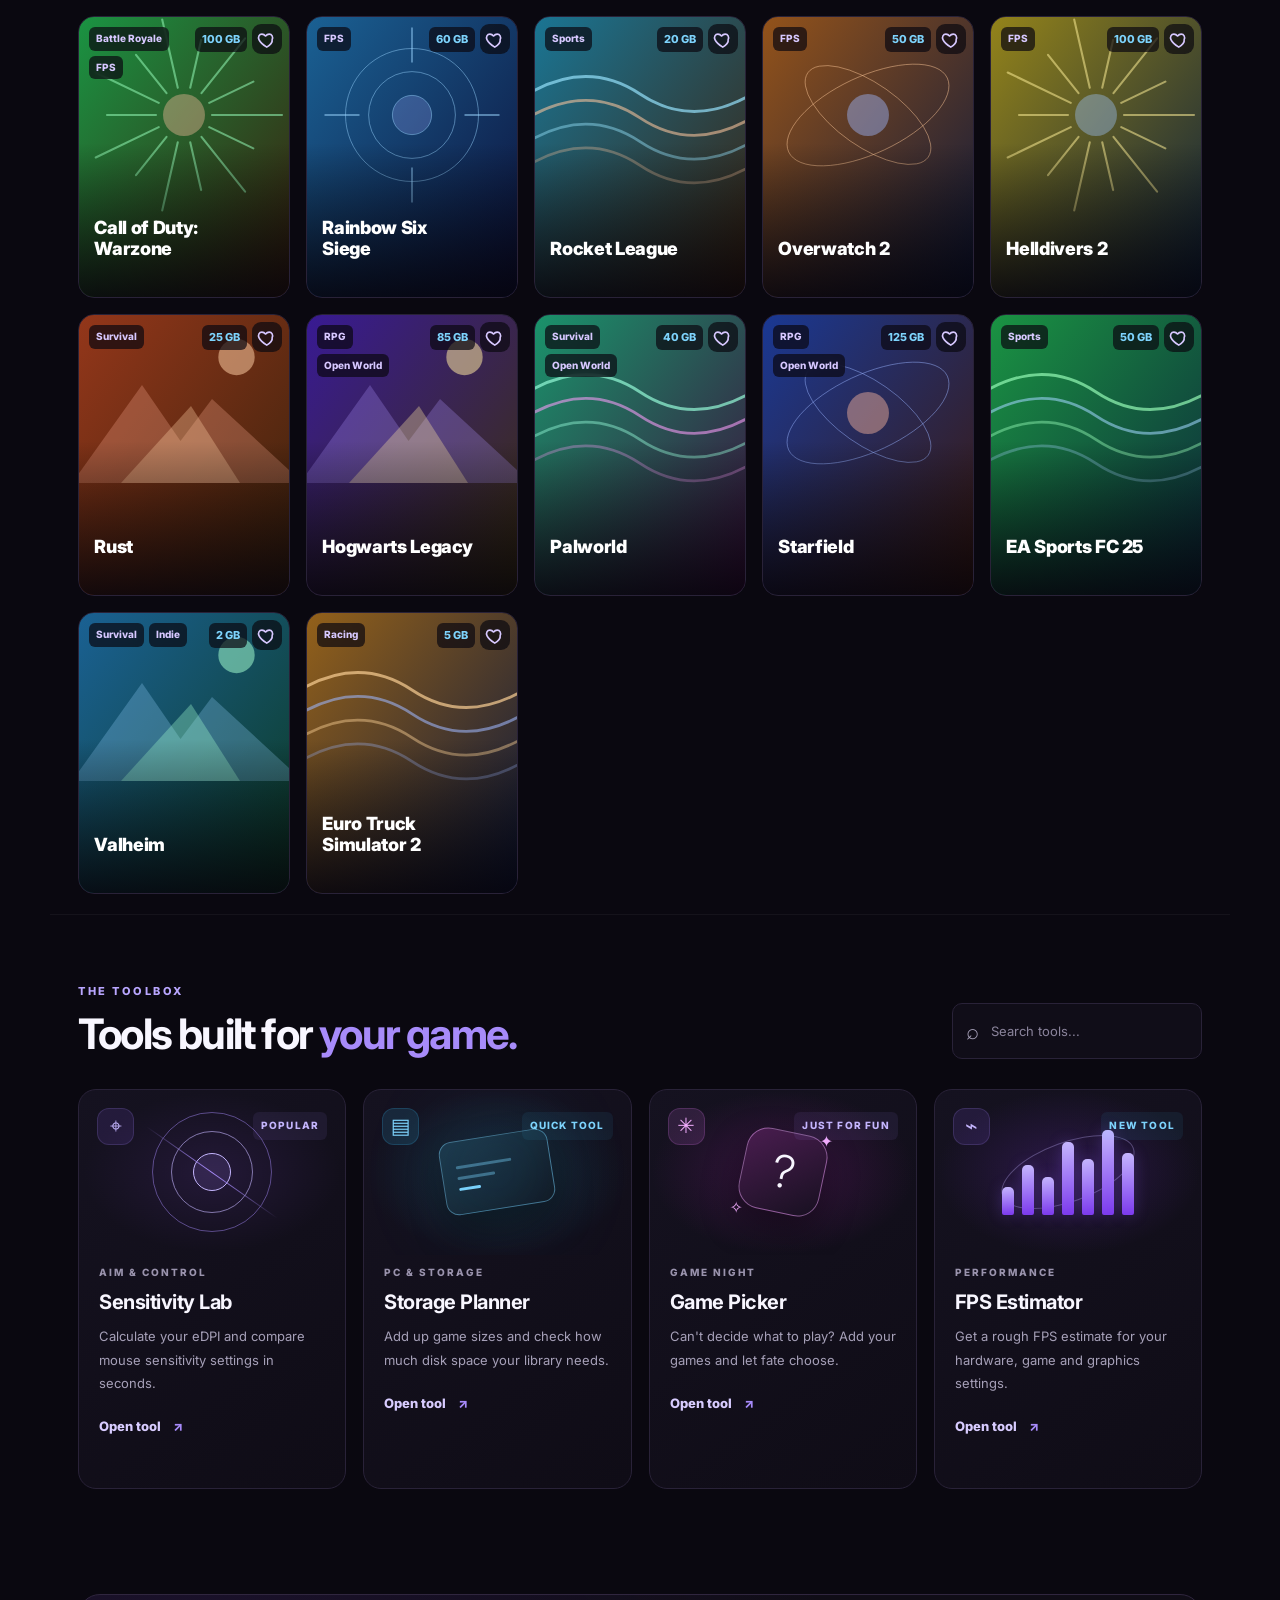
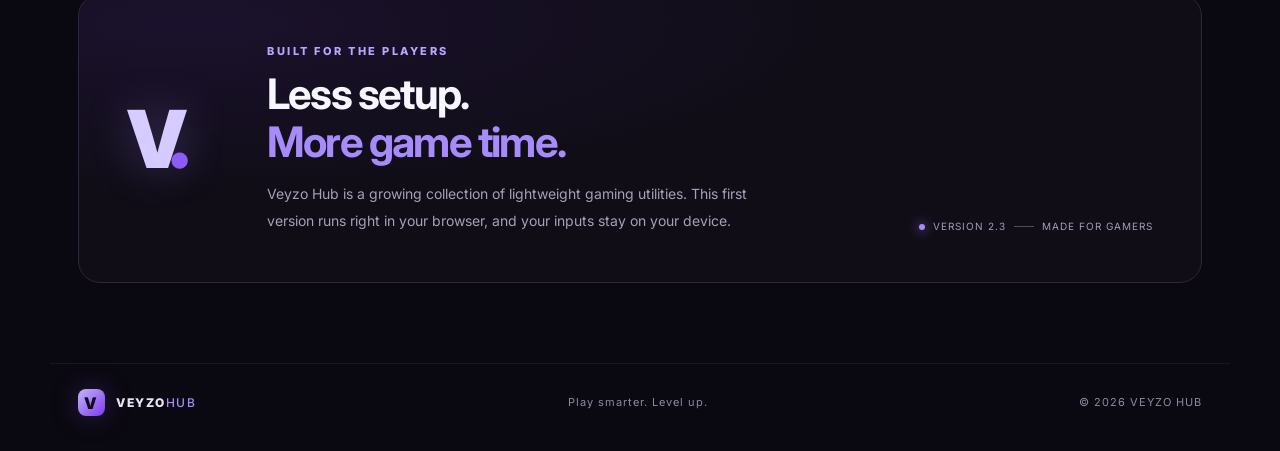
==== commit 5cadacd3: "Add files via upload" ====
--- a/index.html
+++ b/index.html
@@ -33,7 +33,7 @@
   <link rel="preconnect" href="https://fonts.gstatic.com" crossorigin>
   <link rel="stylesheet" href="https://fonts.googleapis.com/css2?family=Inter:wght@400;500;700;800;900&family=Vazirmatn:wght@400;500;700;800&display=swap">
 
-  <link rel="stylesheet" href="style.css?v=2.2">
+  <link rel="stylesheet" href="style.css?v=2.3">
 
   <script type="application/ld+json">
   {"@context":"https://schema.org","@type":"WebSite","name":"Veyzo Hub","url":"https://elevon12.github.io/veyzo-hub/","inLanguage":["en","fa"],"description":"Clean, fast tools built for gamers."}
@@ -143,7 +143,7 @@
         <h2 data-i18n-html="aboutTitle">Less setup.<br><span>More game time.</span></h2>
         <p data-i18n="aboutCopy">Veyzo Hub is a growing collection of lightweight gaming utilities. This first version runs right in your browser, and your inputs stay on your device.</p>
       </div>
-      <div class="about-note"><span class="tiny-dot"></span> <span data-i18n="version">VERSION 2.2</span> <span class="note-line"></span> <span data-i18n="madeFor">MADE FOR GAMERS</span></div>
+      <div class="about-note"><span class="tiny-dot"></span> <span data-i18n="version">VERSION 2.3</span> <span class="note-line"></span> <span data-i18n="madeFor">MADE FOR GAMERS</span></div>
     </section>
   </main>
 
@@ -175,14 +175,14 @@
   </div>
   <div id="toast" class="toast" role="status" aria-live="polite"></div>
   <nav class="bottom-nav" aria-label="Quick">
-    <a href="#top"><span aria-hidden="true">⌂</span><b data-i18n="navHome">Home</b></a>
-    <a href="#dashboard"><span aria-hidden="true">◧</span><b data-i18n="navDashboard">Dashboard</b></a>
-    <a href="#library"><span aria-hidden="true">▦</span><b data-i18n="navLibrary">Library</b></a>
-    <a href="#tools"><span aria-hidden="true">✳</span><b data-i18n="navTools">Tools</b></a>
+    <a href="#top"><span data-ico="home" aria-hidden="true"></span><b data-i18n="navHome">Home</b></a>
+    <a href="#dashboard"><span data-ico="dash" aria-hidden="true"></span><b data-i18n="navDashboard">Dashboard</b></a>
+    <a href="#library"><span data-ico="grid" aria-hidden="true"></span><b data-i18n="navLibrary">Library</b></a>
+    <a href="#tools"><span data-ico="bolt" aria-hidden="true"></span><b data-i18n="navTools">Tools</b></a>
   </nav>
 
-  <script src="games.js?v=2.2"></script>
-  <script src="script.js?v=2.2"></script>
-  <script src="extras.js?v=2.2"></script>
+  <script src="games.js?v=2.3"></script>
+  <script src="script.js?v=2.3"></script>
+  <script src="extras.js?v=2.3"></script>
 </body>
 </html>
--- a/style.css
+++ b/style.css
@@ -307,3 +307,16 @@
   .bottom-nav a{display:flex;flex-direction:column;align-items:center;gap:2px;font-size:10px;color:#a6a0b8;min-width:60px}.bottom-nav a span{font-size:18px;color:var(--purple)}.bottom-nav b{font-weight:700}
   .toast{bottom:84px}
 }
+
+/* ===== v2.3 fixes ===== */
+.ico{display:inline-block;vertical-align:-.17em;flex:none}
+.fav-btn{display:grid;place-items:center;padding:0}
+.chip{display:inline-flex;align-items:center;gap:6px}
+.cover-wrap{display:block;position:relative;aspect-ratio:3/4;overflow:hidden}
+.cover-wrap>svg,.cover-wrap>img{position:absolute;inset:0;width:100%;height:100%;object-fit:cover;aspect-ratio:auto}
+.gm-cover .cover-wrap,.pop-card .cover-wrap{width:100%}
+.bottom-nav a span{display:grid;place-items:center}
+.quick span{display:block}
+
+.reveal.done{transition:transform .25s,border-color .25s,opacity .25s;transition-delay:0s}
+.cover-wrap{direction:ltr}
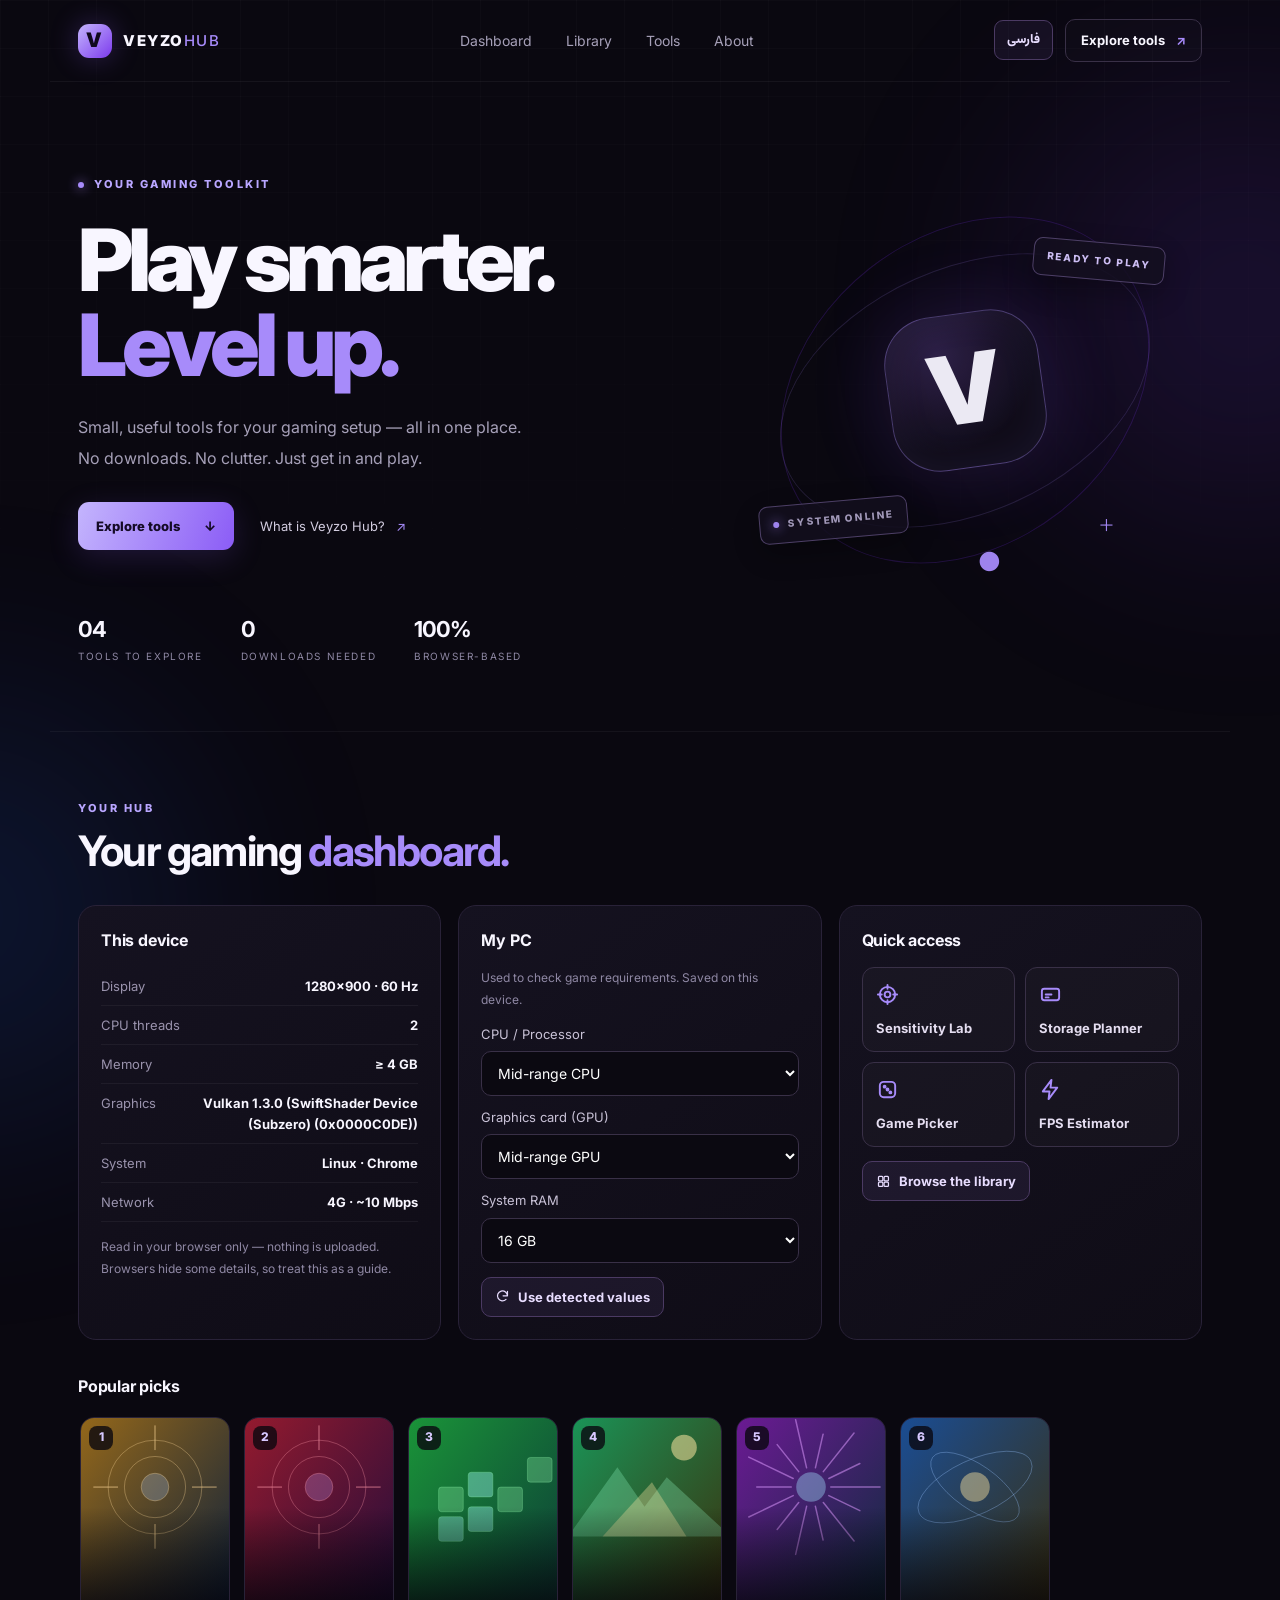
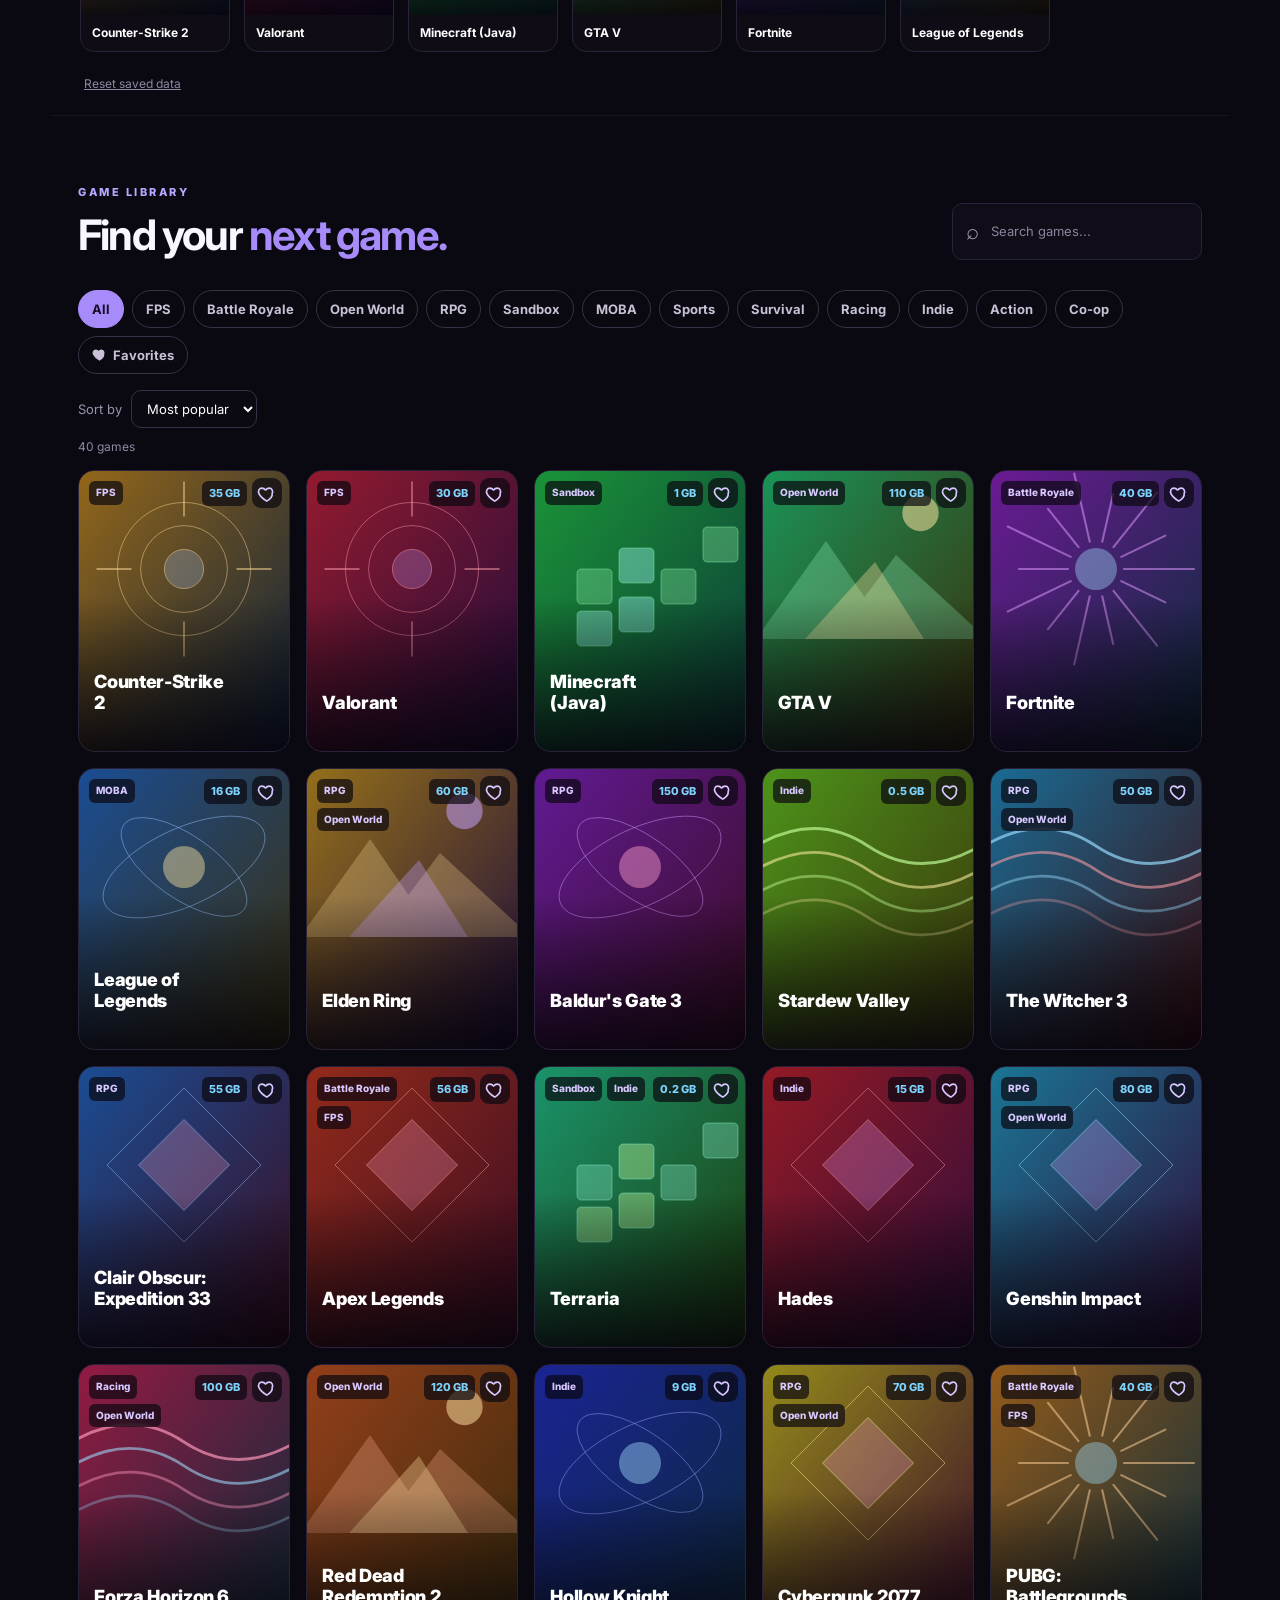
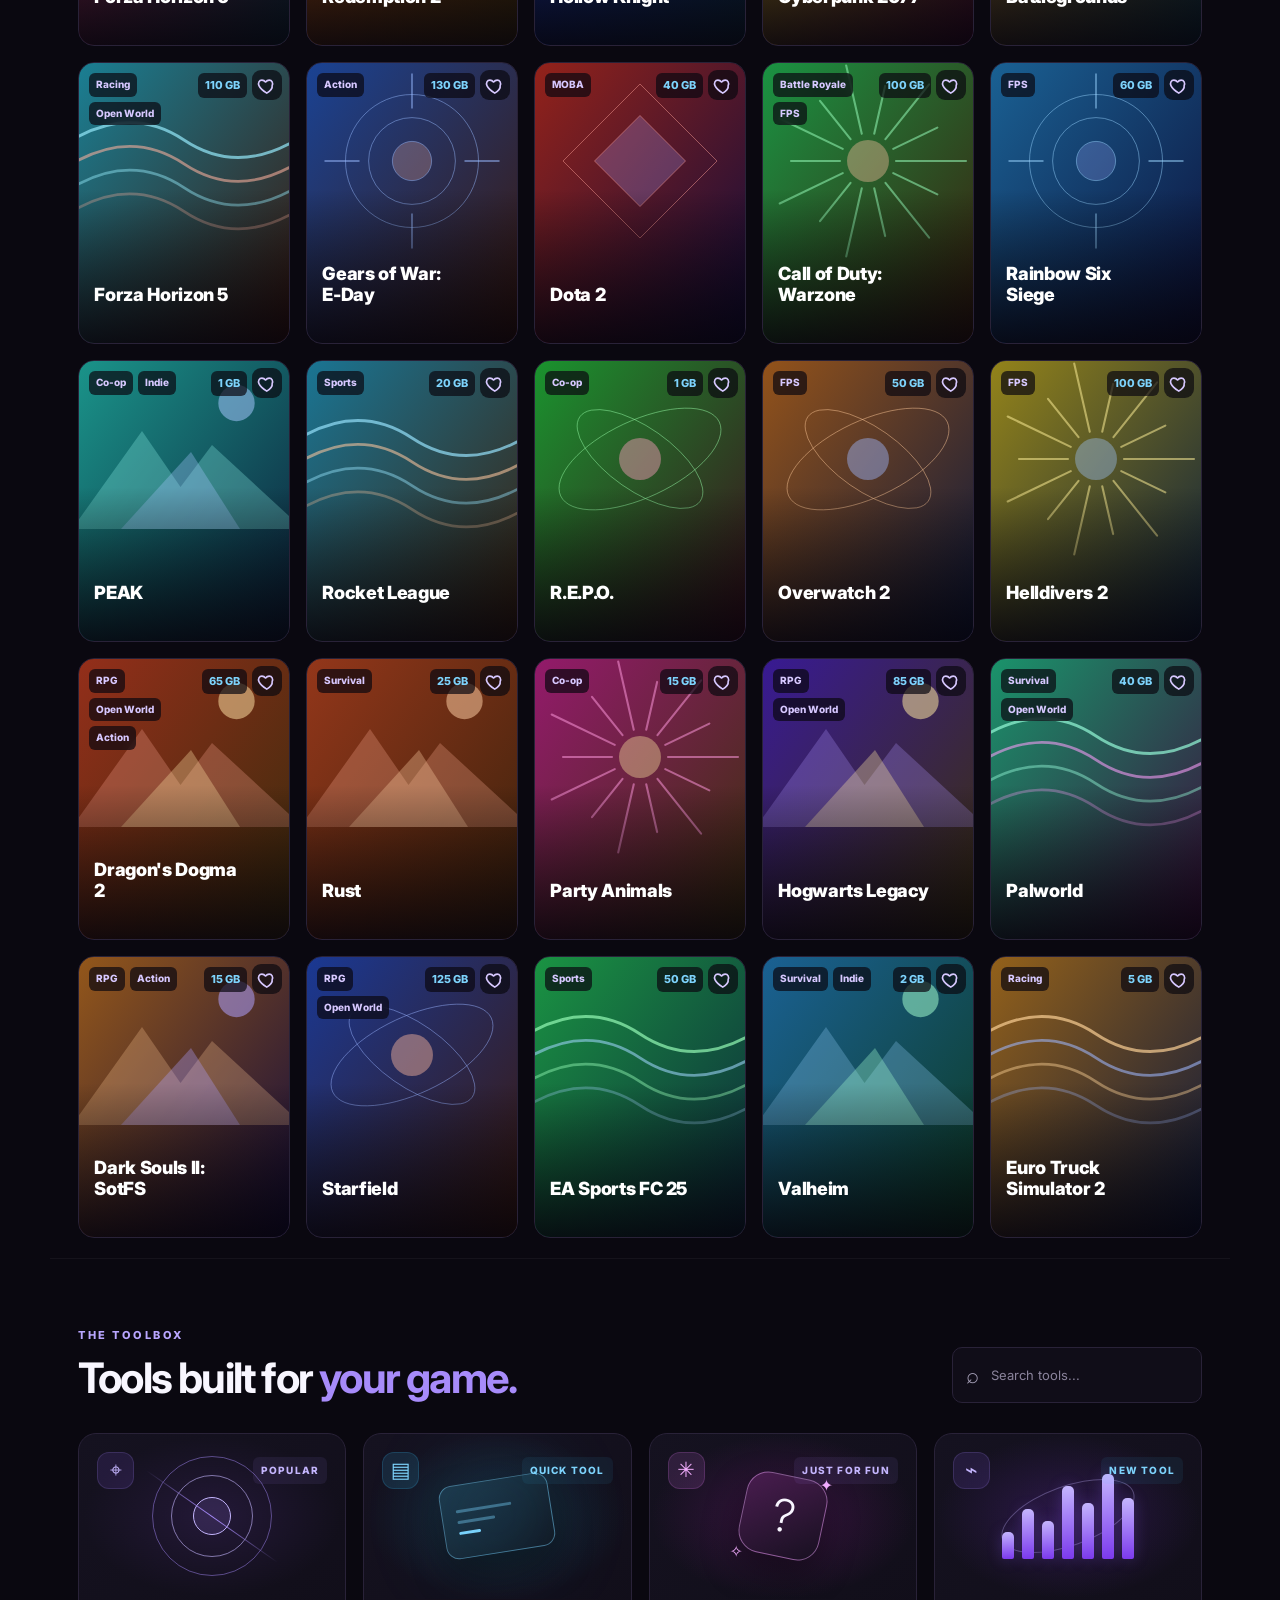
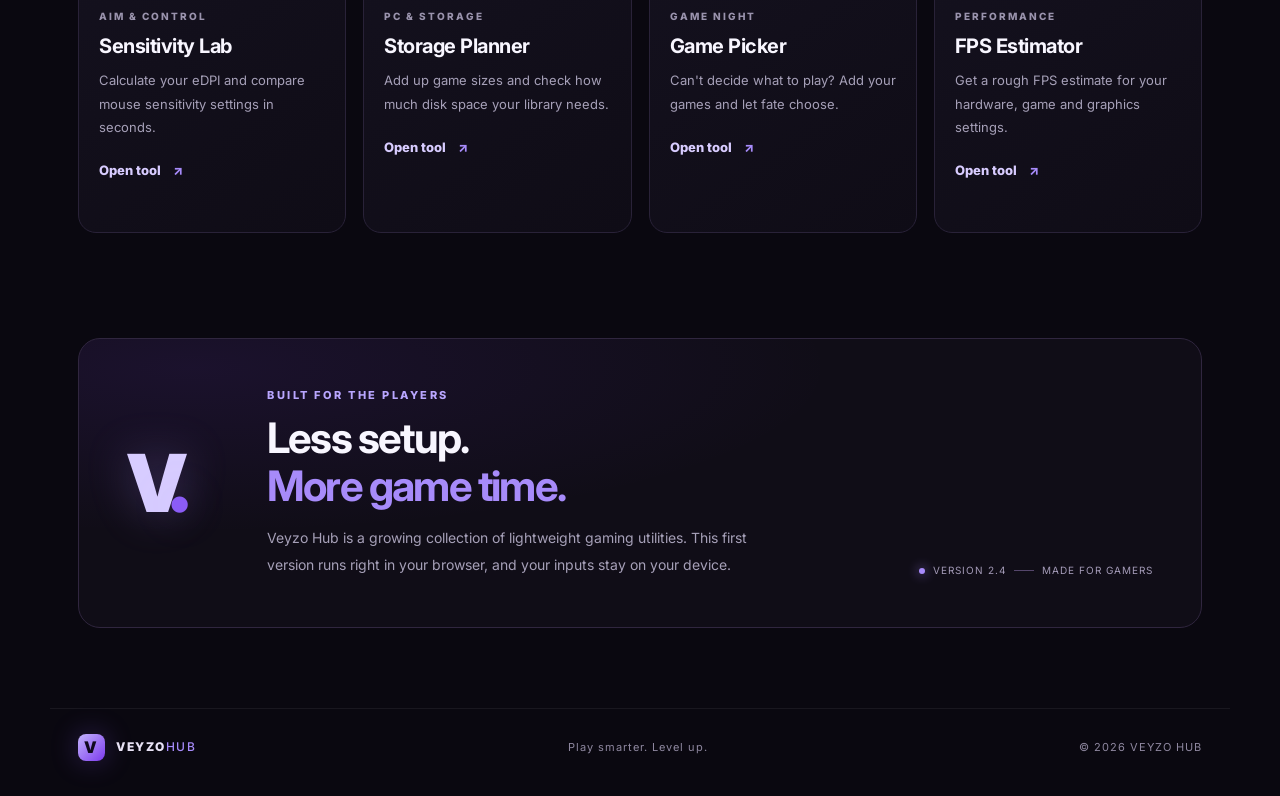
==== commit 4830586f: "Add files via upload" ====
--- a/index.html
+++ b/index.html
@@ -33,7 +33,7 @@
   <link rel="preconnect" href="https://fonts.gstatic.com" crossorigin>
   <link rel="stylesheet" href="https://fonts.googleapis.com/css2?family=Inter:wght@400;500;700;800;900&family=Vazirmatn:wght@400;500;700;800&display=swap">
 
-  <link rel="stylesheet" href="style.css?v=2.3">
+  <link rel="stylesheet" href="style.css?v=2.4">
 
   <script type="application/ld+json">
   {"@context":"https://schema.org","@type":"WebSite","name":"Veyzo Hub","url":"https://elevon12.github.io/veyzo-hub/","inLanguage":["en","fa"],"description":"Clean, fast tools built for gamers."}
@@ -143,7 +143,7 @@
         <h2 data-i18n-html="aboutTitle">Less setup.<br><span>More game time.</span></h2>
         <p data-i18n="aboutCopy">Veyzo Hub is a growing collection of lightweight gaming utilities. This first version runs right in your browser, and your inputs stay on your device.</p>
       </div>
-      <div class="about-note"><span class="tiny-dot"></span> <span data-i18n="version">VERSION 2.3</span> <span class="note-line"></span> <span data-i18n="madeFor">MADE FOR GAMERS</span></div>
+      <div class="about-note"><span class="tiny-dot"></span> <span data-i18n="version">VERSION 2.4</span> <span class="note-line"></span> <span data-i18n="madeFor">MADE FOR GAMERS</span></div>
     </section>
   </main>
 
@@ -181,8 +181,8 @@
     <a href="#tools"><span data-ico="bolt" aria-hidden="true"></span><b data-i18n="navTools">Tools</b></a>
   </nav>
 
-  <script src="games.js?v=2.3"></script>
-  <script src="script.js?v=2.3"></script>
-  <script src="extras.js?v=2.3"></script>
+  <script src="games.js?v=2.4"></script>
+  <script src="script.js?v=2.4"></script>
+  <script src="extras.js?v=2.4"></script>
 </body>
 </html>
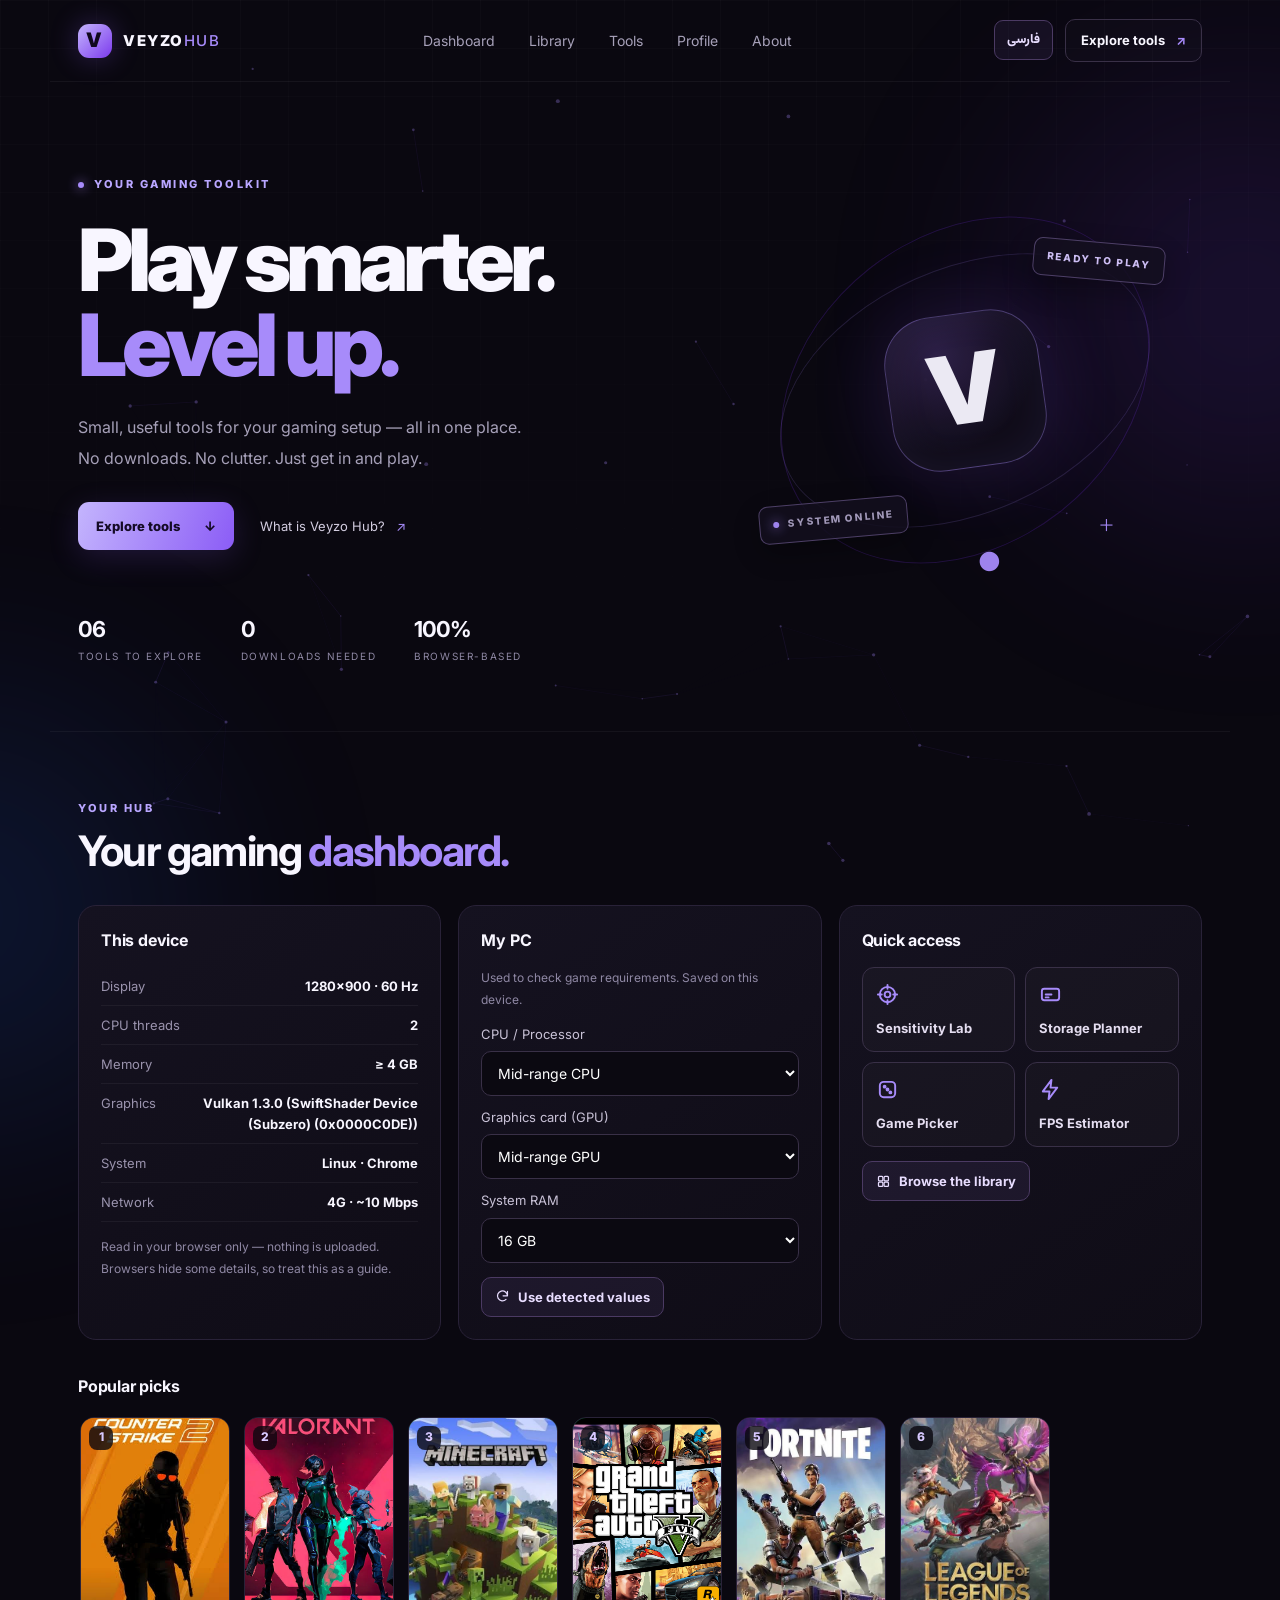
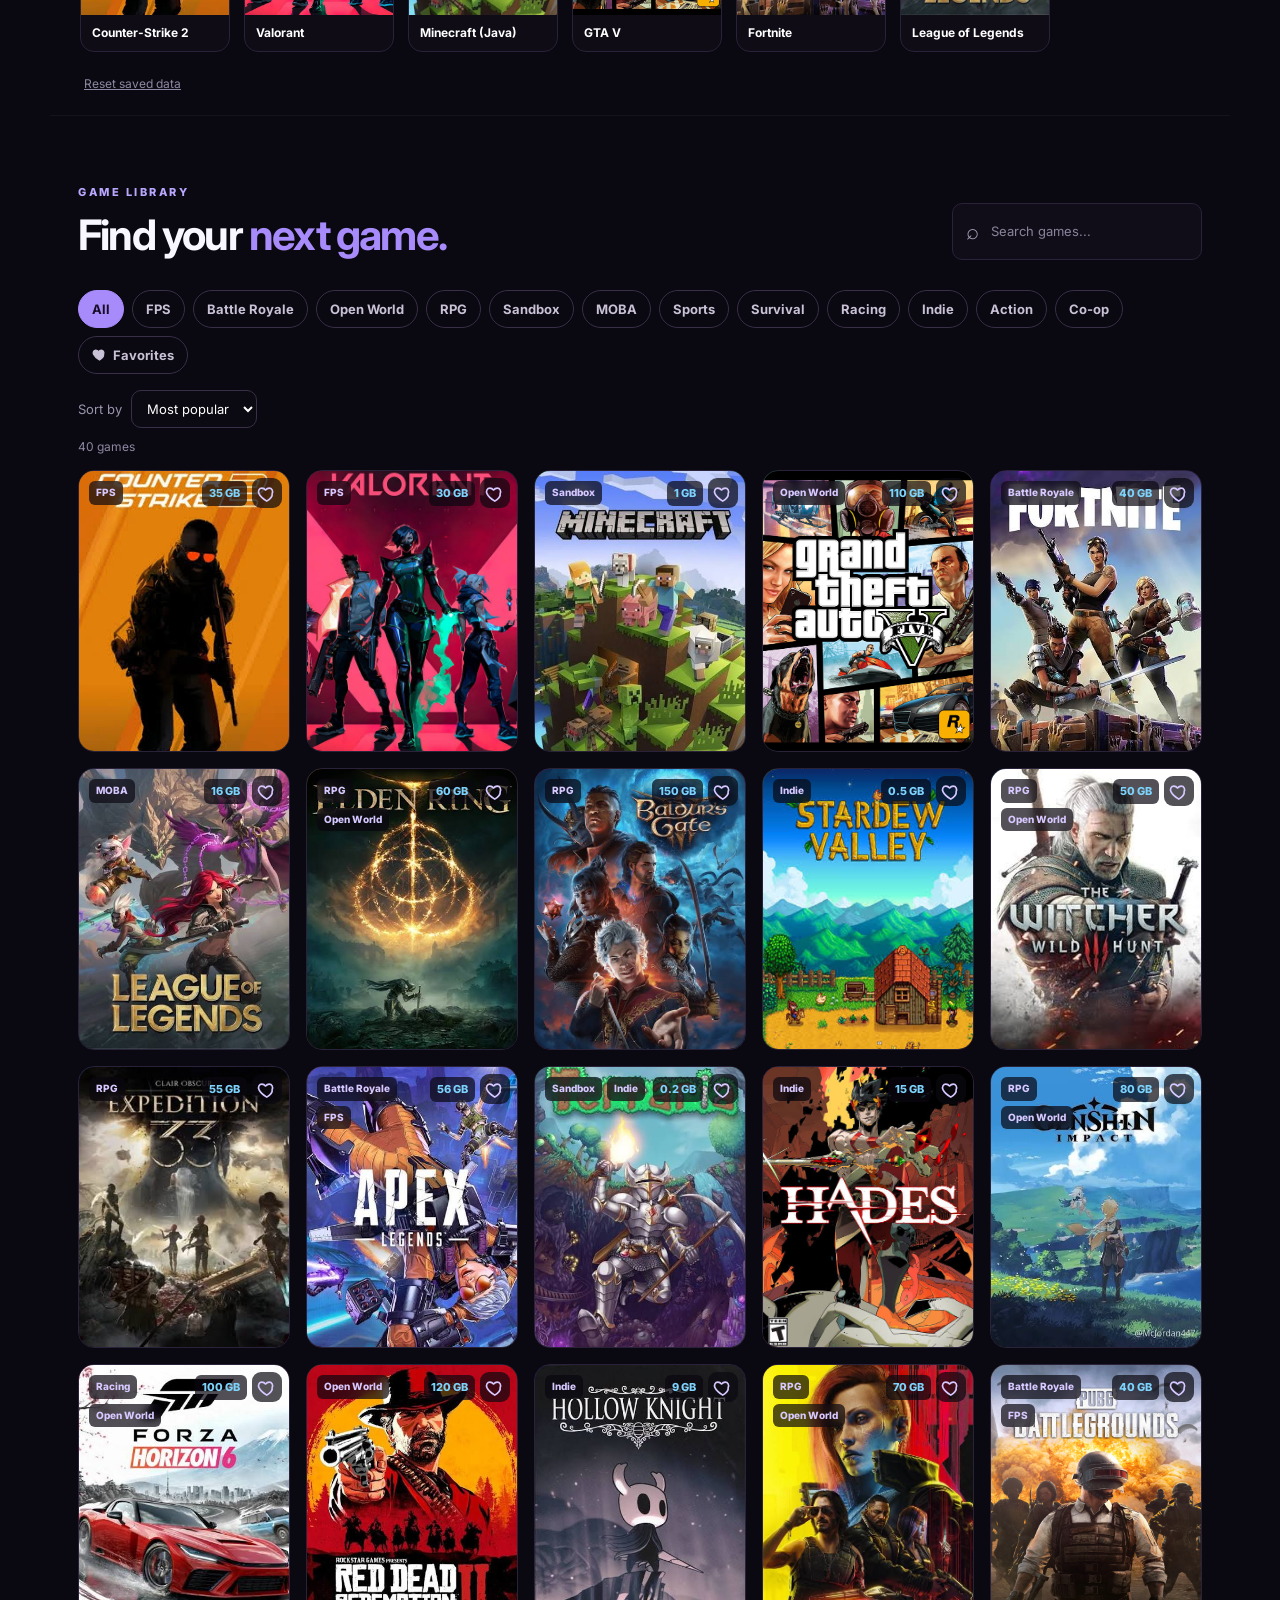
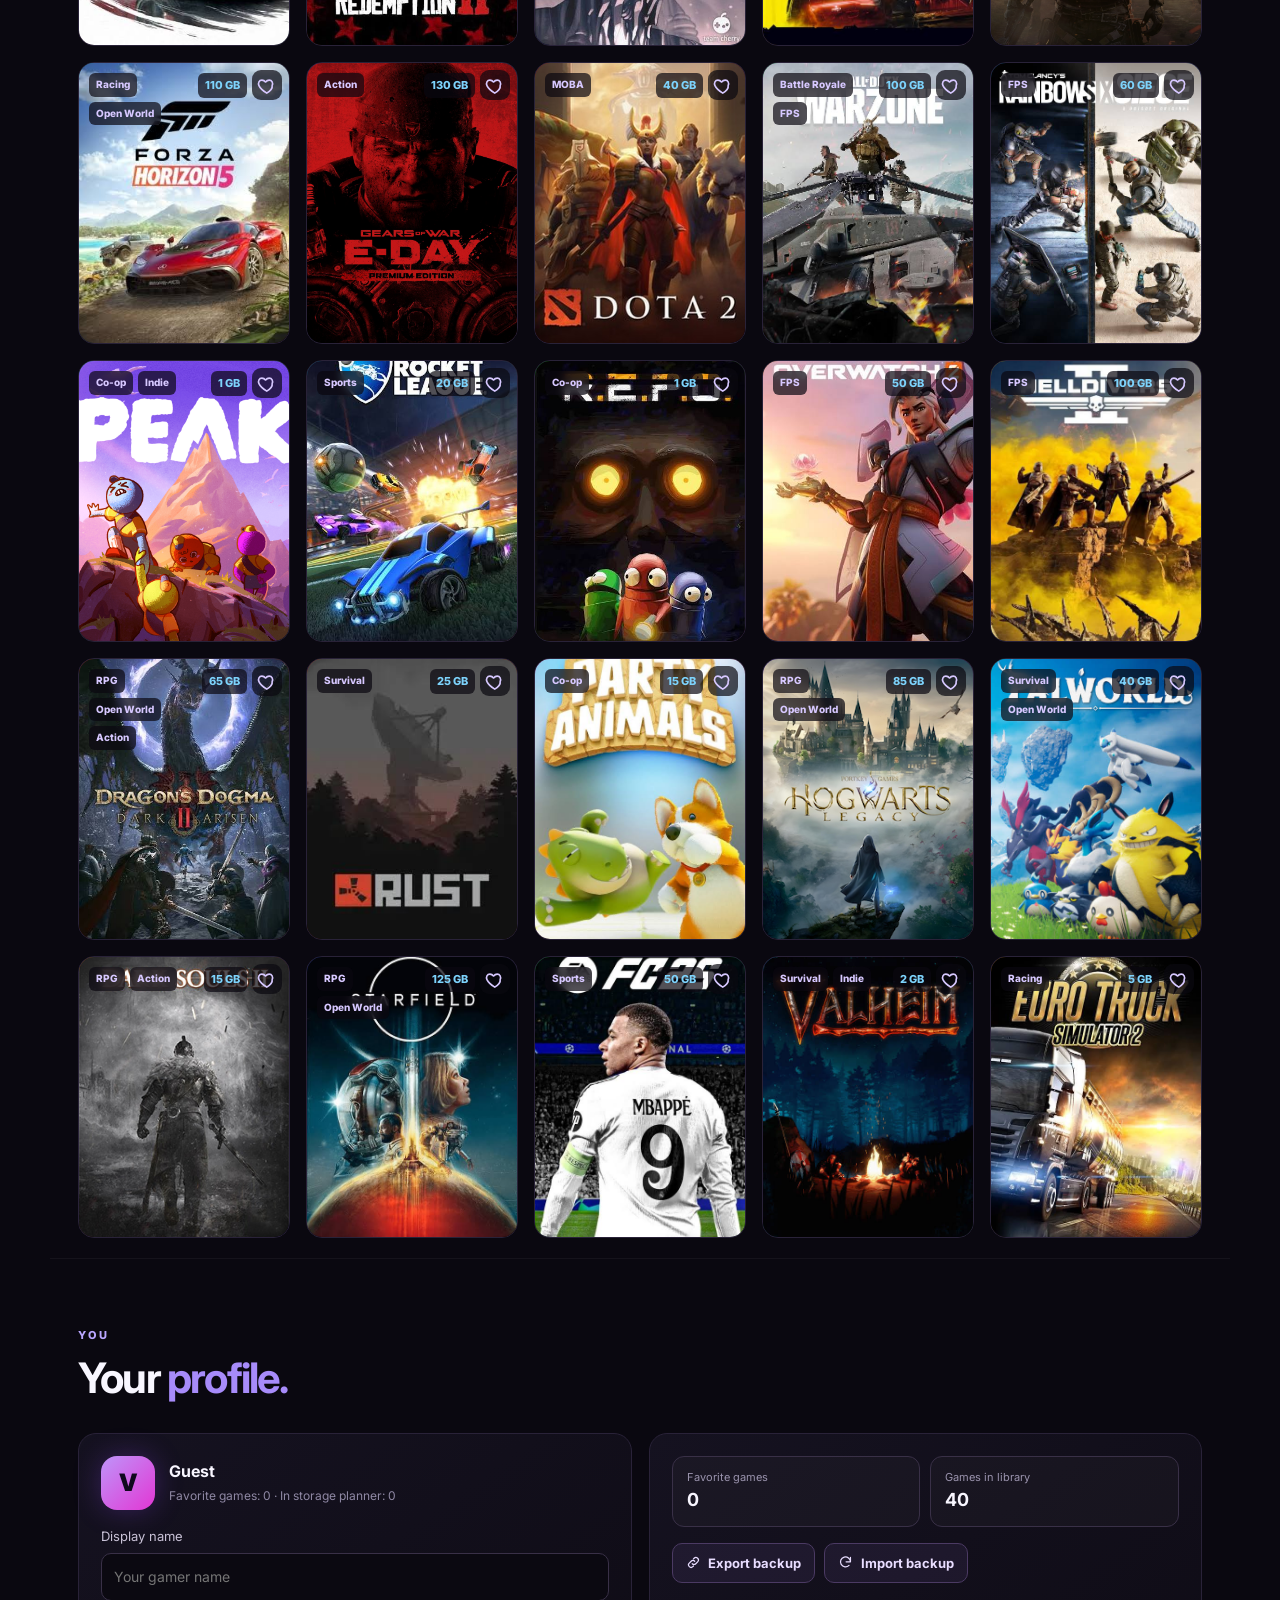
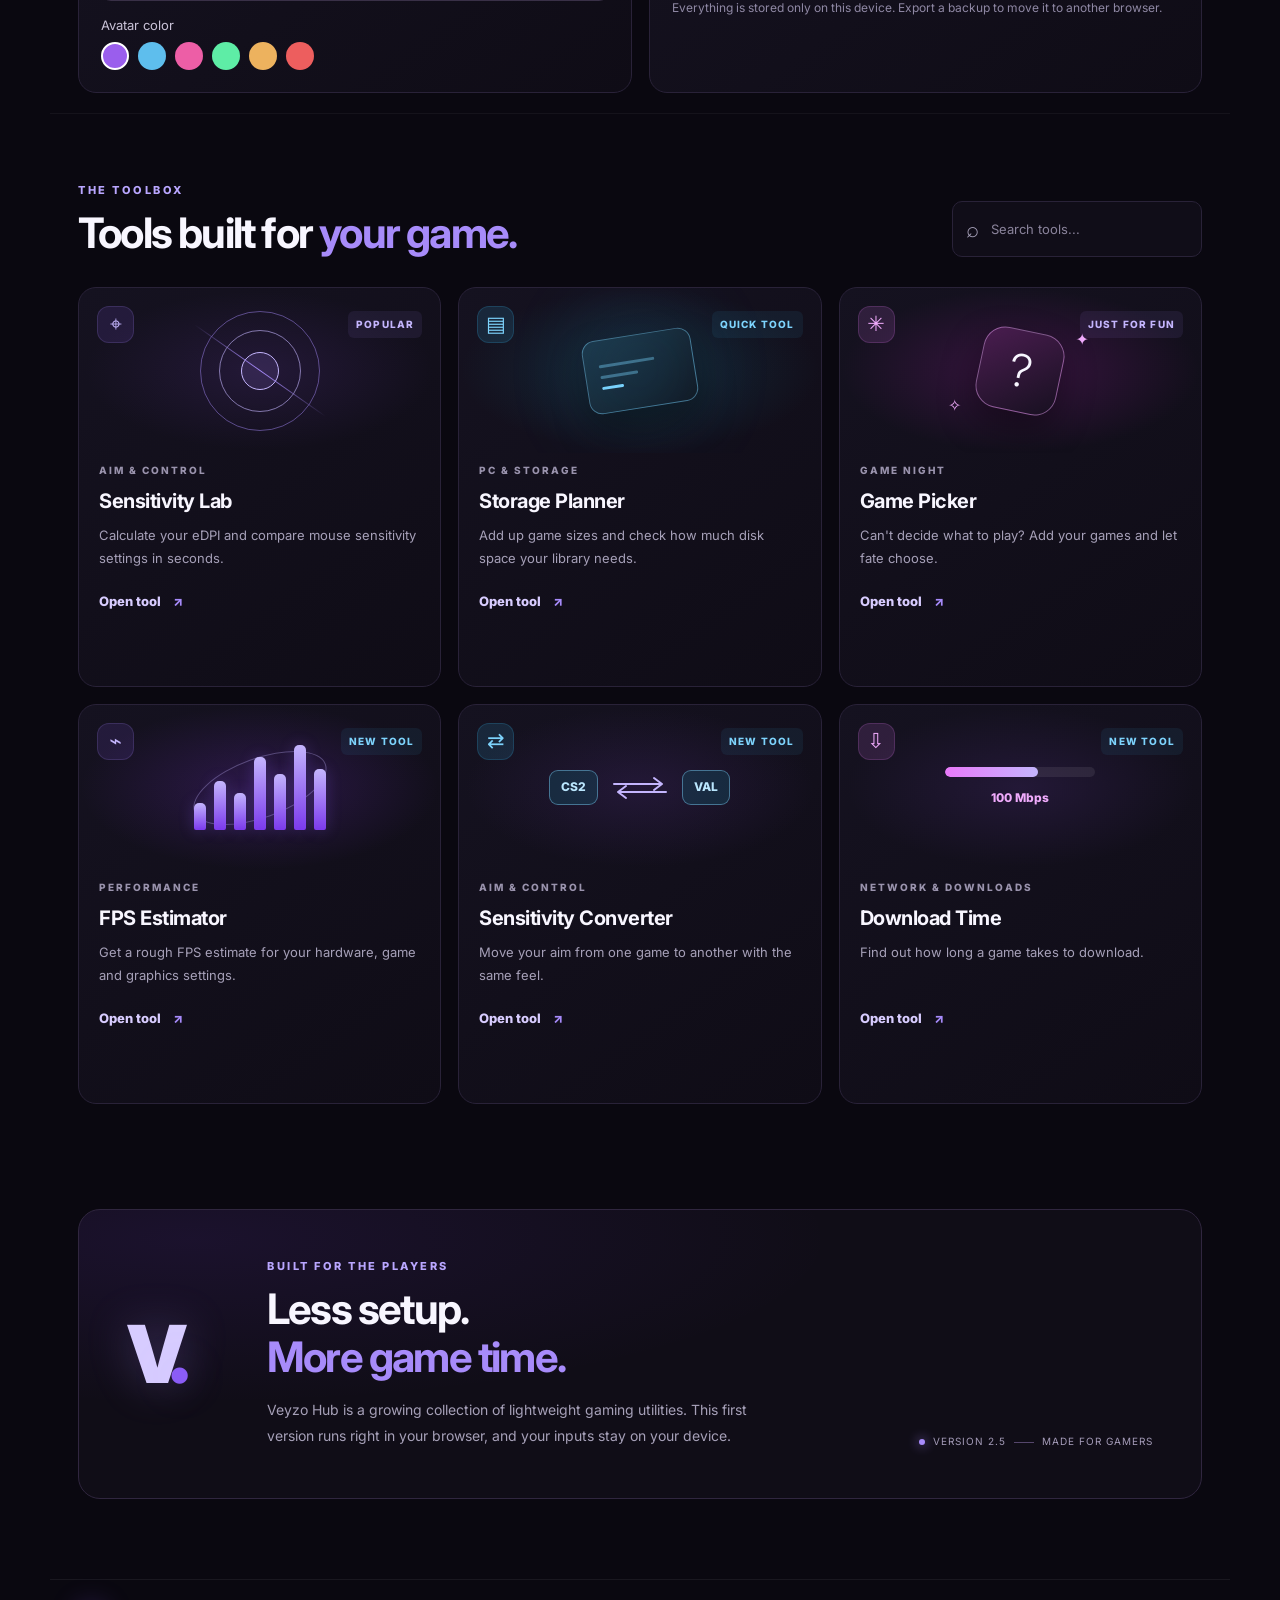
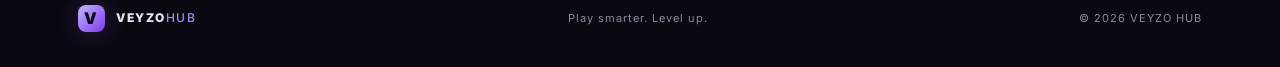
==== commit 585e89d6: "Add files via upload" ====
--- a/index.html
+++ b/index.html
@@ -33,7 +33,7 @@
   <link rel="preconnect" href="https://fonts.gstatic.com" crossorigin>
   <link rel="stylesheet" href="https://fonts.googleapis.com/css2?family=Inter:wght@400;500;700;800;900&family=Vazirmatn:wght@400;500;700;800&display=swap">
 
-  <link rel="stylesheet" href="style.css?v=2.4">
+  <link rel="stylesheet" href="style.css?v=2.5">
 
   <script type="application/ld+json">
   {"@context":"https://schema.org","@type":"WebSite","name":"Veyzo Hub","url":"https://elevon12.github.io/veyzo-hub/","inLanguage":["en","fa"],"description":"Clean, fast tools built for gamers."}
@@ -41,11 +41,12 @@
 </head>
 <body id="top">
   <a class="skip-link" href="#main" data-i18n="skipLink">Skip to content</a>
+  <canvas id="bgFx" aria-hidden="true"></canvas><div id="progress" aria-hidden="true"></div>
   <div class="ambient ambient-one"></div><div class="ambient ambient-two"></div>
 
   <header class="topbar">
     <a class="brand" href="#top" aria-label="Veyzo Hub home"><span class="brand-mark">V</span><span>VEYZO<span class="brand-light">HUB</span></span></a>
-    <nav aria-label="Main"><a href="#dashboard" data-i18n="navDashboard">Dashboard</a><a href="#library" data-i18n="navLibrary">Library</a><a href="#tools" data-i18n="navTools">Tools</a><a href="#about" data-i18n="navAbout">About</a></nav>
+    <nav aria-label="Main"><a href="#dashboard" data-i18n="navDashboard">Dashboard</a><a href="#library" data-i18n="navLibrary">Library</a><a href="#tools" data-i18n="navTools">Tools</a><a href="#profile" data-i18n="navProfile">Profile</a><a href="#about" data-i18n="navAbout">About</a></nav>
     <div class="top-actions">
       <button id="languageToggle" class="language-toggle" type="button" lang="fa" aria-label="تغییر زبان به فارسی">فارسی</button>
       <a class="top-cta" href="#tools"><span data-i18n="explore">Explore tools</span> <span class="arr arr-flip" aria-hidden="true">↗</span></a>
@@ -53,6 +54,7 @@
   </header>
 
   <main id="main">
+    <section id="gamePage" class="gp-section" hidden></section>
     <section class="hero">
       <div class="eyebrow"><span class="pulse"></span><span data-i18n="heroEyebrow">YOUR GAMING TOOLKIT</span></div>
       <h1 data-i18n-html="heroTitle">Play smarter.<br><span>Level up.</span></h1>
@@ -62,7 +64,7 @@
         <a class="text-link" href="#about"><span data-i18n="aboutLink">What is Veyzo Hub?</span> <span class="arr arr-flip" aria-hidden="true">↗</span></a>
       </div>
       <div class="hero-stats">
-        <div><strong>04</strong><span data-i18n="statTools">TOOLS TO EXPLORE</span></div>
+        <div><strong>06</strong><span data-i18n="statTools">TOOLS TO EXPLORE</span></div>
         <div><strong>0</strong><span data-i18n="statDownloads">DOWNLOADS NEEDED</span></div>
         <div><strong>100%</strong><span data-i18n="statBrowser">BROWSER-BASED</span></div>
       </div>
@@ -78,6 +80,8 @@
     <section id="dashboard" class="dash-section"><div id="dashRoot"></div></section>
 
     <section id="library" class="lib-section"><div id="libRoot"></div></section>
+
+    <section id="profile" class="dash-section"><div id="profileRoot"></div></section>
 
     <section id="tools" class="tools-section">
       <div class="section-heading">
@@ -132,6 +136,20 @@
             <button class="card-link open-tool" type="button" data-tool="fps"><span data-i18n="openTool">Open tool</span> <span class="arr arr-flip" aria-hidden="true">↗</span></button>
           </div>
         </article>
+
+        <article class="tool-card" data-search="sensitivity converter convert cm360 valorant cs2 overwatch apex مبدل حساسیت تبدیل">
+          <div class="card-top"><span class="tool-icon icon-blue" aria-hidden="true">⇄</span><span class="tag tag-new" data-i18n="newTool">NEW TOOL</span></div>
+          <div class="card-art art-convert" aria-hidden="true"><div class="cv-pill">CS2</div><svg viewBox="0 0 60 24" width="60" height="24" fill="none" stroke="#c4b5fd" stroke-width="2" stroke-linecap="round" stroke-linejoin="round"><path d="M4 8h48M44 2l8 6-8 6M56 16H8M16 10l-8 6 8 6"/></svg><div class="cv-pill">VAL</div></div>
+          <div class="card-content"><div class="tool-type" data-i18n="aimControl">AIM &amp; CONTROL</div><h3 data-i18n="convertTitle">Sensitivity Converter</h3><p data-i18n="convertDesc">Move your aim from one game to another with the same feel.</p>
+            <button class="card-link open-tool" type="button" data-tool="convert"><span data-i18n="openTool">Open tool</span> <span class="arr arr-flip" aria-hidden="true">↗</span></button></div>
+        </article>
+
+        <article class="tool-card" data-search="download time speed internet mbps size install زمان دانلود سرعت اینترنت">
+          <div class="card-top"><span class="tool-icon icon-pink" aria-hidden="true">⇩</span><span class="tag tag-new" data-i18n="newTool">NEW TOOL</span></div>
+          <div class="card-art art-dl" aria-hidden="true"><div class="dl-bar"><i></i></div><div class="dl-text">100 Mbps</div></div>
+          <div class="card-content"><div class="tool-type" data-i18n="netTools">NETWORK &amp; DOWNLOADS</div><h3 data-i18n="dlTitle">Download Time</h3><p data-i18n="dlDesc">Find out how long a game takes to download.</p>
+            <button class="card-link open-tool" type="button" data-tool="download"><span data-i18n="openTool">Open tool</span> <span class="arr arr-flip" aria-hidden="true">↗</span></button></div>
+        </article>
       </div>
       <p id="noResults" class="no-results" role="status" hidden data-i18n="noResults">No tools match that search. Try another keyword.</p>
     </section>
@@ -143,7 +161,7 @@
         <h2 data-i18n-html="aboutTitle">Less setup.<br><span>More game time.</span></h2>
         <p data-i18n="aboutCopy">Veyzo Hub is a growing collection of lightweight gaming utilities. This first version runs right in your browser, and your inputs stay on your device.</p>
       </div>
-      <div class="about-note"><span class="tiny-dot"></span> <span data-i18n="version">VERSION 2.4</span> <span class="note-line"></span> <span data-i18n="madeFor">MADE FOR GAMERS</span></div>
+      <div class="about-note"><span class="tiny-dot"></span> <span data-i18n="version">VERSION 2.5</span> <span class="note-line"></span> <span data-i18n="madeFor">MADE FOR GAMERS</span></div>
     </section>
   </main>
 
@@ -181,8 +199,9 @@
     <a href="#tools"><span data-ico="bolt" aria-hidden="true"></span><b data-i18n="navTools">Tools</b></a>
   </nav>
 
-  <script src="games.js?v=2.4"></script>
-  <script src="script.js?v=2.4"></script>
-  <script src="extras.js?v=2.4"></script>
+  <script src="games.js?v=2.5"></script>
+  <script src="script.js?v=2.5"></script>
+  <script src="extras.js?v=2.5"></script>
+  <script src="extras2.js?v=2.5"></script>
 </body>
 </html>
--- a/style.css
+++ b/style.css
@@ -76,7 +76,7 @@
 .search-wrap>span{font-size:22px}
 .search-wrap input{min-width:0;width:100%;border:0;outline:0;background:transparent;color:white;font:inherit;font-size:13px}
 .search-wrap input::placeholder{color:#8a839b}
-.tool-grid{display:grid;grid-template-columns:repeat(4,minmax(0,1fr));gap:17px}
+.tool-grid{display:grid;grid-template-columns:repeat(3,minmax(0,1fr));gap:17px}
 .tool-card{position:relative;min-height:400px;overflow:hidden;background:linear-gradient(145deg,#151220,#0f0c16);border:1px solid #292238;border-radius:18px;transition:transform .28s,border-color .28s,box-shadow .28s;animation:enter .7s both}
 .tool-card:nth-child(2){animation-delay:.1s}
 .tool-card:nth-child(3){animation-delay:.2s}
@@ -320,3 +320,53 @@
 
 .reveal.done{transition:transform .25s,border-color .25s,opacity .25s;transition-delay:0s}
 .cover-wrap{direction:ltr}
+
+/* ===== v2.5: live background, sticky header, spotlight, game pages, new tools, profile ===== */
+#bgFx{position:fixed;inset:0;z-index:-1;pointer-events:none;opacity:.55}
+#progress{position:fixed;top:0;inset-inline:0;height:2px;z-index:40;background:linear-gradient(90deg,#7c3aed,#c4b5fd,#7dd3fc);transform:scaleX(0);transform-origin:left;pointer-events:none}
+html[dir="rtl"] #progress{transform-origin:right}
+.topbar{position:sticky;top:0;z-index:8;transition:background .3s,backdrop-filter .3s,box-shadow .3s}
+.topbar.scrolled{background:#0a0810d9;-webkit-backdrop-filter:blur(14px);backdrop-filter:blur(14px);box-shadow:0 10px 30px #0006;border-radius:0 0 18px 18px}
+.tool-card,.dash-card,.game-card,.pop-card,.gp-tile{position:relative}
+.tool-card:after,.dash-card:after,.gp-tile:after{content:"";position:absolute;inset:0;border-radius:inherit;pointer-events:none;opacity:0;transition:opacity .3s;background:radial-gradient(260px circle at var(--mx,50%) var(--my,50%),#a78bfa22,transparent 65%)}
+.tool-card:hover:after,.dash-card:hover:after,.gp-tile:hover:after{opacity:1}
+.reveal{transition:opacity .7s cubic-bezier(.2,.7,.2,1),transform .7s cubic-bezier(.2,.7,.2,1)}
+.art-convert,.art-dl{gap:12px}
+.art-convert{display:flex;align-items:center;justify-content:center}
+.cv-pill{padding:7px 11px;border:1px solid #7dd3fc70;border-radius:9px;background:#164e6366;color:#bae6fd;font-size:12px;font-weight:800;direction:ltr}
+.art-dl{display:flex;flex-direction:column;align-items:center;justify-content:center}
+.dl-bar{width:150px;height:10px;border-radius:99px;background:#ffffff14;overflow:hidden}
+.dl-bar i{display:block;height:100%;width:62%;border-radius:99px;background:linear-gradient(90deg,#e879f9,#c4b5fd);animation:dlmove 2.6s ease-in-out infinite alternate}
+@keyframes dlmove{from{width:18%}to{width:92%}}
+.dl-text{font-size:12px;font-weight:800;color:#f0abfc;direction:ltr}
+/* game page */
+.gp-section{max-width:1180px;margin:auto;padding:38px 28px 60px;animation:pageIn .5s cubic-bezier(.2,.7,.2,1)}
+@keyframes pageIn{from{opacity:0;transform:translateY(16px)}to{opacity:1;transform:none}}
+body.game-view main>section:not(#gamePage){display:none}
+.back-link{display:inline-flex;gap:8px;align-items:center;margin-bottom:18px;padding:8px 12px;border:1px solid #393047;border-radius:10px;font-size:13px;font-weight:700;color:#d8ccff}
+.back-link:hover{border-color:#a78bfa}
+.gp-hero{position:relative;display:grid;grid-template-columns:260px 1fr;gap:30px;padding:28px;border:1px solid #292238;border-radius:22px;overflow:hidden;background:#100d17}
+.gp-bg{position:absolute;inset:-30px;opacity:.28;filter:blur(38px) saturate(1.3);pointer-events:none}
+.gp-bg .cover-wrap{width:100%;height:100%;aspect-ratio:auto}
+.gp-cover,.gp-info{position:relative}
+.gp-cover{border-radius:16px;overflow:hidden;border:1px solid #4b3a63;box-shadow:0 25px 60px #0008;align-self:start}
+.gp-cover .cover-wrap{width:100%}
+.gp-info h1{font-size:clamp(30px,4.5vw,50px);letter-spacing:-1.5px;line-height:1.1;margin:12px 0 18px;outline:none}
+html[lang="fa"] .gp-info h1{letter-spacing:0}
+.gp-tiles{display:grid;grid-template-columns:repeat(3,minmax(0,1fr));gap:10px;margin-bottom:16px}
+.gp-tile{padding:12px 14px;border:1px solid #393047;border-radius:12px;background:#ffffff06;overflow:hidden}
+.gp-tile span{display:block;font-size:11px;color:#9a93ad}.gp-tile b{font-size:18px}
+.gp-specs{display:grid;grid-template-columns:1fr 1fr;gap:17px;margin-top:20px}
+.gp-specs dl{margin:0}.gp-specs dl div{display:flex;justify-content:space-between;gap:12px;padding:9px 0;border-bottom:1px solid #ffffff0d;font-size:13px}
+.gp-specs dt{color:#9a93ad}.gp-specs dd{margin:0;font-weight:700}
+/* profile */
+.profile-grid{display:grid;grid-template-columns:1fr 1fr;gap:17px}
+.profile-head{display:flex;align-items:center;gap:14px}
+.avatar{display:grid;place-items:center;width:54px;height:54px;border-radius:16px;font-size:24px;font-weight:900;color:#10091e;background:linear-gradient(135deg,hsl(var(--h) 90% 78%),hsl(calc(var(--h) + 40) 75% 55%));box-shadow:0 0 28px hsl(var(--h) 80% 60% / .3)}
+.swatches{display:flex;gap:9px}
+.swatch{width:28px;height:28px;border-radius:50%;border:2px solid transparent;background:hsl(var(--h) 80% 65%);cursor:pointer;transition:transform .2s}
+.swatch:hover{transform:scale(1.12)}.swatch.on{border-color:#fff}
+@media(max-width:1000px){.profile-grid,.gp-specs{grid-template-columns:1fr}}
+@media(max-width:700px){.gp-hero{grid-template-columns:1fr;padding:20px}.gp-cover{max-width:210px}}
+@media(max-width:560px){.gp-section{padding:26px 18px 40px}.gp-tiles{gap:8px}.gp-tile b{font-size:15px}}
+@media(prefers-reduced-motion:reduce){#bgFx{display:none}.dl-bar i{animation:none}}
